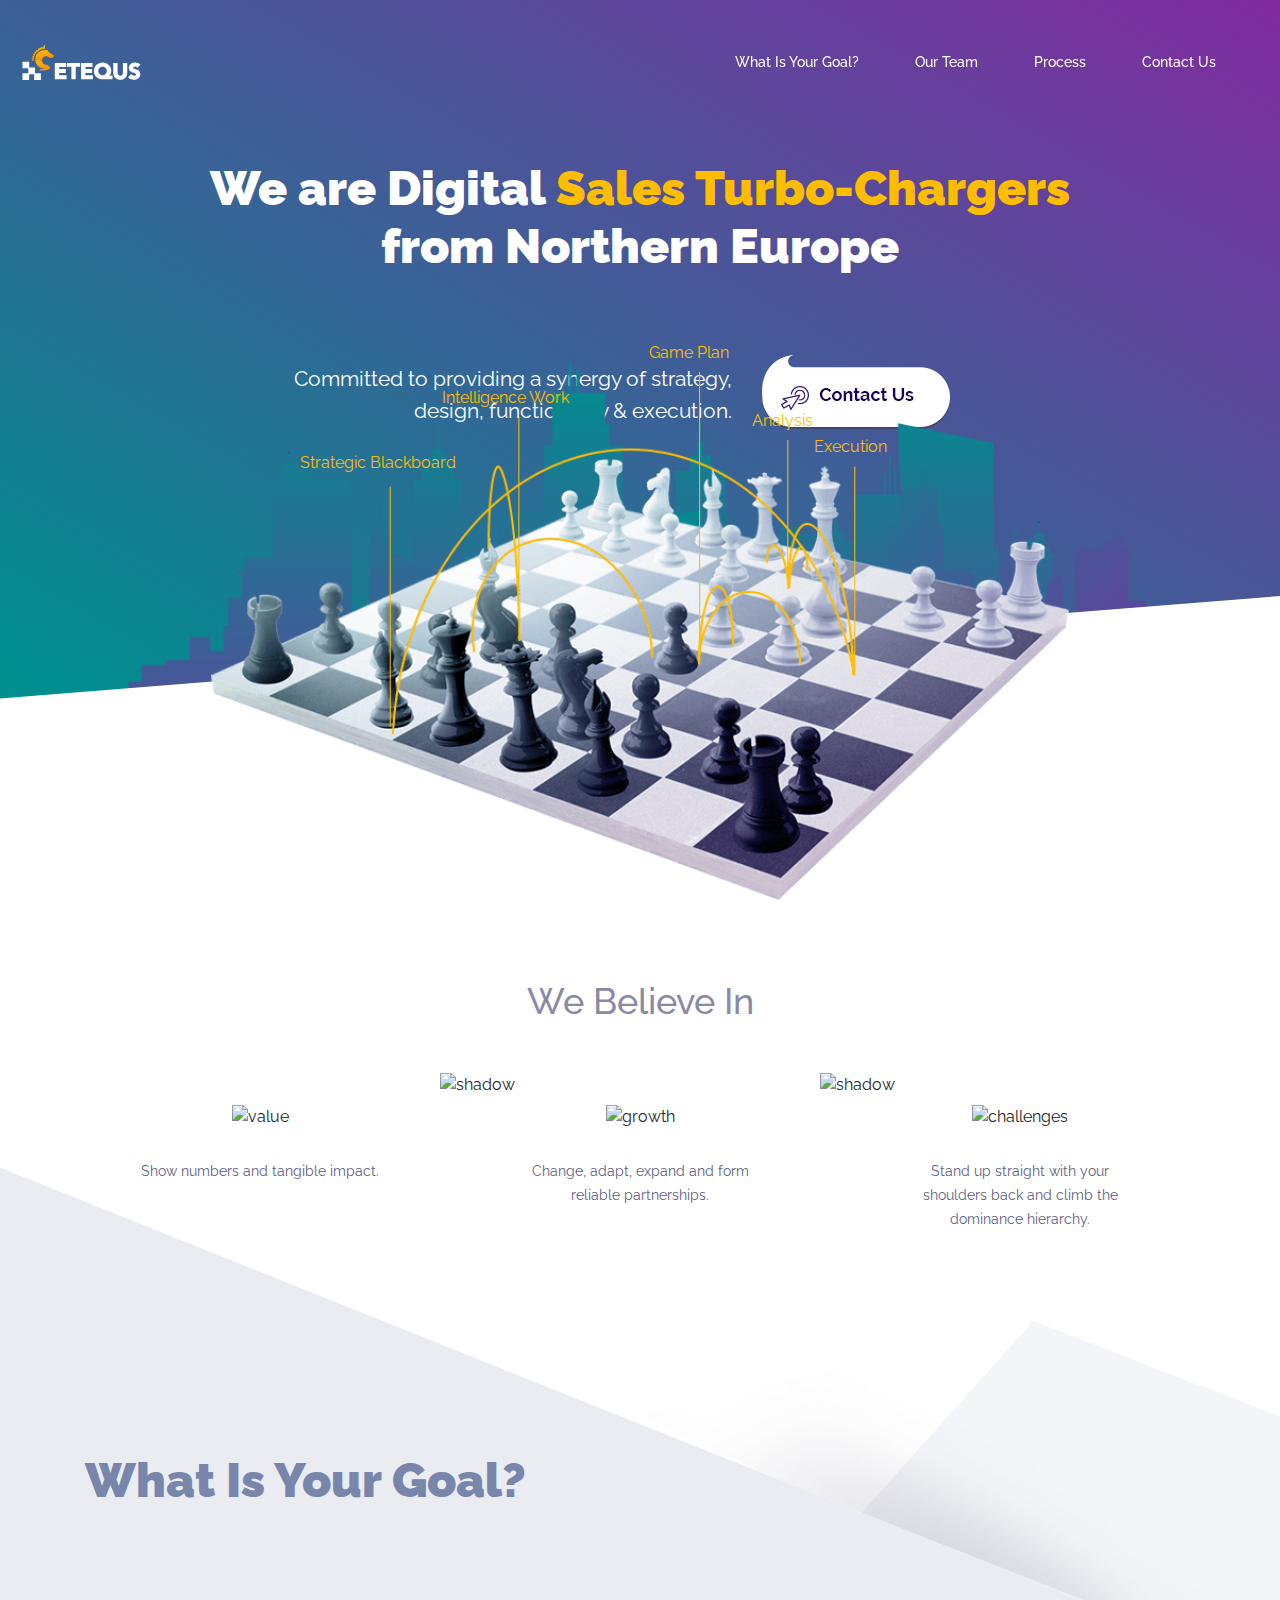
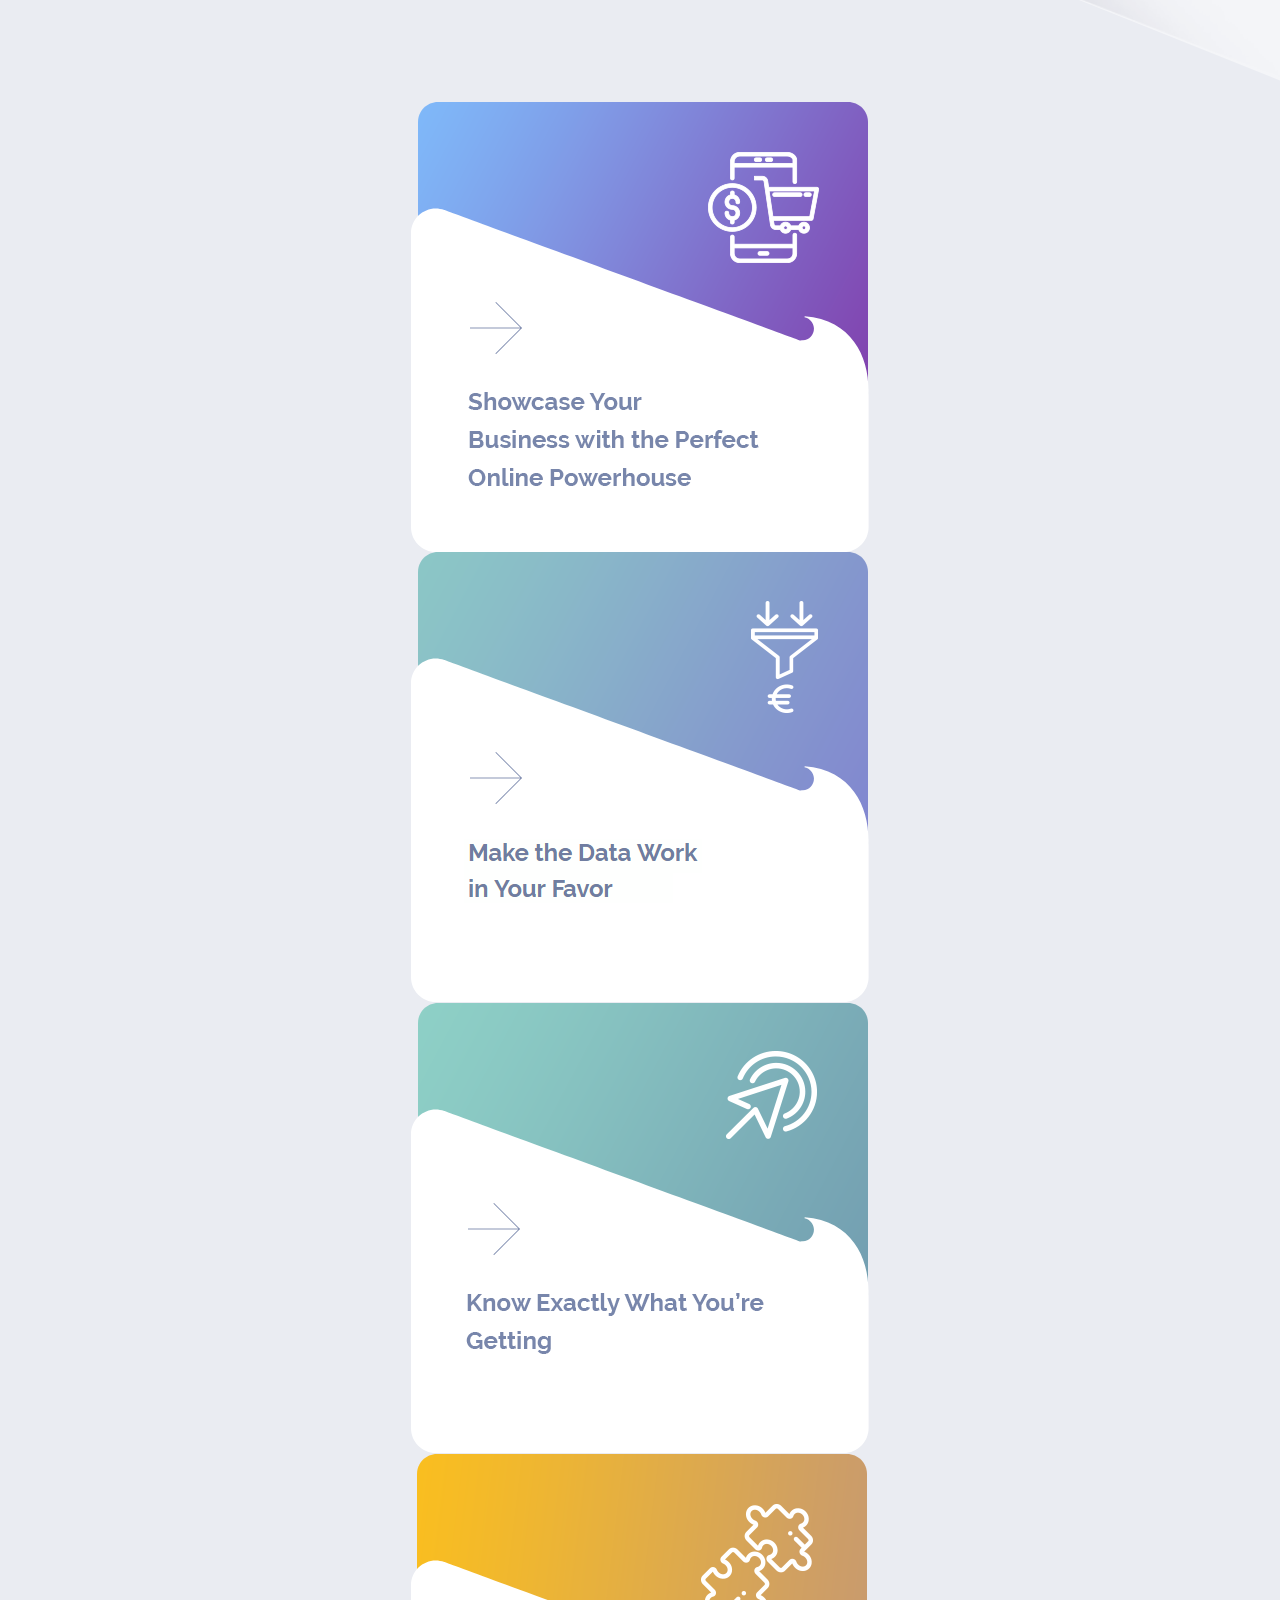
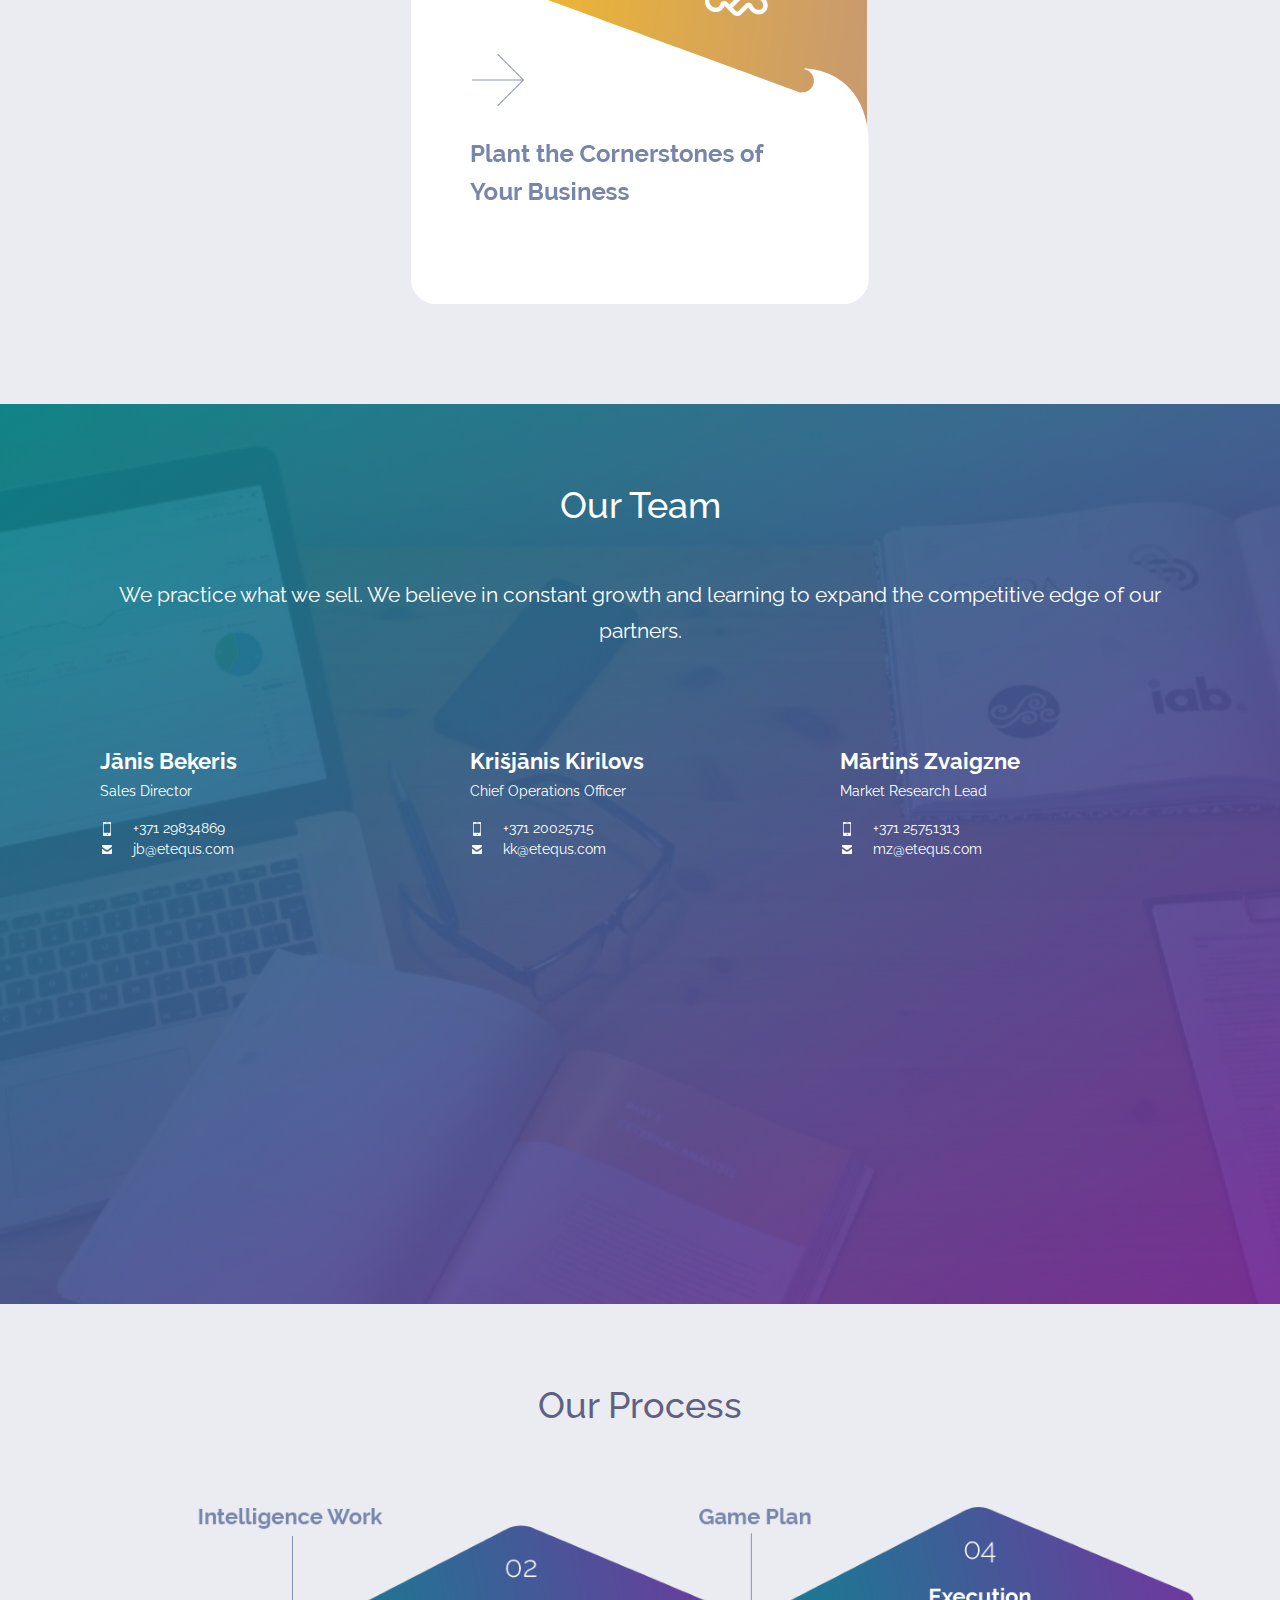
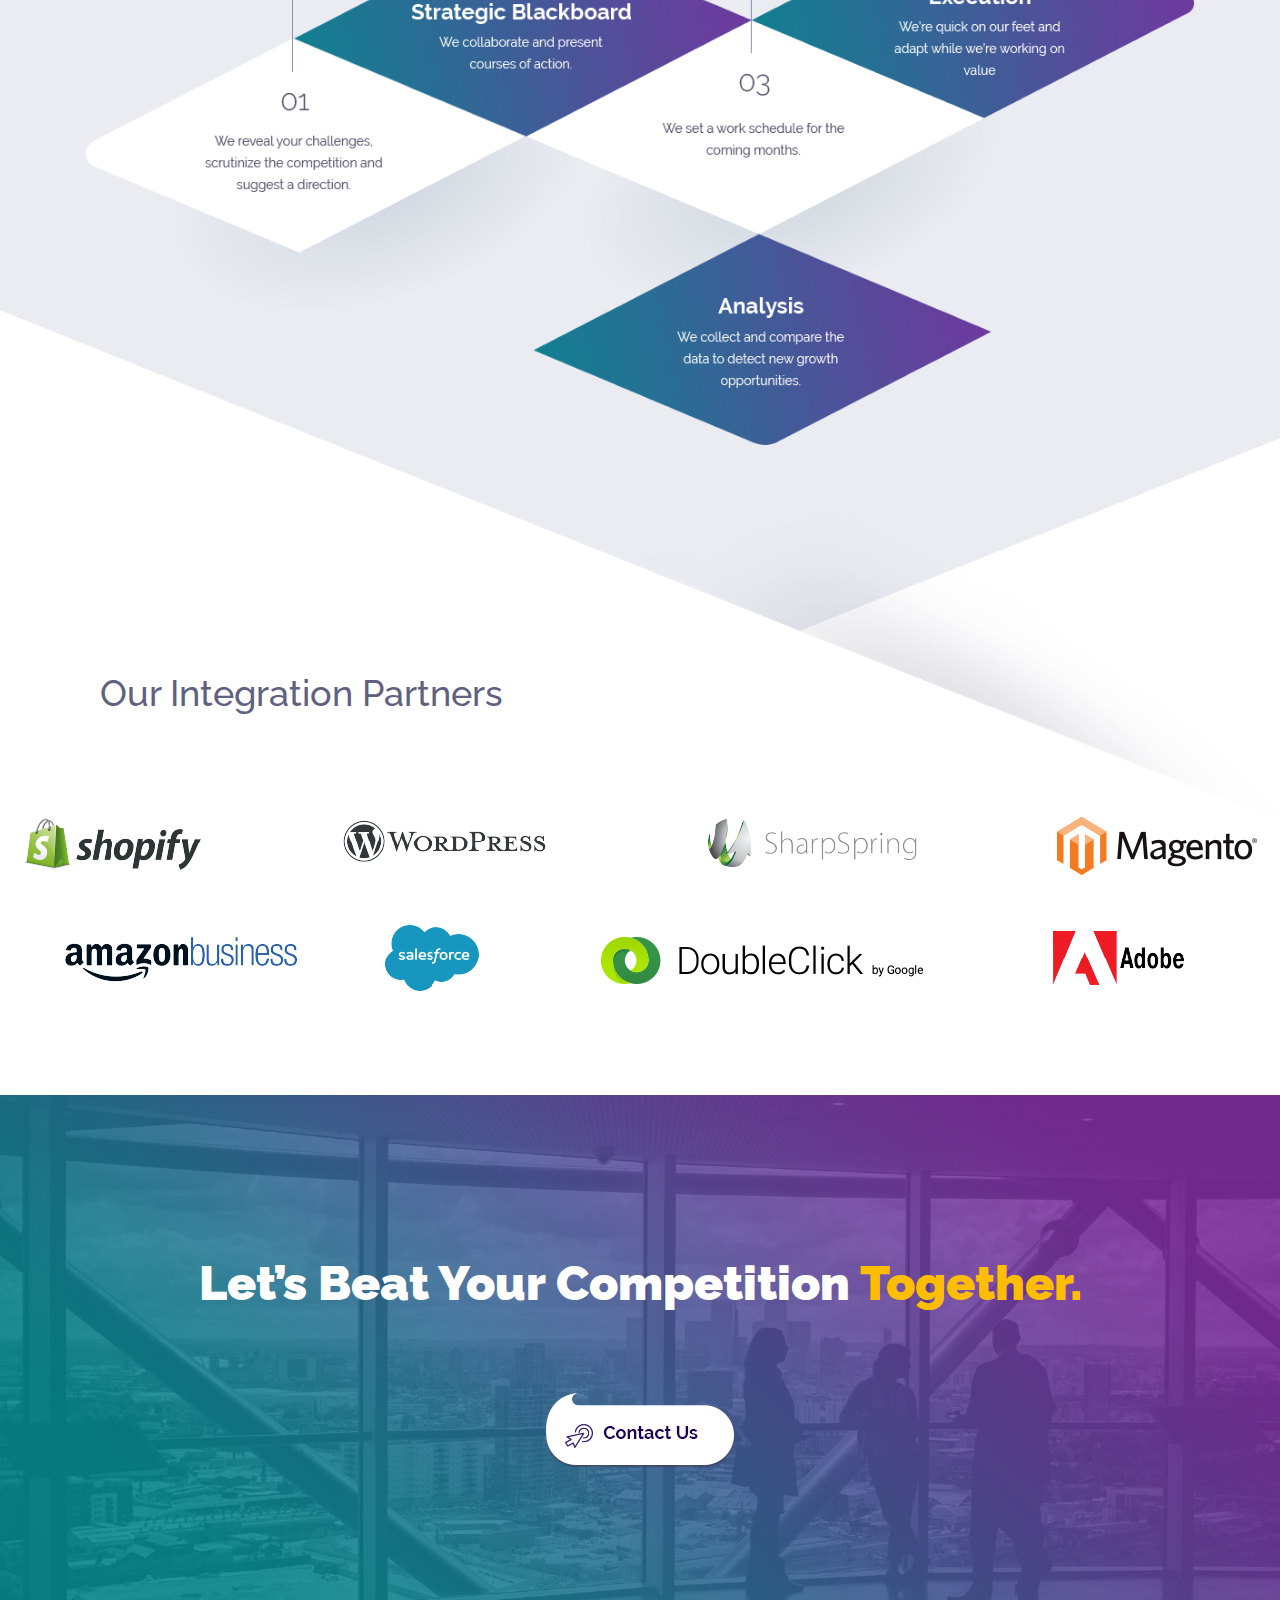
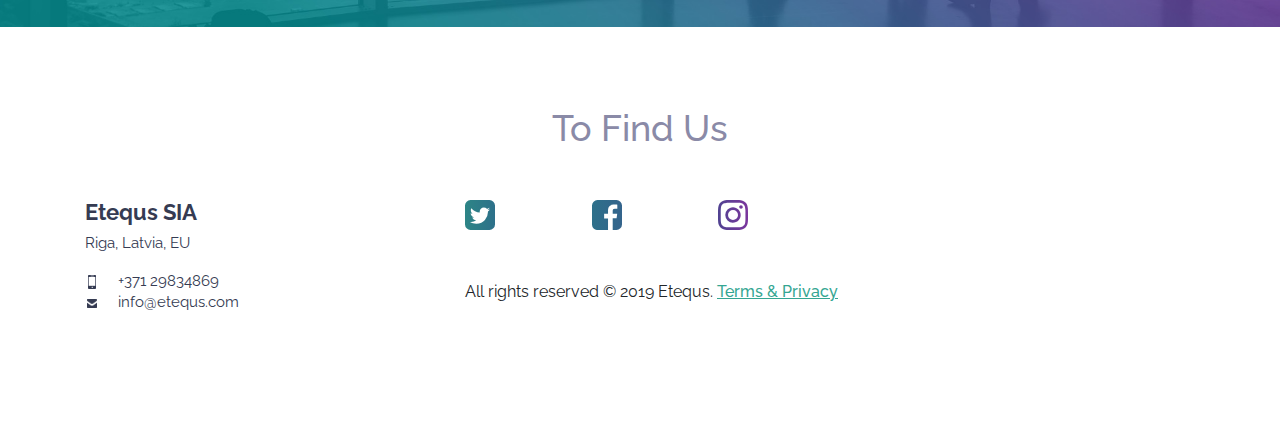
==== index.html @ f389e7fb "Update index.html" ====
<!DOCTYPE html>
<html lang="en">
  <head>
    <meta charset="utf-8" />
    <title>ETEQUS</title>
    <meta
      name="viewport"
      content="width=device-width, initial-scale=1, shrink-to-fit=no"
    />
		<meta name="description" content="We are Digital Sales Turbo-Chargers from Northern Europe. Committed to providing a synergy of strategy, design, functionality & execution.">
    <link
      rel="stylesheet"
      href="https://maxcdn.bootstrapcdn.com/bootstrap/4.0.0/css/bootstrap.min.css"
      integrity="sha384-Gn5384xqQ1aoWXA+058RXPxPg6fy4IWvTNh0E263XmFcJlSAwiGgFAW/dAiS6JXm"
      crossorigin="anonymous"
    />
    <link rel="stylesheet" href="https://cdnjs.cloudflare.com/ajax/libs/Swiper/4.5.0/css/swiper.min.css" />
    <link rel="stylesheet" href="styles/main.css" />
  </head>

  <body>
    <div class="container-fluid">
      <nav class="navbar navbar-expand-lg scrolling-navbar fixed-top navbar-dark navbar-padding">
        <a class="navbar-brand" href="#top"
          ><img
            src="/img/logo.svg"
            width="131"
            height="35"
            alt="Etequs Logo"
        /></a>
        <button
          class="navbar-toggler"
          type="button"
          data-toggle="collapse"
          data-target="#navbarSupportedContent"
          aria-controls="navbarSupportedContent"
          aria-expanded="false"
          aria-label="Toggle navigation"
        >
          <span class="navbar-toggler-icon"></span>
        </button>

        <div class="collapse navbar-collapse" id="navbarSupportedContent">
          <ul class="navbar-nav ml-auto">
            <li class="nav-item">
              <a class="nav-link" href="#goals">What Is Your Goal?</a>
            </li>
            <li class="nav-item">
              <a class="nav-link" href="#team">Our Team</a>
            </li>
            <li class="nav-item">
              <a class="nav-link" href="#process">Process</a>
            </li>
            <li class="nav-item">
              <a class="nav-link btn-open-form" href="#contact">Contact Us</a>
            </li>
          </ul>
        </div>
      </nav>
    </div>

    <section id="top">
      <div class="container-fluid">
				<div class="row">
					<div class="col-12 text-center">
						<h1 class="h1">
							We are Digital <span class="h-accent">Sales Turbo-Chargers</span><br />
							from Northern Europe
						</h1>
					</div>
				</div>
				<div class="row">
					<div class="col-md-7 text-center text-md-right">
						<p class="sub-content">
							Committed to providing a synergy of strategy,<br />
							design, functionality & execution.
						</p>
					</div>
					<div class="col-md-5 text-center text-md-left">
						<a href="#contact2">
							<img src="/img/btns/contact-btn.png" class="btn-contact-us img-fluid" alt="Etequs - Contact Us"/>
						</a>
					</div>
				</div>
			</div>
			<div class="container container-fluid-sm container-cityscape">
				<div class="container-cityscape-img text-center">
					<div class="cityscape-img">
						<img
							src="/img/hero/cityscape.png"
							width="100%"
							height="100%"
							alt="image"
						/>
					</div>
				</div>
			</div>
			<svg id="top-cover" width="100%" height="100%" viewBox="0 0 100 100" preserveAspectRatio="xMidYMin slice">
					<path d="M0,100 L0,8 L100,0 L100,100 Z" vector-effect="non-scaling-stroke" />
			</svg>
			<div class="container container-fluid-sm container-hero">
				<div class="container-hero-img text-center">
					<div class="hero-img">
						<img
							src="/img/hero/hero.png"
							width="100%"
							height="100%"
							alt="image"
						/>
						<span id="step-1" class="step-text" style="top: 15%; left: 10.5%;">Strategic Blackboard</span>
						<span id="step-2" class="step-text" style="top: 2.75%; left: 27%;">Intelligence Work</span>
						<span id="step-3" class="step-text" style="top: -5.75%; left: 51%;">Game Plan</span>
						<span id="step-4" class="step-text" style="top: 7%; left: 63%;">Analysis</span>
						<span id="step-5" class="step-text" style="top: 12%; left: 70.25%;">Execution</span>
					</div>
				</div>
			</div>
    </section>

    <section id="values" class="container container-fluid-md bg-white text-center">
			<h2 class="h3">We Believe In</h2>
			<div class="row row-values">
				<div class="col-md-4 text-center">
					<img src="img/values/value.png" class="img-fluid img-value" alt="value" />
					<p>Show numbers and tangible impact.</p>
					<img src="img/values/shadow.png" class="separator-shadow hidden-sm" alt="shadow" />
				</div>
				<div class="col-md-4 text-center">
					<img src="img/values/growth.png" class="img-fluid img-value" alt="growth" />
					<p>
						Change, adapt, expand and form<br />
						reliable partnerships.
					</p>
					<img src="img/values/shadow.png" class="separator-shadow hidden-sm" alt="shadow" />
				</div>
				<div class="col-md-4 text-center">
					<img src="img/values/challenges.png" class="img-fluid img-value" alt="challenges" />
					<p>
						Stand up straight with your<br />
						shoulders back and climb the<br />
						dominance hierarchy.
					</p>
				</div>
			</div>
    </section>

    <section id="goal">
			<div class="container-goal">
				<div class="container container-fluid-md">
					<h2 id="goals" class="h2 text-center text-md-left">What Is Your Goal?</h2>
				</div>
				<div class="swiper-container container container-cards">
					<div class="swiper-wrapper">
						<div class="swiper-slide container-card">
							<div class="container-card-inner">
								<div class="container-card-default">
									<img
										src="img/goal/card1.png"
										class="img-fluid"
										alt="Showcase Your Business with the Perfect Online Powerhouse"
									/>
								</div>
								<div class="container-card-hover">
									<img
										src="img/goal/card1-hover.png"
										class="img-fluid"
										alt="Web Development and E-Commerce"
									/>
									<a href="#contact2" class="btn btn-warning btn-card">Let’s Start!</a>
								</div>
							</div>
						</div>
						<div class="swiper-slide container-card">
							<div class="container-card-inner">
								<div class="container-card-default">
									<img
										src="img/goal/card2.png"
										class="img-fluid"
										alt="Make the Data Work in Your Favor"
									/>
								</div>
								<div class="container-card-hover">
									<img
										src="img/goal/card2-hover.png"
										class="img-fluid"
										alt="UX and Conversion Rate Optimization"
									/>
									<a href="#contact2" class="btn btn-warning btn-card">Let’s Start!</a>
								</div>
							</div>
						</div>
						<div class="swiper-slide container-card">
							<div class="container-card-inner">
								<div class="container-card-default">
									<img
										src="img/goal/card3.png"
										class="img-fluid"
										alt="Know Exactly What You’re Getting"
									/>
								</div>
								<div class="container-card-hover">
									<img
										src="img/goal/card3-hover.png"
										class="img-fluid"
										alt="Marketing and Outreach Campaigns"
									/>
									<a href="#contact2" class="btn btn-warning btn-card">Let’s Start!</a>
								</div>
							</div>
						</div>
						<div class="swiper-slide container-card">
							<div class="container-card-inner">
								<div class="container-card-default">
									<img
										src="img/goal/card4.png"
										class="img-fluid"
										alt="Plant the Cornerstones of  Your Business"
									/>
								</div>
								<div class="container-card-hover">
									<img
										src="img/goal/card4-hover.png"
										class="img-fluid"
										alt="Sales and Marketing Integration"
									/>
									<a href="#contact2" class="btn btn-warning btn-card">Let’s Start!</a>
								</div>
							</div>
						</div>
					</div>
					<div class="swiper-pagination"></div>
				</div>
			</div>
    </section>

		<section id="team">
			<video autoplay muted loop poster="/img/team/team-poster.jpg">
				<source src="" data-src="/img/team/loop.mp4" type="video/mp4" />
			</video>
			<div class="container text-white">
				<div class="container">
					<div class="row">
						<div class="col-md-12 text-center">
							<h2 class="h3">Our Team</h2>
							<p class="team-subtext">
								We practice what we sell. We believe in constant growth and learning to expand the competitive edge of our partners.
							</p>
						</div>
					</div>
					<div class="row">
						<div class="col-md-4 container-contact">
							<h4>Jānis Beķeris</h4>
							<p class="contact-subtitle">Sales Director</p>
							<div class="contact-details">
								<div class="phone">
										<img src="/img/icons/phone-white.png" class="img-fluid" alt="phone" />
										<a href="tel:+37129834869">+371 29834869</a>											
								</div>
								<div class="email">
										<img src="/img/icons/email-white.png" class="img-fluid" alt="email" />
										<a href="mailto:jb@etequs.com">jb@etequs.com</a>
								</div>
							</div>
						</div>
						<div class="col-md-4 container-contact">
							<h4>Krišjānis Kirilovs</h4>
							<p class="contact-subtitle">Chief Operations Officer</p>
							<div class="contact-details">
								<div class="phone">
										<img src="/img/icons/phone-white.png" class="img-fluid" alt="phone" />
										<a href="tel:+37120025715">+371 20025715</a>											
								</div>
								<div class="email">
										<img src="/img/icons/email-white.png" class="img-fluid" alt="email" />
										<a href="mailto:kk@etequs.com">kk@etequs.com</a>
								</div>
							</div>
						</div>
						<div class="col-md-4 container-contact">
							<h4>Mārtiņš Zvaigzne</h4>
							<p class="contact-subtitle">Market Research Lead</p>
							<div class="contact-details">
								<div class="phone">
										<img src="/img/icons/phone-white.png" class="img-fluid" alt="phone" />
										<a href="tel:+37125751313">+371 25751313</a>											
								</div>
								<div class="email">
										<img src="/img/icons/email-white.png" class="img-fluid" alt="email" />
										<a href="mailto:mz@etequs.com">mz@etequs.com</a>
								</div>
							</div>
						</div>
					</div>
				</div>
			</div>
		</section>
		
    <section id="process">
      <div class="container-fluid text-center">
        <h2 class="h3">Our Process</h2>
      </div>
			<img src="/img/process/process-mobile.png" class="img-fluid visible-sm" width="100%" alt="Our Process" />
      <div class="container text-center hidden-sm container-process">
        <img src="img/process/process.png" class="img-fluid" alt="Our Process" />
				
				<img src="img/process/horse-head-m.png" class="img-fluid process-step-indicator" data-step="1" alt="Etequs" style="left: 4%; top: 28%;" />
				<div class="process-step-trigger" data-step="1" style="left: 8%; top: 23%;"></div>
				<img src="img/process/arrow-up.svg" class="img-fluid process-step-indicator process-arrow" data-step="1" alt="Next" style="left: 7%; top: -2%;" />
				
				<img src="img/process/horse-head-m.png" class="img-fluid process-step-indicator" data-step="2" alt="Etequs" style="left: 24.2%; top: 9.4%;" />
				<div class="process-step-trigger" data-step="2" style="left: 27%; top: 5%;"></div>
				<img src="img/process/arrow-down.svg" class="img-fluid process-step-indicator process-arrow" data-step="2" alt="Next" style="left: 29%; top: -1%;" />
				
				<img src="img/process/horse-head-m.png" class="img-fluid process-step-indicator" data-step="3" alt="Etequs" style="left: 44%; top: 26%;" />
				<div class="process-step-trigger" data-step="3" style="left: 47%; top: 21%;"></div>
				<img src="img/process/arrow-up.svg" class="img-fluid process-step-indicator process-arrow" data-step="3" alt="Next" style="left: 47%; top: -4%;" />
				
				<img src="img/process/horse-head-m.png" class="img-fluid process-step-indicator" data-step="4" alt="Etequs" style="left: 63.2%; top: 8%;" />
				<div class="process-step-trigger" data-step="4" style="left: 67%; top: 2%;"></div>
				
				<img src="img/process/horse-head-b.png" class="img-fluid process-step-indicator" data-step="5" alt="Etequs" style="left: 46.2%; top: 57.1%;" />
				<div class="process-step-trigger" data-step="5" style="left: 48%; top: 56%;"></div>
				
				<!--
				<img src="img/process/card1.png" class="img-fluid process-step-img" alt="1" style="left: 0; top: -3.6%;" />
				<img src="img/process/horse-head-m.png" class="img-fluid process-step-indicator" alt="Etequs" style="left: 0; top: -3.6%; left: 3.6%; top: 28.2%;" />
				<img src="img/process/card2.png" class="img-fluid process-step-img" alt="2" style="left: 20%;" />
				<img src="img/process/horse-head-m.png" class="img-fluid process-step-indicator" alt="Etequs" style="left: 20%;" />
				<img src="img/process/card3.png" class="img-fluid process-step-img" alt="3" style="left: 42.4%; top: -3.6%;" />
				<img src="img/process/horse-head-m.png" class="img-fluid process-step-indicator" alt="Etequs" style="left: 42.4%; top: -3.6%;" />
				<img src="img/process/card4.png" class="img-fluid process-step-img" alt="4" style="left: 64.2%; top: -4%;" />
				<img src="img/process/horse-head-m.png" class="img-fluid process-step-indicator" alt="Etequs" style="left: 64.2%; top: -4%;" />
				<img src="img/process/card5.png" class="img-fluid process-step-img" alt="5" style="left: 43%; top: 67.5%;" />
				<img src="img/process/horse-head-b.png" class="img-fluid process-step-indicator" alt="Etequs" style="left: 43%; top: 67.5%;" />
				-->
      </div>
    </section>

    <section id="partners">
			<div class="container-partners">
				<div class="container">
					<h2 class="h3 text-left">Our Integration Partners</h2>
				</div>
				<div class="container-fluid container-partner-logos text-center">
					<img src="/img/partners/partners.png" class="img-fluid hidden-sm" alt="Integration Partners" />
					<img src="/img/partners/partners-mobile.png" class="img-fluid visible-sm" alt="Integration Partners" />
				</div>
			</div>
    </section>

    <section id="bottom-contact">
      <div id="contact">
        <div class="container-fluid text-center">
					<h2 class="h1">
						Let’s Beat Your Competition <span class="h-accent">Together.</span>
					</h2>
					<a href="#contact2">
						<img src="img/btns/contact-btn.png" class="btn-contact-us img-fluid" alt="Etequs - Contact Us"/>
					</a>
        </div>
      </div>
			<div id="contact2" style="display: none;">
				<p class="form-title text-center">Please tell us your name and email address so we can start a conversation:</p>
				<form id="contact-form" class="container container-fluid-md">
					<div class="row">
						<div class="col-md-5 offset-md-1 col-lg-4">
							<p class="form-control-label text-center text-md-left"><label for="contact-form-name">First Name:</label></p>
							<input type="text" class="form-control text-center text-md-left" id="contact-form-name" />
						</div>
						<div class="col-md-5 col-lg-4">
							<p class="form-control-label text-center text-md-left"><label for="contact-form-email">Email Address:</label></p>
							<input type="email" class="form-control text-center text-md-left" id="contact-form-email"/>
						</div>
						<div class="offset-md-4 col-md-4 col-lg-2 offset-lg-0">
							<button type="submit" class="btn btn-warning btn-block">Contact Us</button>
						</div>
					</div>
				</form>
			</div>
    </section>

    <footer id="footer" class="bg-white">
      <div class="container">
        <h2 class="h3">To Find Us</h2>
        <div class="row">
          <div class="col-sm-5 col-md-4 container-contact">
            <h4>Etequs SIA</h4>
            <p class="contact-subtitle">Riga, Latvia, EU</p>
            <div class="contact-details">
              <div class="phone">
                <img src="/img/icons/phone.png" class="img-fluid" alt="phone" />
								<a href="tel:+37129834869">+371 29834869</a>
              </div>
              <div class="email">
                <img src="/img/icons/email.png" class="img-fluid" alt="emial" />
								<a href="mailto:info@etequs.com">info@etequs.com</a>
              </div>
            </div>
          </div>
          <div class="col-sm-7 col-md-8 container-socials">
            <div class="row row-socials">
              <div class="col-4 col-md-2">
                <a href="https://twitter.com/etequs" target="_blank">
									<img src="img/social/twitter.svg" width="30" alt="Twitter" class="img-fluid" />
								</a>
              </div>
              <div class="col-4 col-md-2 text-center text-sm-left">
                <a href="https://www.facebook.com/Etequs-418609475552635" target="_blank">
									<img src="img/social/facebook.svg" width="30" alt="Facebook" class="img-fluid" />
								</a>
              </div>
              <div class="col-4 col-md-2 text-right text-sm-left">
                <a href="https://www.instagram.com/etequs" target="_blank">
									<img src="img/social/instagram.svg" width="30" alt="Instagram" class="img-fluid" />
								</a>
              </div>
            </div>
            <div class="row">
              <div class="col-md-12 text-center text-sm-left" style="font-size: 16px;">
                <p>
                  All rights reserved<br class="visible-xs" /> © 2019 Etequs.
                  <a href="privacy.html" id="privacy-a"> Terms & Privacy </a>
                </p>
              </div>
            </div>
          </div>
        </div>
      </div>
    </footer>

    <!--<script
      src="https://code.jquery.com/jquery-3.2.1.slim.min.js"
      integrity="sha384-KJ3o2DKtIkvYIK3UENzmM7KCkRr/rE9/Qpg6aAZGJwFDMVNA/GpGFF93hXpG5KkN"
      crossorigin="anonymous"
    ></script>-->
		<script
			src="https://code.jquery.com/jquery-3.3.1.min.js"
			integrity="sha256-FgpCb/KJQlLNfOu91ta32o/NMZxltwRo8QtmkMRdAu8="
			crossorigin="anonymous"
		></script>
    <script
      src="https://cdnjs.cloudflare.com/ajax/libs/popper.js/1.12.9/umd/popper.min.js"
      integrity="sha384-ApNbgh9B+Y1QKtv3Rn7W3mgPxhU9K/ScQsAP7hUibX39j7fakFPskvXusvfa0b4Q"
      crossorigin="anonymous"
    ></script>
    <script
      src="https://maxcdn.bootstrapcdn.com/bootstrap/4.0.0/js/bootstrap.min.js"
      integrity="sha384-JZR6Spejh4U02d8jOt6vLEHfe/JQGiRRSQQxSfFWpi1MquVdAyjUar5+76PVCmYl"
      crossorigin="anonymous"
    ></script>
    <script src="https://cdnjs.cloudflare.com/ajax/libs/Swiper/4.5.0/js/swiper.min.js"></script>
    <script src="js/main.js"></script>
  </body>
</html>
---- styles/main.css ----
@import url("https://fonts.googleapis.com/css?family=Raleway:400,500,700,900");
html {
  scroll-behavior: smooth;
	font-size": 16px;
}
* {
  margin: 0;
  padding: 0;
}
body {
  font-family: "Raleway", sans-serif !important;
  position: relative;
}
.navbar {
	transition: 3s;
}
.navbar-dark .navbar-toggler {
	color: #ffbd00;
	border-color: #ffbd00;
}
.navbar-dark .navbar-toggler-icon {
  background-image: url("data:image/svg+xml;charset=utf8,%3Csvg viewBox='0 0 32 32' xmlns='http://www.w3.org/2000/svg'%3E%3Cpath stroke='rgba(255,189,0,1)' stroke-width='2' stroke-linecap='round' stroke-miterlimit='10' d='M4 8h24M4 16h24M4 24h24'/%3E%3C/svg%3E");
}
.navbar-padding {
	padding-top: 0.5rem;
}
.navbar-bg {
	background: rgba(0,0,0,0.6);
}

/* Hero */
#top {
	min-height: 800px;
	height: 100vh;
	position: relative;
	background: #812ba0;
	background: linear-gradient(210deg, #812ba0 0%, #008e8f 85%);
	padding-top: 3rem;
}
#top-cover {
	z-index: 40;
	position: absolute;
	bottom: 0;
	width: 100%;
	height: calc(100vw * 0.32);
	fill: #ffffff;
}
.container-hero,
.hero-img
{
	z-index: 50;
	position: absolute;
	bottom: 0;
	left: 0;
	right: 0;
}
.container-hero-img {
	margin: 0 -15px;
	position: relative;
}
.container-cityscape {
	z-index: 30;
	position: absolute;
	bottom: calc(100vw * 0.245);
	left: 0;
	right: 0;
}
.container-cityscape-img {
	position: relative;
}
.cityscape-img {
	position: absolute;
	bottom: 0;
	left: 0;
	right: 0;
}
.step-text {
	color: #ffbd00;
	font-size: 1rem;
	position: absolute;
}
.nav-item a {
  color: #ffffff !important;
  font-size: 14px;
  font-weight: 500;
  line-height: 38px;
}
.nav-item {
  padding-right: 40px !important;
}
.h1 {
  font-size: 48px;
	font-size: 3rem;
  color: #ffffff;
  font-weight: 900;
  text-align: center;
	margin: 5rem 15px;
}
.h2 {
  font-size: 48px;
	font-size: 3rem;
	color: #7886ab;
  font-weight: 900;
  text-align: left;
	margin: 80px 15px 50px;
	margin: 5rem 15px 3.125rem;
}
.h3 {
  font-size: 36px;
  font-size: 2.25rem;
  color: #8a8aa7;
  font-weight: 500;
  text-align: center;
	margin: 80px 15px 50px;
	margin: 5rem 15px 3.125rem;
}
.h-accent {
  color: #ffbd00;
}
.sub-content {
  overflow: hidden;
  color: #ffffff;
  font-size: 1.3125rem;
	margin-top: 0.5rem;
}
.btn-contact-us {
	cursor: pointer;
  transition: 900ms;
}
.btn-contact-us:hover {
  opacity: 0.6;
	filter: alpha(opacity=60);
}

/* Values */
.row-values .img-value {
	margin-top: 2rem;
}
.row-values p {
	margin-top: 30px;
  font-size: 14px;
  line-height: 24px;
  color: #606080;
  font-family: "Raleway";
  font-weight: 400;
}

/* Goal */
#goal {
	position: relative;
	margin-top: -5rem;
	background-image: url("/img/slant-left.svg");
	background-repeat: no-repeat;
	background-position: left top;
	background-size: cover;
}
#goal h2 {
	padding-top: 5rem;
	margin: 0 0 12rem;
}
.container-goal {	
	padding: 16vw 0 6.25rem;
	background: transparent;
}
.container-partners {	
	padding: 22% 0 6.25rem;
	background: transparent;
}
.container-partner-logos {
	padding-top: 3.125rem;
}
.container-card-inner {
	position: relative;
	text-align: center;
}
.container-card-default {
	transition: 1s;
	cursor: pointer;
}
.container-card-hover {
	position: absolute;
	top: 0;
	right: 0;
	bottom: 0;
	left: 0;
	opacity: 0;
	filter: alpha(opacity=0);	
	visibility: hidden;
	transition: 1s;
}
.container-card-inner:hover .container-card-hover {
	opacity: 1;
	filter: alpha(opacity=100);
	visibility: visible;
}
.container-card-inner:hover .container-card-default {
	opacity: 0;
	filter: alpha(opacity=0);
	visibility: hidden;
}
.btn-card {
	position: absolute;
	bottom: 11%;
	left: 20%;
	padding: 15px 20px !important;
}

/* Team */
#team {
  overflow: hidden !important;
  max-width: 100%;
	height: 100vh;
	min-height: 720px;
  position: relative;
  background-image: linear-gradient(
    150deg,
    #008e8f 0%,
    #008e8f 0%,
    #812ba0 100%
  );
	font-size: 14px;
}
#team h2 {
  color: #ffffff;
}
#team video {
  overflow: hidden;
  position: absolute;
  top: 0;
  z-index: 1;
	min-width: 100%;
	min-height: 100%;
  /*  object-fit is not supported on IE  */
  object-fit: cover;
  background-size: cover;
  background-position: center; /* Center the image */
  background-repeat: no-repeat;
  opacity: 0.3;
	filter: alpha(opacity=30);
}
#team .container {
  z-index: 2;
  position: relative;
}
.team-title {
  margin: 5rem 15px 3.125rem;
  font-size: 36px;
  color: #ffffff;
  font-family: "Raleway";
  font-weight: 500 !important;
}
.team-subtext {
  font-size: 1.3125rem;
  line-height: 36px;
  color: #ffffff;
  font-family: "Raleway";
  font-weight: 400 !important;
	margin-bottom: 100px;
}

/* Process */
#process {
	min-height: 100vh;
  padding: 5rem 0 60vh;
  background-color: #eaecf2;
}
#process h2 {
	margin: 0 15px 1rem;
}
#process h2,
#partners h2
{
  color: #606080;
}
#process img {
  margin-top: 5vw;
}
/* Partners */
#partners {
	position: relative;
	margin-top: -65vh;
	background-image: url("/img/slant-left-white.svg");
	background-repeat: no-repeat;
	background-position: left top;
	background-size: cover;
}
.container-process {
	position: relative;
}
.process-step-indicator {
	opacity: 0;
	filter: alpha(opacity=0);
	position: absolute;
	z-index: 70;
	transition: 1.5s;
}
.process-step-trigger {
	position: absolute;
	z-index: 80;
	transform: scaleY(0.5) rotate(45deg);
	width: 25%;
	height: 55%;
	/*background: red;*/
}
.process-arrow {
	width: 21.5%;
}

/* Contact */
#contact {
  background-image: url("/img/cta2/background.jpg");
  background-repeat: no-repeat;
  background-position: center;
  background-size: cover;
	padding: 5rem 0 10rem;
}
#contact2 {
	padding: 5rem 15px 4.0625rem;
	background: #eaecf2;
}
#contact-form .btn,
#contact-form .form-control {
	border-radius: 30px;
	font-size: 17px;
	line-height: 17px;
	padding: 27px 25px 12px;
	margin-bottom: 15px;
}
#contact-form .form-control-label {
	position: absolute;
	top: 5px;
	right: 25px;
	left: 25px;
	padding: 0 15px;
	font-size: 0.85em;
  opacity: 0.6;
	filter: alpha(opacity=60);
	text-transform: uppercase;
	-webkit-touch-callout: none;
	-webkit-user-select: none;
	-moz-user-select: none;
	-ms-user-select: none;
	-o-user-select: none;
	user-select: none;
}
#contact-form .btn {
	padding: 20px;
}
.form-title {
  color: #353b52;
  font-family: "Raleway";
  font-size: 20px;
  line-height: 20px;
  text-align: center;
	margin-bottom: 50px;
}

/* Contact Block */
.container-contact {
	margin-bottom: 30px;
  color: #ffffff;
}
.container-contact h4 {
  font-size: 22px;
  line-height: 24px;
  font-family: "Raleway";
  font-weight: 700;
}
.contact-details img {
	margin-right: 15px;
}
.contact-details a {
	text-decoration: none;
	color: inherit;
}

/* Footer */
footer {
  margin: 0 0 7.5rem;
	font-size: 14.5px;
}
footer h2 {
  color: #353b52;
}
footer .container-contact {
	margin-bottom: 0;
  color: #353b52;
}
#privacy-a {
  text-decoration: underline;
  color: #35a692;
  font-weight: 500;
}
.row-socials {
	margin-bottom: 50px;
}

.separator-shadow {
	height: 100%;
	width: auto;
	position: absolute;
	z-index: 50;
	top: 0;
	right: -17%;
}
.btn {
  font-family: "Raleway" !important;
	font-size: 17px !important;
	line-height: 17px !important;
	font-weight: 700 !important;
	border-radius: 30px !important;
}
.btn-warning {
  color: #00037b !important;
}

.swiper-pagination {
	position: static;
	margin: 2rem 15px 0;
	width: auto !important;
}
.swiper-container-horizontal > .swiper-pagination-bullets .swiper-pagination-bullet {
	margin: 0 8px;
}
.swiper-pagination-bullet {
	border-radius: 0;
	background: #673F9D;
	opacity: 1;
}
.swiper-pagination-bullet-active {
	background: #008E8F;
}

@media (max-width: 575.98px) {
	html {
		font-size: 12px;
	}
	.team-title {
		margin: 5rem 15px 1.5625rem;
		font-size: 24px;
	}
	.team-subtext {
		font-size: 16px;
		line-height: 24px;
    margin-bottom: 50px;
	}
	footer .container-contact,
	.container-socials
	{
		margin-left: 30px;
		margin-right: 30px;
	}
	.row-socials {
		margin-top: 50px;
	}
}

@media (min-width: 576px) {
	.visible-xs	{
		display: none;
	}
  .sviper-container {
    display: inline !important;
  }
}

@media (max-width: 767.98px) {
	#contact {
		padding: 80px 15px;
	}
	#contact h4 {
			margin-bottom: 40px;
	}
	#contact2 {
		padding: 50px 15px 35px;
	}
	footer {
		margin: 40px 0 60px;
	}
	.hidden-sm	{
		display: none;
	}
	.container-fluid-sm {
    max-width: 100% !important;
  }
	.container-cityscape {
		padding: 0 !important;
	}
	#goal h2 {
		margin: 0 0 3rem;
	}
	.container-goal,
	.container-partners
	{	
		padding-top: 25vw;
	}
	.container-cards {
		padding-left: 0 !important;
		padding-right: 0 !important;
	}
}

@media (min-width: 768px) {
	.visible-sm	{
		display: none;
	}
	#top-cover {
		height: calc(1vw * 1.864 + 168.909px);
	}
	.container-hero-img {
		margin: 0 11.25%;
	}
	.container-cityscape {
		bottom: calc(1vw * 0.536 + 105.909px);
	}
	.container-cityscape-img {
		margin: 30px;
	}
	.swiper-pagination {
		display: none;
	}
	#goal {
		position: relative;
		background-image:
			url("/img/slant-left.svg"),
			url("/img/slant-left-shadown.png"),
			url("/img/slant-left-accessory.svg")
		;
		background-repeat: no-repeat;
		background-position:
			left top,
			right 15.5vw,
			right 12vw
		;
		background-size:
			cover,
			50vw,
			45vw
		;
	}
	#process {
		padding-bottom: 50vh;
	}
	#partners {
		position: relative;
		background-image:
			url("/img/slant-left-white.svg"),
			url("/img/slant-left-shadown.png"),
			url("/img/slant-right-white.svg")
		;
		background-repeat: no-repeat;
		background-position:
			left top,
			right 15.5vw,
			right 10vw
		;
		background-size:
			cover,
			50vw,
			cover
		;
	}
}

@media (max-width: 991.98px) {
	.container-cards {
		padding-left: 15px !important;
		padding-right: 15px !important;
	}
	.container-fluid-md,
	.container-cards
	{
    max-width: 100% !important;
  }
	.container-process {
		width: 110vw;
    max-width: 110vw !important;
		margin-left: -5vw;
		margin-right: -5vw;
  }
}

@media (min-width: 992px) {
	.visible-md	{
		display: none;
	}
	.navbar-padding {
		padding-top: 35px;
	}
	#top {
		padding-top: 5rem;
	}
	#top-cover {
		height: calc(1vw * 1.864 + 233.259px);
	}
	.container-cityscape {
		bottom: calc(1vw * 0.536 + 143.239px);
	}
}

@media (min-width: 1200px) {
	#top-cover {
		height: calc(1vw * 1.864 + 280.017px);
	}
	.container-cityscape {
		bottom: calc(1vw * 0.536 + 175.57px);
	}
}
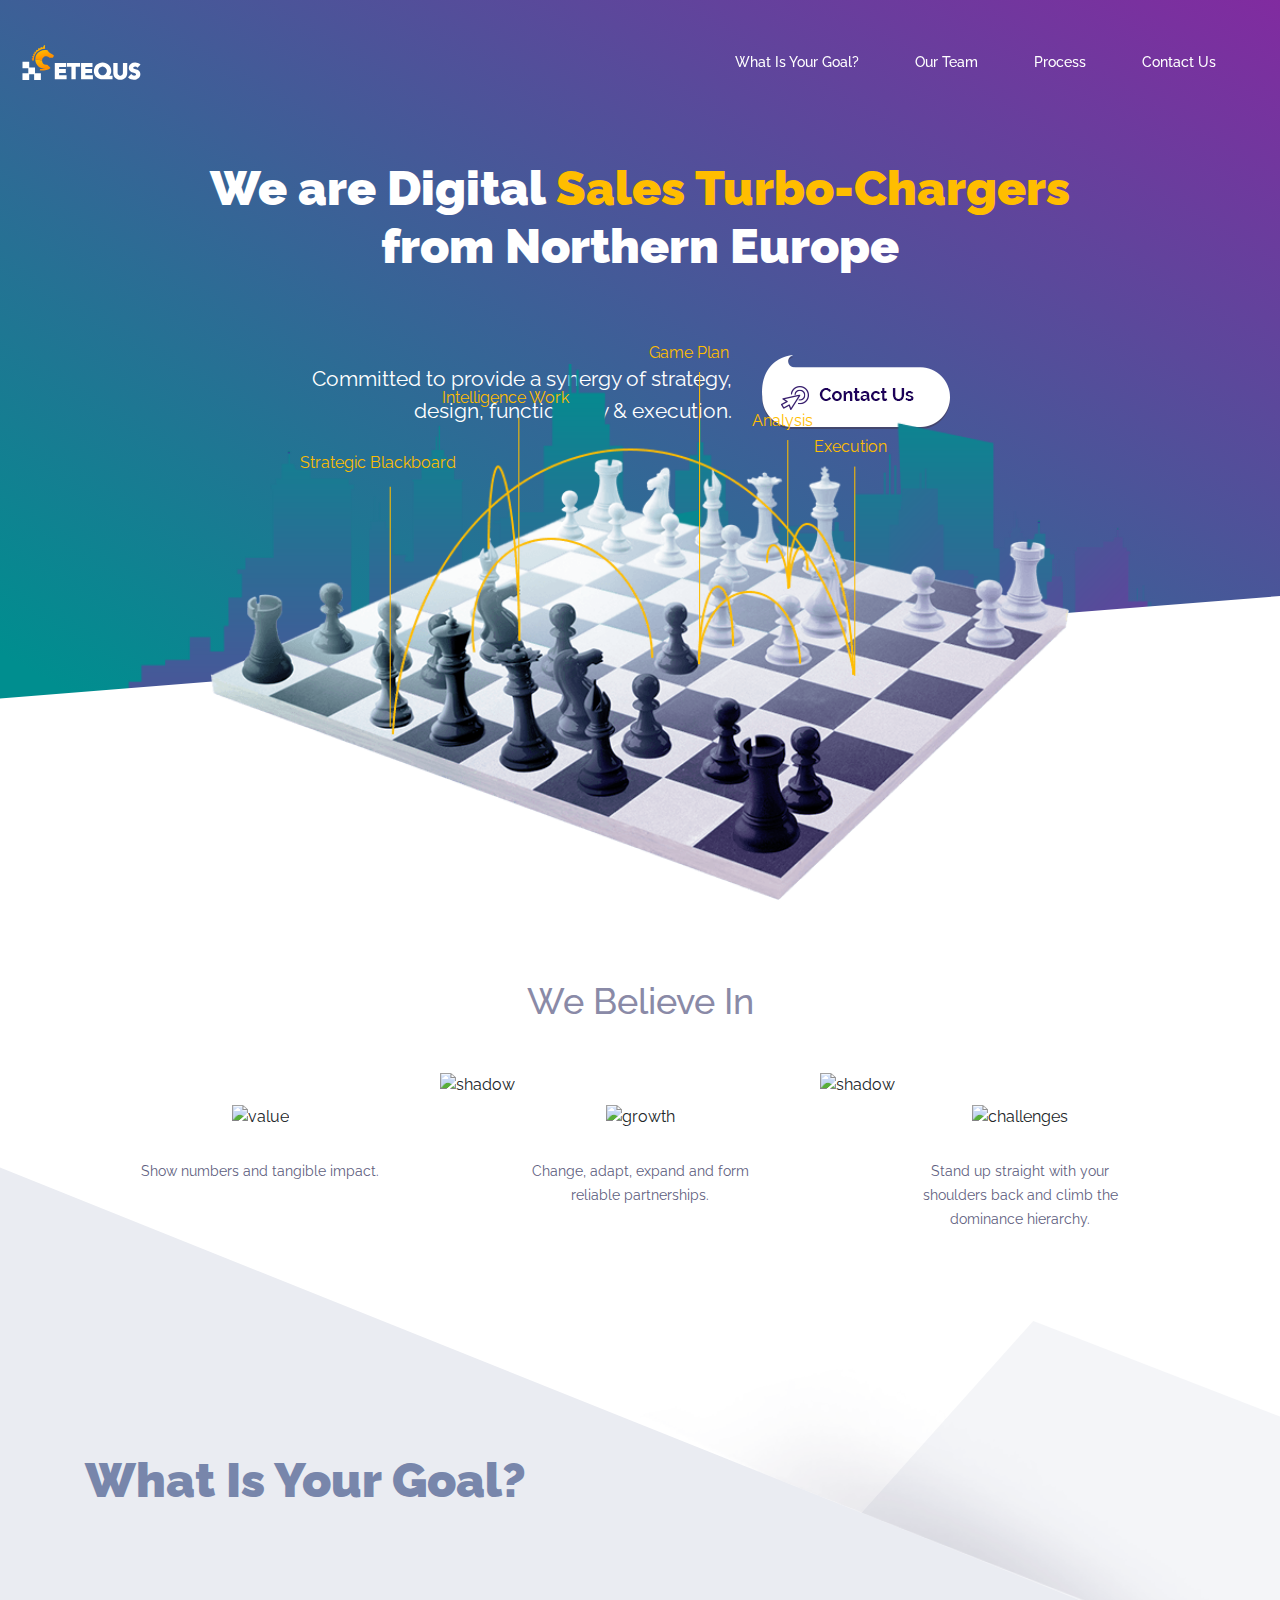
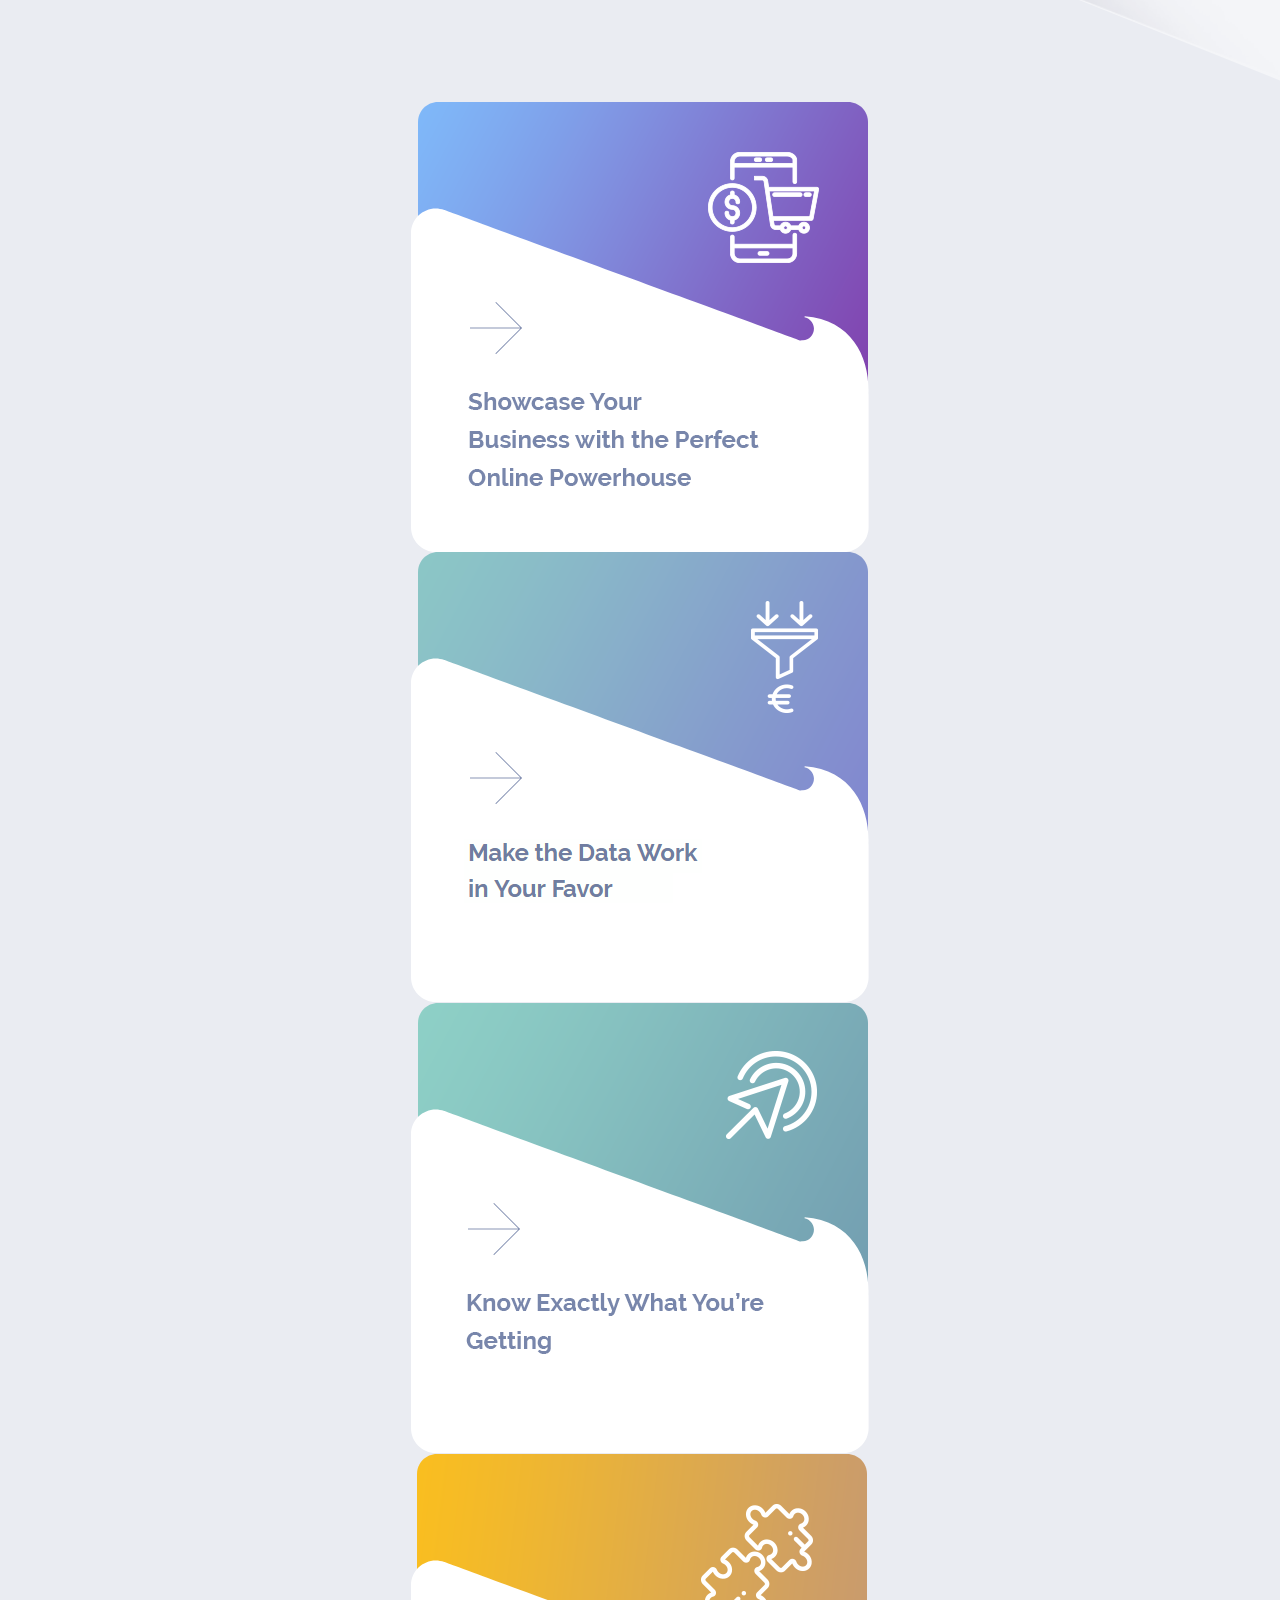
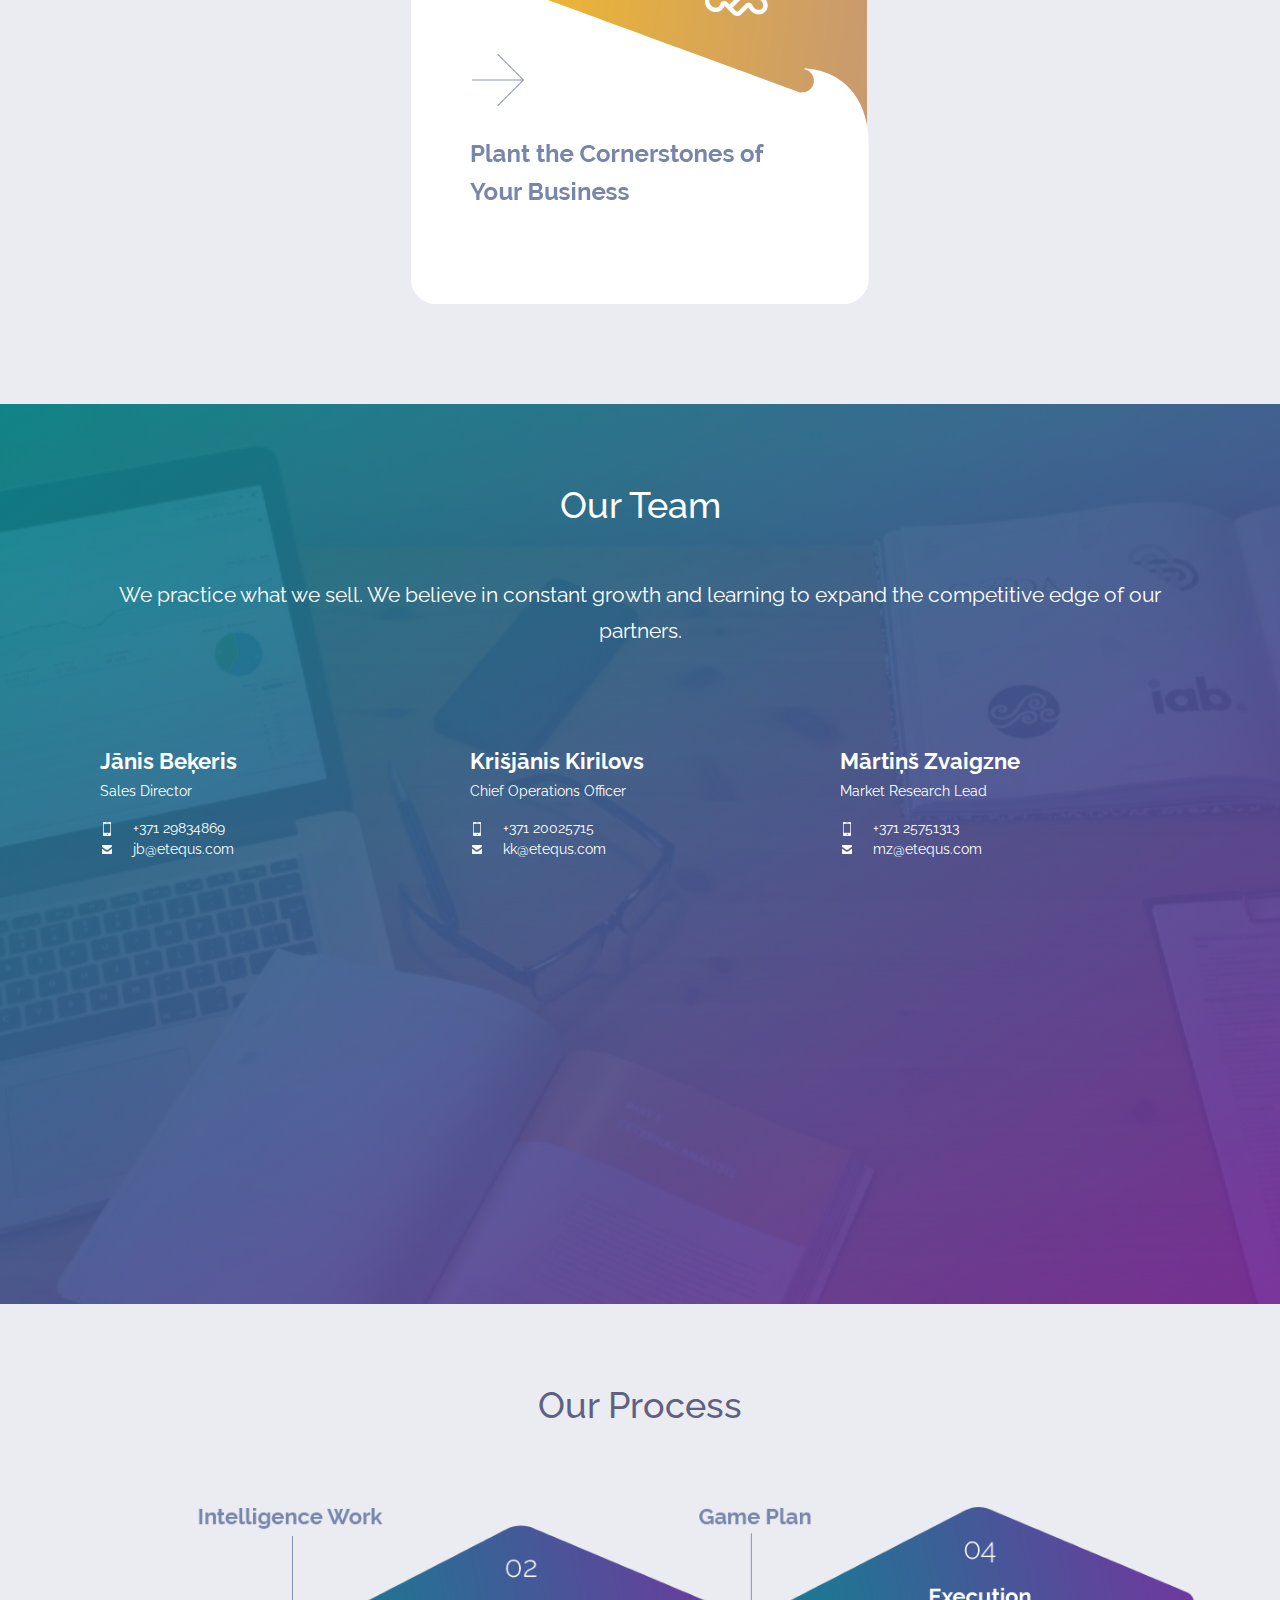
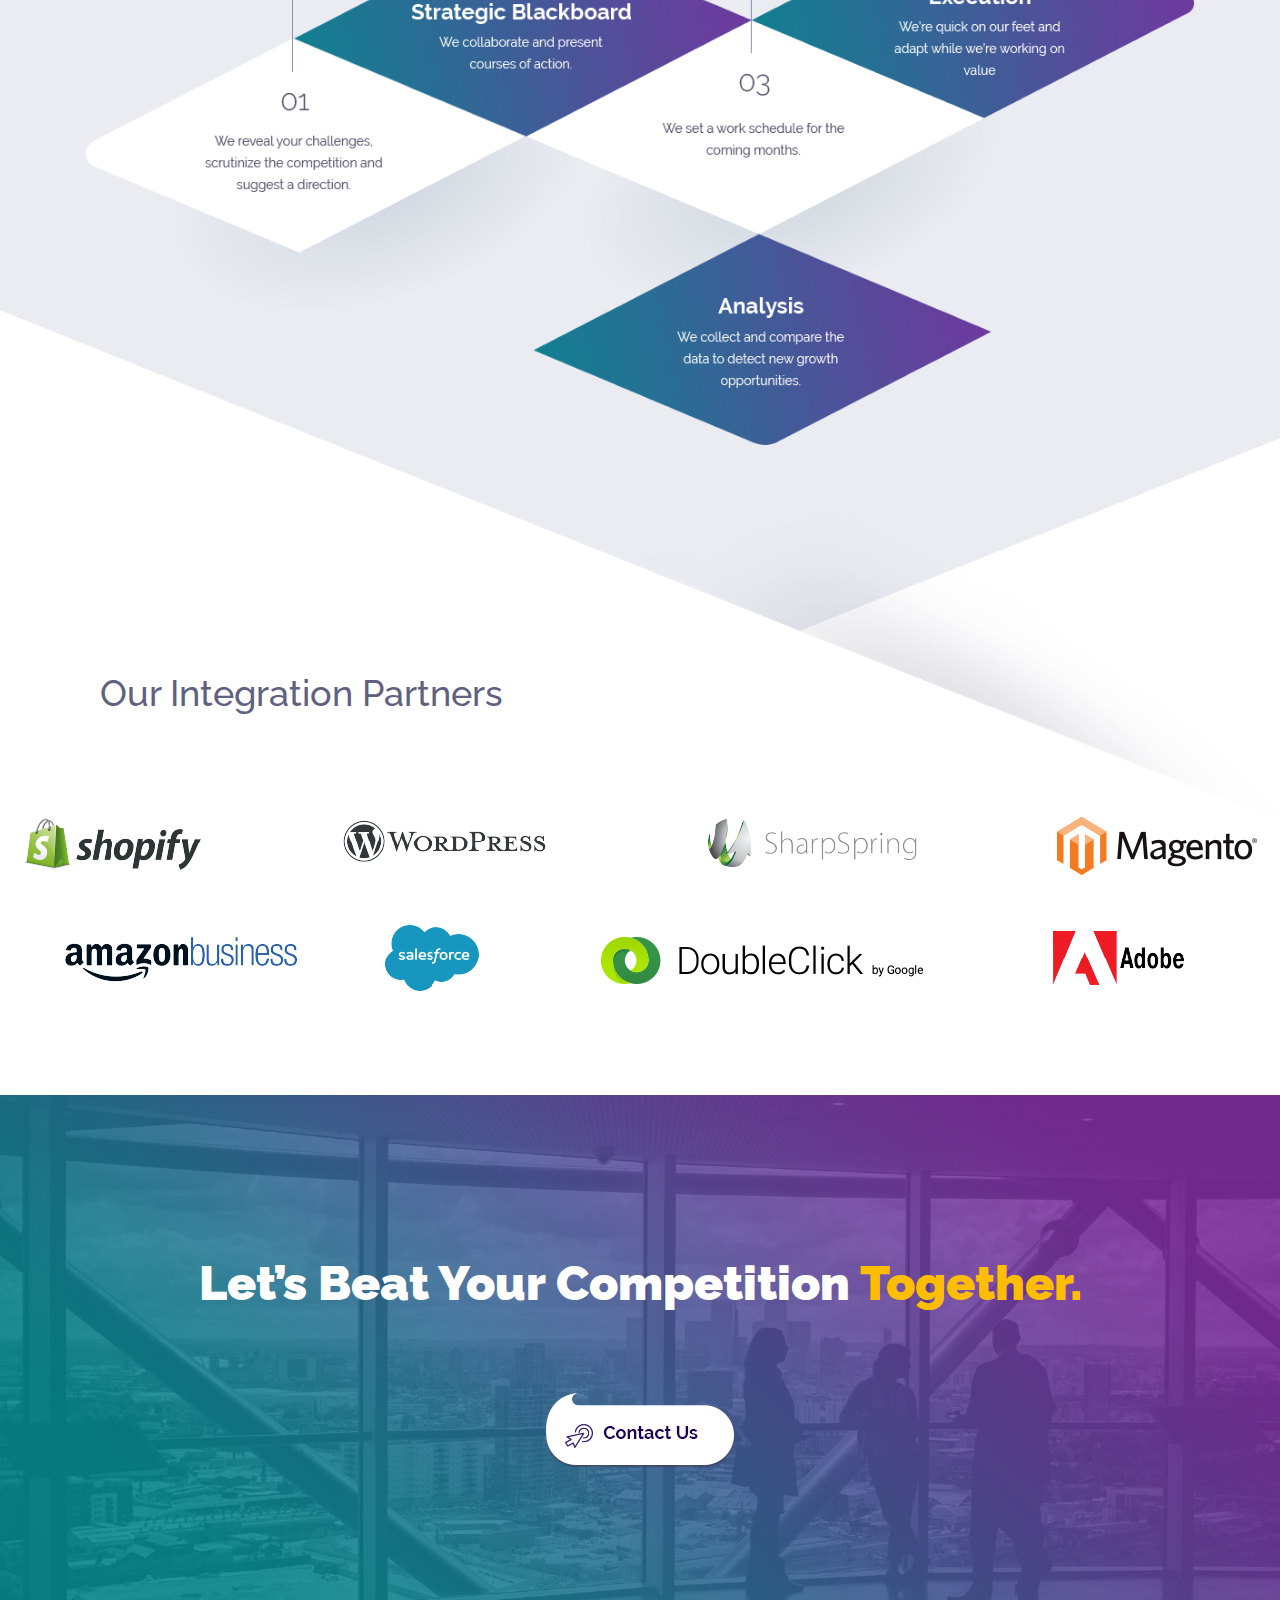
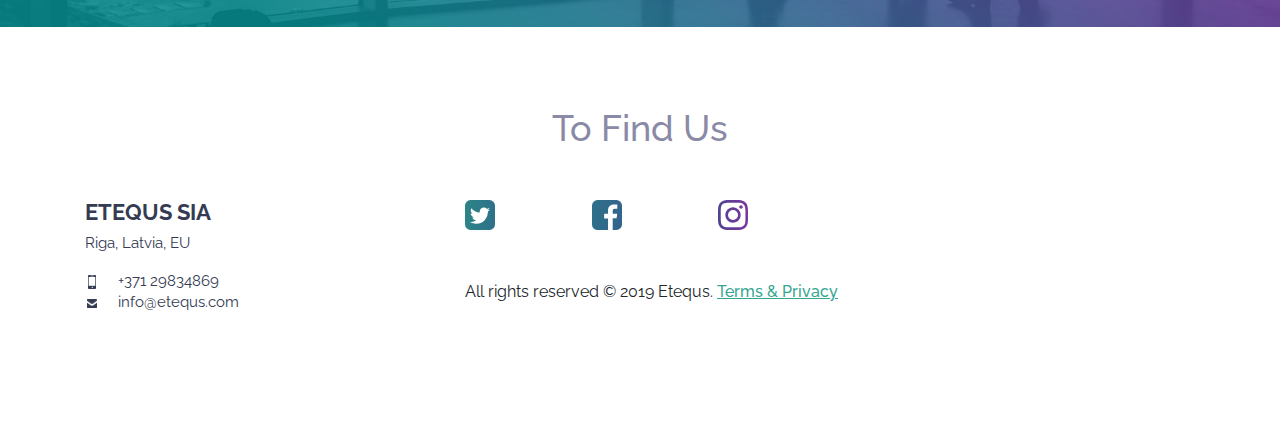
==== commit 8088337a: "Update index.html" ====
--- a/index.html
+++ b/index.html
@@ -7,7 +7,7 @@
       name="viewport"
       content="width=device-width, initial-scale=1, shrink-to-fit=no"
     />
-		<meta name="description" content="We are Digital Sales Turbo-Chargers from Northern Europe. Committed to providing a synergy of strategy, design, functionality & execution.">
+		<meta name="description" content="We are Digital Sales Turbo-Chargers from Northern Europe. Committed to provide a synergy of strategy, design, functionality & execution.">
     <link
       rel="stylesheet"
       href="https://maxcdn.bootstrapcdn.com/bootstrap/4.0.0/css/bootstrap.min.css"
@@ -72,7 +72,7 @@
 				<div class="row">
 					<div class="col-md-7 text-center text-md-right">
 						<p class="sub-content">
-							Committed to providing a synergy of strategy,<br />
+							Committed to provide a synergy of strategy,<br />
 							design, functionality & execution.
 						</p>
 					</div>
@@ -384,7 +384,7 @@
         <h2 class="h3">To Find Us</h2>
         <div class="row">
           <div class="col-sm-5 col-md-4 container-contact">
-            <h4>Etequs SIA</h4>
+            <h4>ETEQUS SIA</h4>
             <p class="contact-subtitle">Riga, Latvia, EU</p>
             <div class="contact-details">
               <div class="phone">
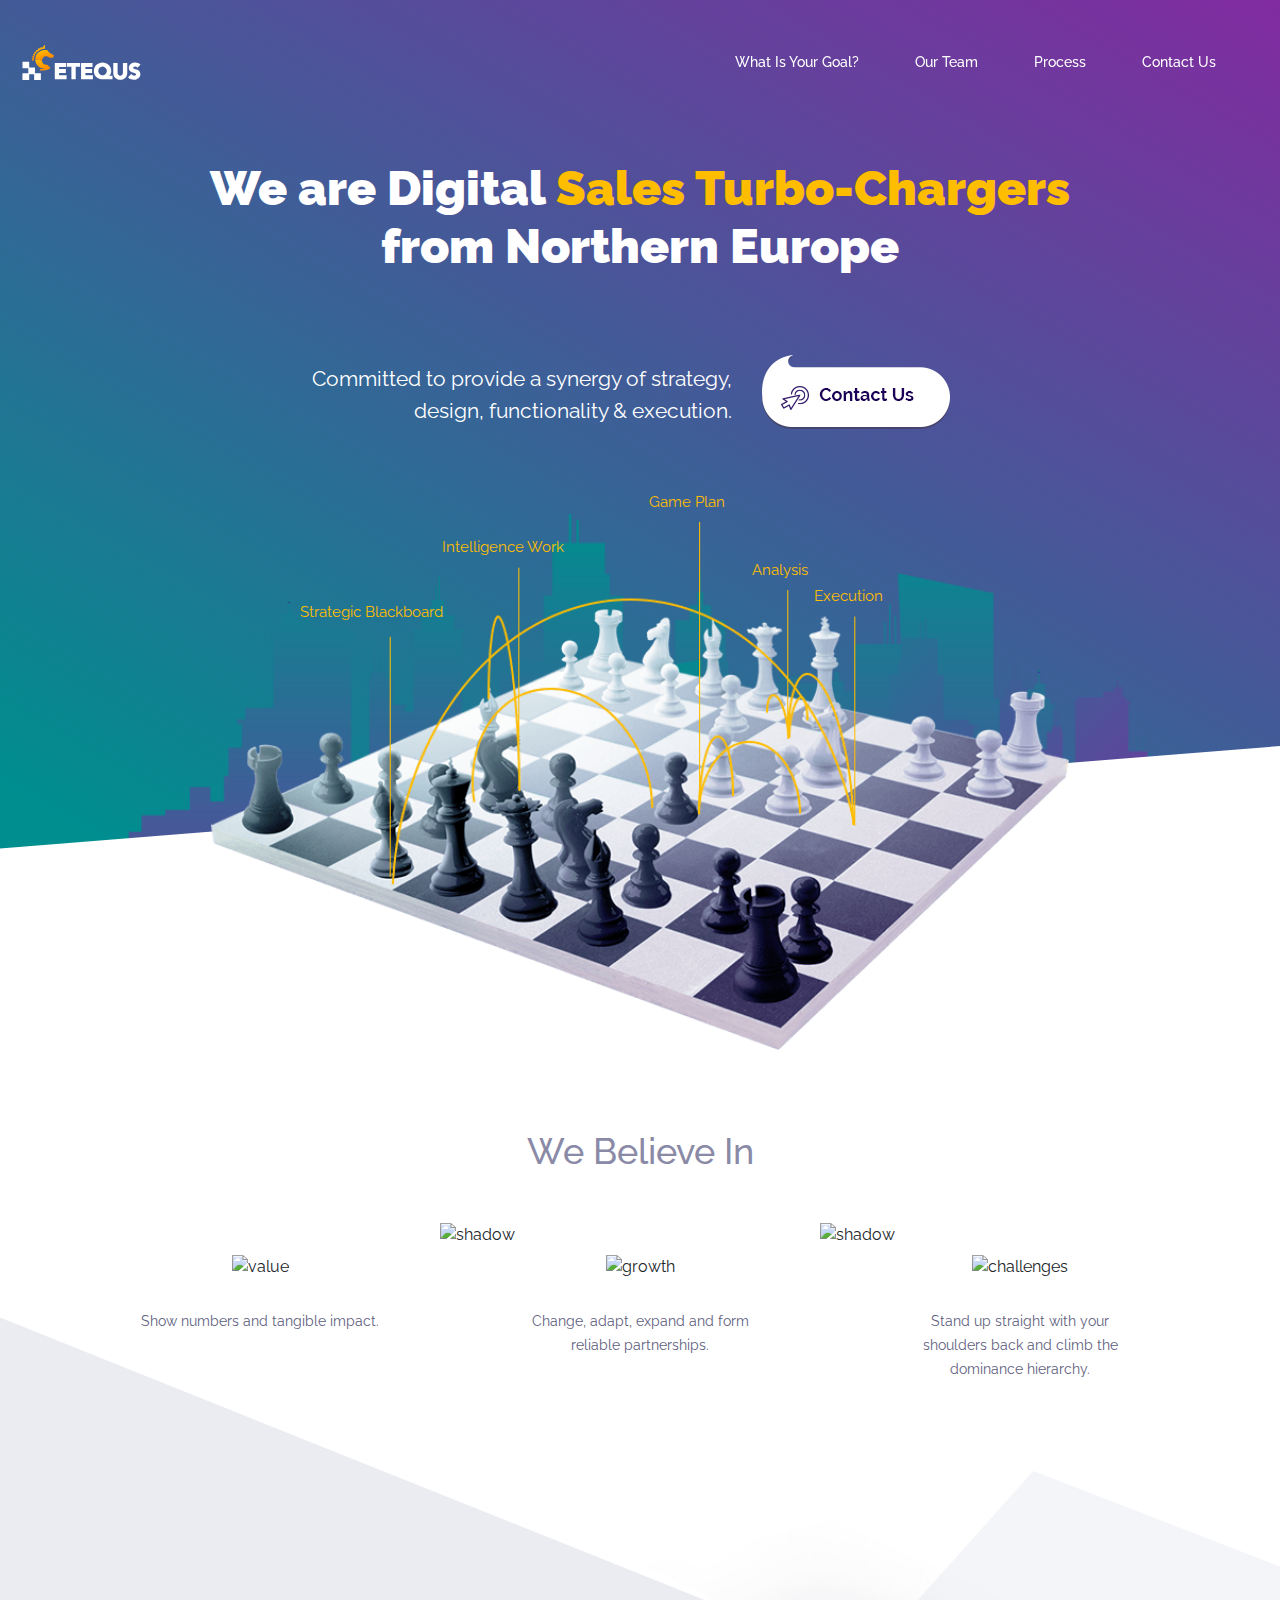
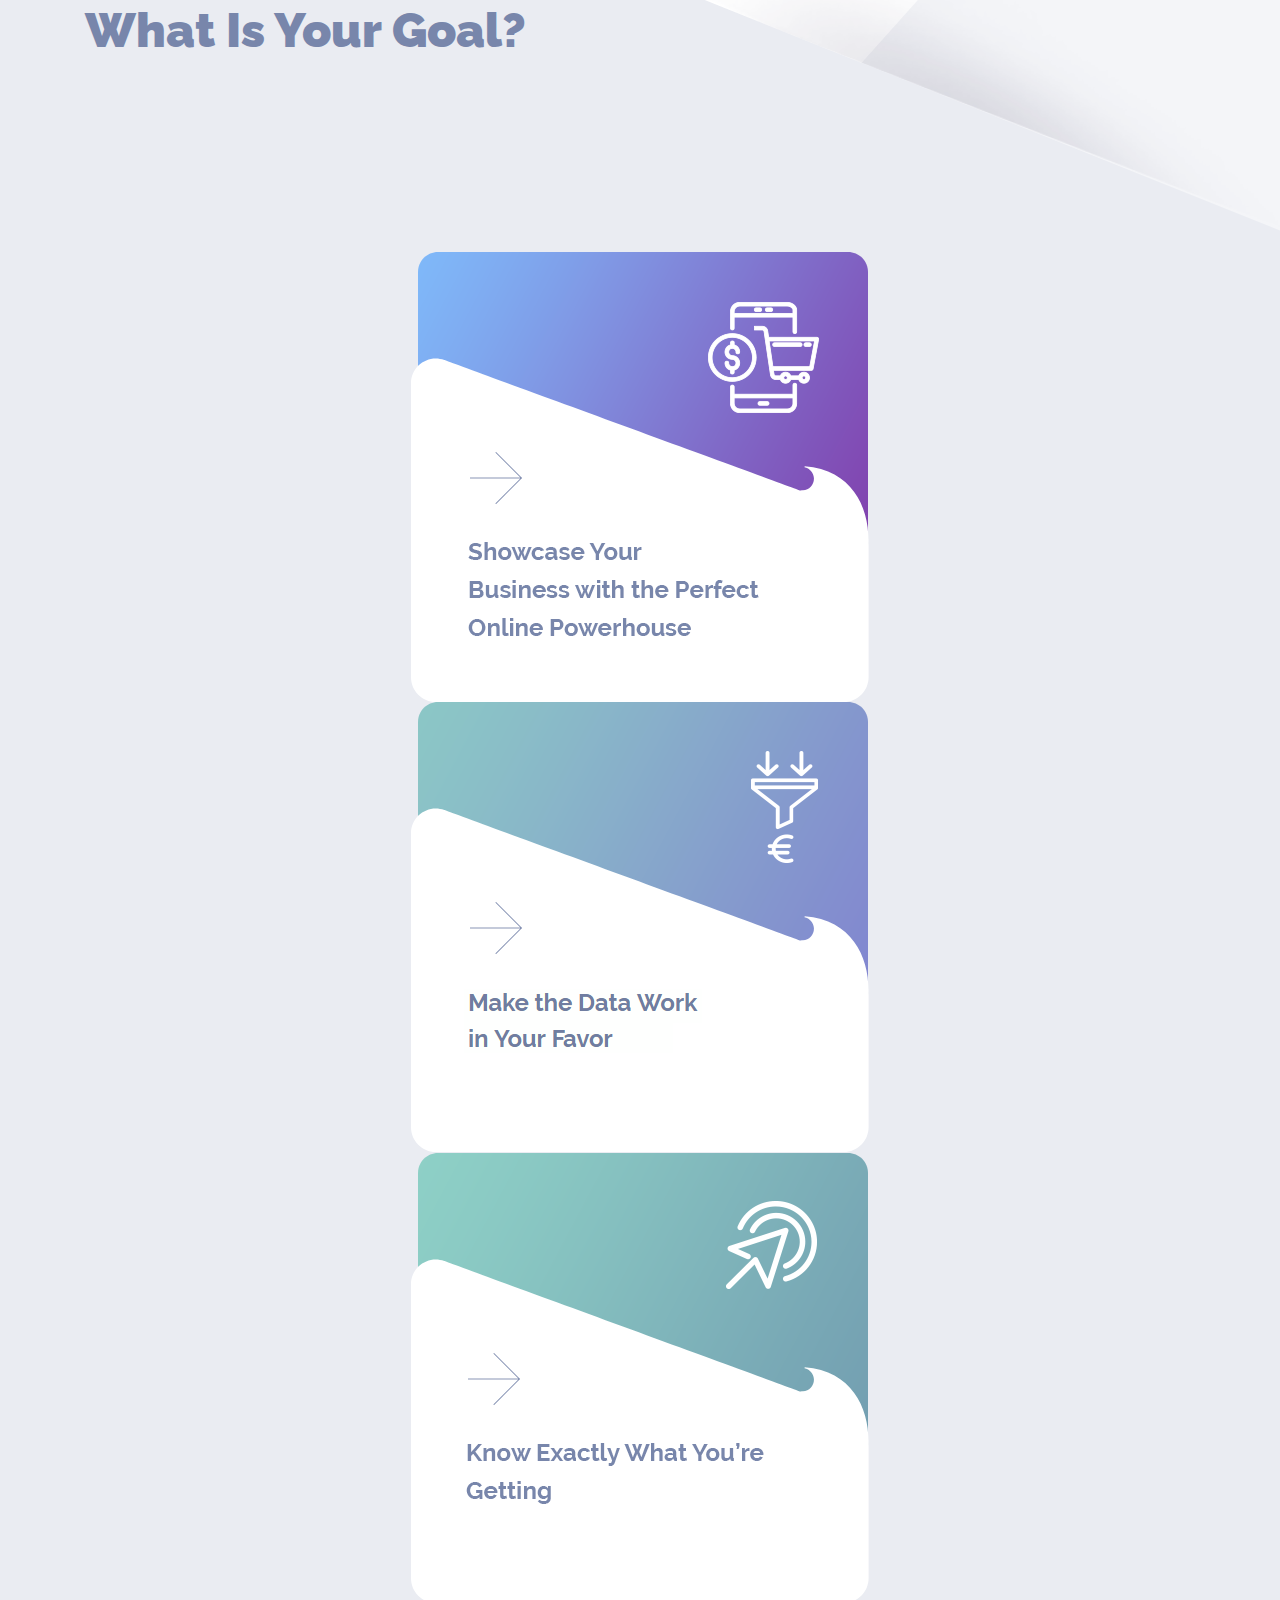
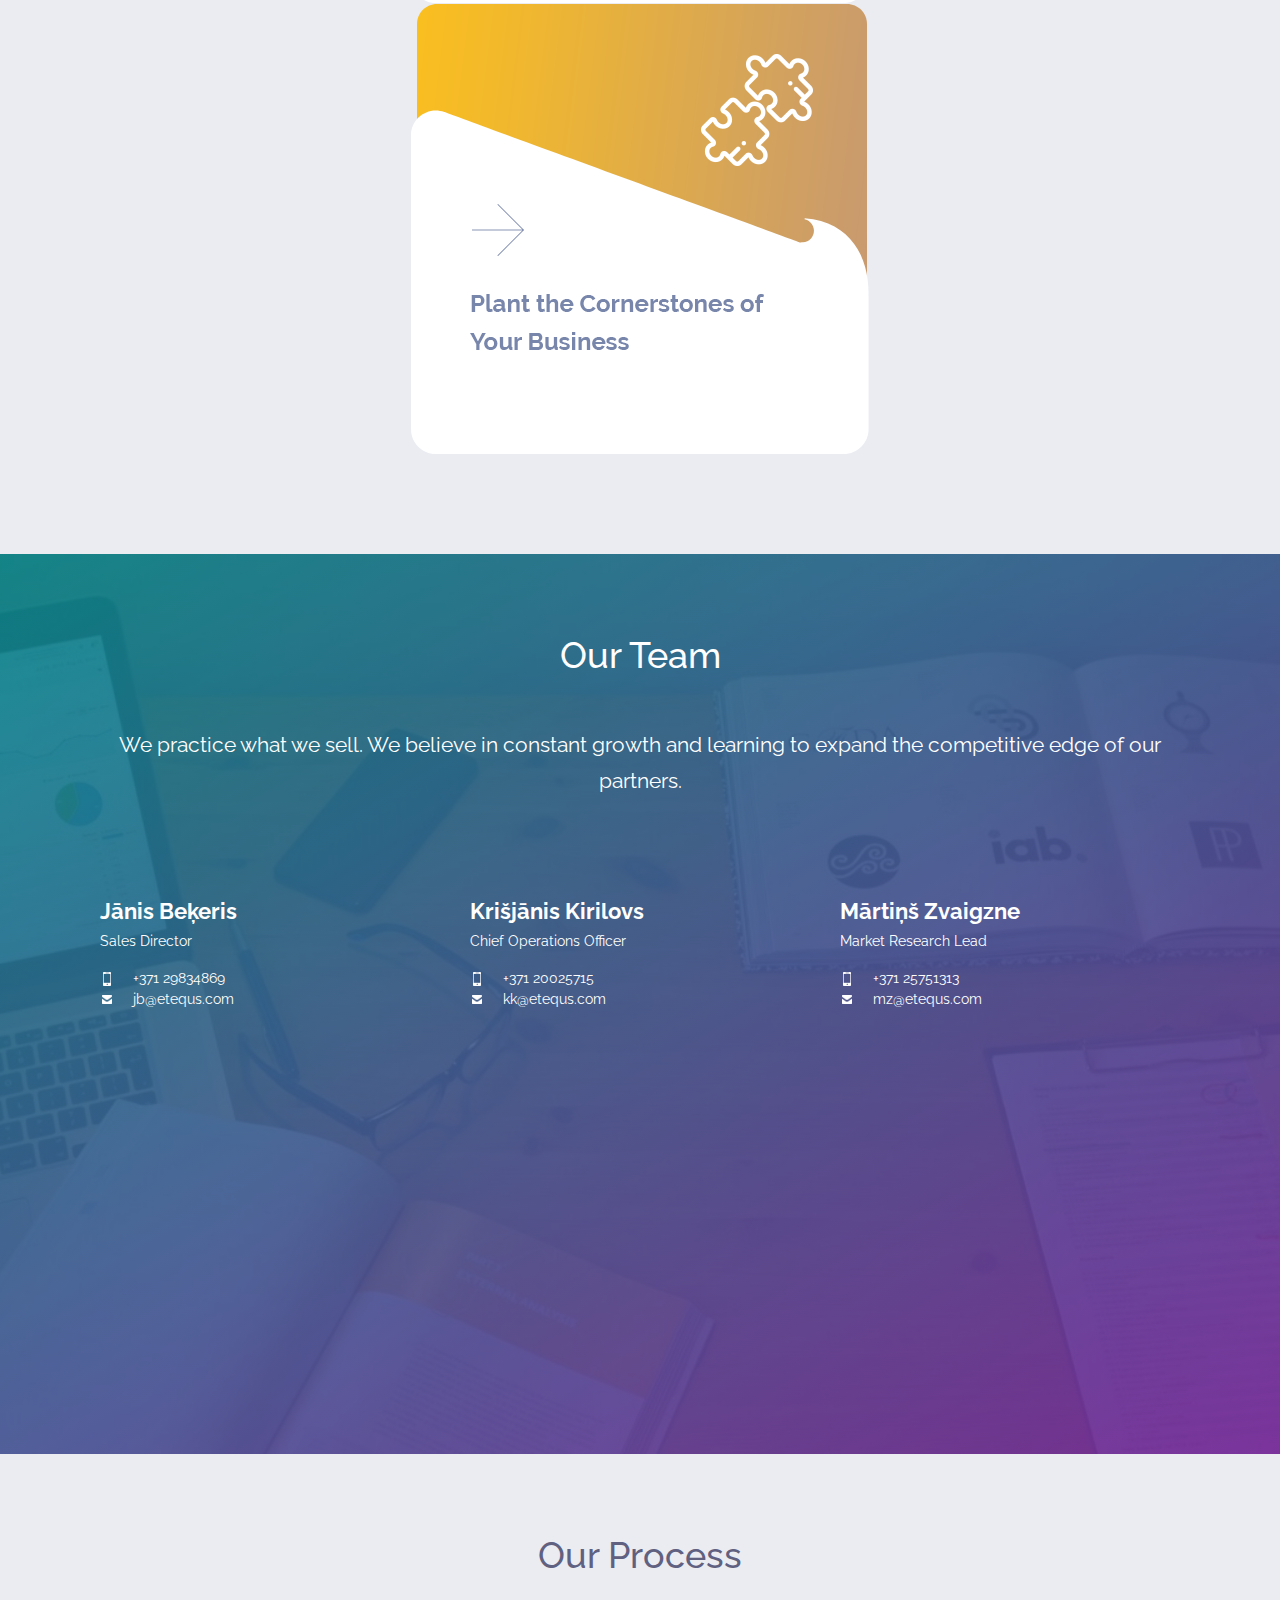
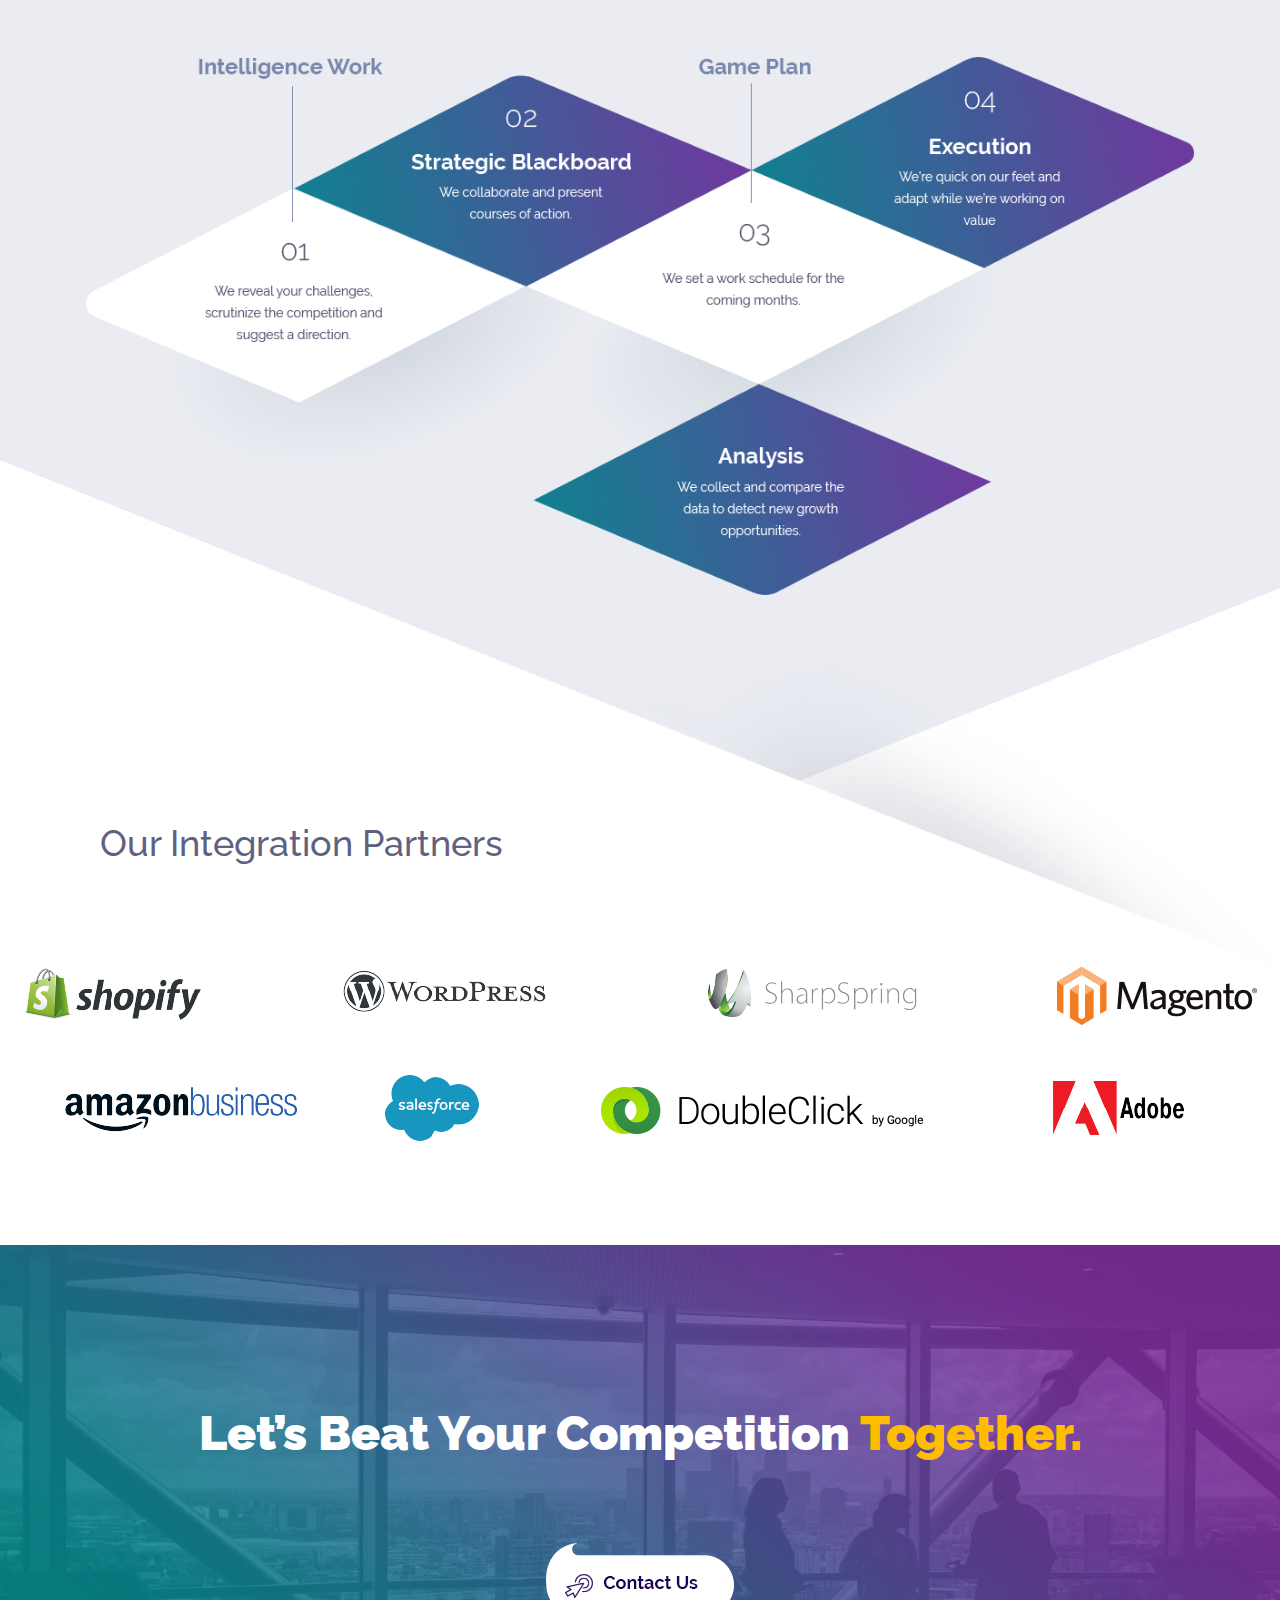
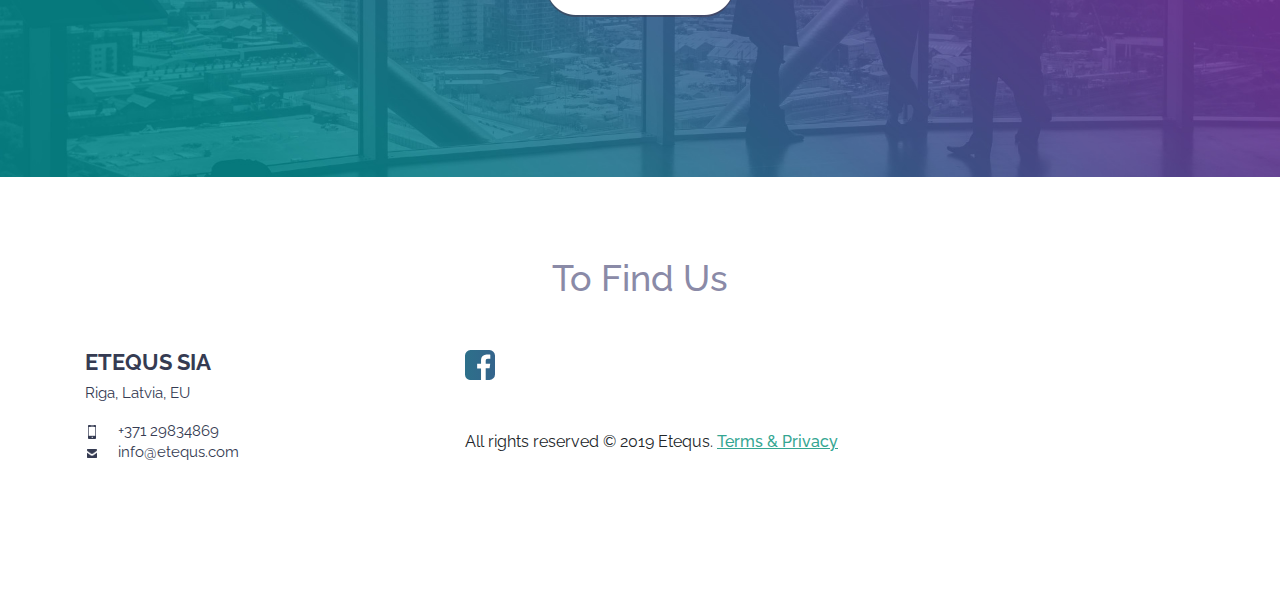
==== commit 28cd79db: "Bug fixes AND Merge remote-tracking branch 'origin/master' into design_update" ====
--- a/index.html
+++ b/index.html
@@ -107,11 +107,11 @@
 							height="100%"
 							alt="image"
 						/>
-						<span id="step-1" class="step-text" style="top: 15%; left: 10.5%;">Strategic Blackboard</span>
-						<span id="step-2" class="step-text" style="top: 2.75%; left: 27%;">Intelligence Work</span>
-						<span id="step-3" class="step-text" style="top: -5.75%; left: 51%;">Game Plan</span>
-						<span id="step-4" class="step-text" style="top: 7%; left: 63%;">Analysis</span>
-						<span id="step-5" class="step-text" style="top: 12%; left: 70.25%;">Execution</span>
+						<span id="step-1" class="step-text">Strategic<br class="visible-sm" /> Blackboard</span>
+						<span id="step-2" class="step-text">Intelligence<br class="visible-sm" /> Work</span>
+						<span id="step-3" class="step-text">Game Plan</span>
+						<span id="step-4" class="step-text">Analysis</span>
+						<span id="step-5" class="step-text">Execution</span>
 					</div>
 				</div>
 			</div>
@@ -268,7 +268,7 @@
 							<div class="contact-details">
 								<div class="phone">
 										<img src="/img/icons/phone-white.png" class="img-fluid" alt="phone" />
-										<a href="tel:+37120025715">+371 20025715</a>											
+										<a href="tel:+37120025715">+371 20025715</a>
 								</div>
 								<div class="email">
 										<img src="/img/icons/email-white.png" class="img-fluid" alt="email" />
@@ -399,21 +399,25 @@
           </div>
           <div class="col-sm-7 col-md-8 container-socials">
             <div class="row row-socials">
+							<!--
               <div class="col-4 col-md-2">
                 <a href="https://twitter.com/etequs" target="_blank">
 									<img src="img/social/twitter.svg" width="30" alt="Twitter" class="img-fluid" />
 								</a>
               </div>
+							-->
               <div class="col-4 col-md-2 text-center text-sm-left">
                 <a href="https://www.facebook.com/Etequs-418609475552635" target="_blank">
 									<img src="img/social/facebook.svg" width="30" alt="Facebook" class="img-fluid" />
 								</a>
               </div>
+							<!--
               <div class="col-4 col-md-2 text-right text-sm-left">
                 <a href="https://www.instagram.com/etequs" target="_blank">
 									<img src="img/social/instagram.svg" width="30" alt="Instagram" class="img-fluid" />
 								</a>
               </div>
+							-->
             </div>
             <div class="row">
               <div class="col-md-12 text-center text-sm-left" style="font-size: 16px;">
--- a/styles/main.css
+++ b/styles/main.css
@@ -26,6 +26,24 @@
 }
 .navbar-bg {
 	background: rgba(0,0,0,0.6);
+}
+.separator-shadow {
+	height: 100%;
+	width: auto;
+	position: absolute;
+	z-index: 50;
+	top: 0;
+	right: -17%;
+}
+.btn {
+  font-family: "Raleway" !important;
+	font-size: 17px;
+	line-height: 17px;
+	font-weight: 700;
+	border-radius: 30px;
+}
+.btn-warning {
+  color: #00037b;
 }
 
 /* Hero */
@@ -76,9 +94,14 @@
 }
 .step-text {
 	color: #ffbd00;
-	font-size: 1rem;
-	position: absolute;
-}
+	font-size: 13px;
+	position: absolute;
+}
+.hero-img #step-1 { top: 2%; left: 11%; }
+.hero-img #step-2 { top: -11%; left: 25.5%; }
+.hero-img #step-3 { top: -10.5%; left: 53.5%; }
+.hero-img #step-4 { top: 2%; left: 60.5%; }
+.hero-img #step-5 { top: 8%; left: 74%; }
 .nav-item a {
   color: #ffffff !important;
   font-size: 14px;
@@ -137,7 +160,7 @@
 	margin-top: 2rem;
 }
 .row-values p {
-	margin-top: 30px;
+	margin-top: 1.875rem;
   font-size: 14px;
   line-height: 24px;
   color: #606080;
@@ -202,7 +225,11 @@
 	position: absolute;
 	bottom: 11%;
 	left: 20%;
-	padding: 15px 20px !important;
+	padding: 0.9375rem 1.25rem;
+	font-size: 1.0625rem;
+	line-height: 1.0625rem;
+	font-weight: 700;
+	border-radius: 1.875rem;
 }
 
 /* Team */
@@ -226,7 +253,9 @@
 #team video {
   overflow: hidden;
   position: absolute;
-  top: 0;
+  top: 50%;
+	left: 50%;
+	transform: translateX(-50%) translateY(-50%);
   z-index: 1;
 	min-width: 100%;
 	min-height: 100%;
@@ -304,6 +333,7 @@
 }
 .process-arrow {
 	width: 21.5%;
+	transform: rotate(10deg);
 }
 
 /* Contact */
@@ -395,25 +425,6 @@
 	margin-bottom: 50px;
 }
 
-.separator-shadow {
-	height: 100%;
-	width: auto;
-	position: absolute;
-	z-index: 50;
-	top: 0;
-	right: -17%;
-}
-.btn {
-  font-family: "Raleway" !important;
-	font-size: 17px !important;
-	line-height: 17px !important;
-	font-weight: 700 !important;
-	border-radius: 30px !important;
-}
-.btn-warning {
-  color: #00037b !important;
-}
-
 .swiper-pagination {
 	position: static;
 	margin: 2rem 15px 0;
@@ -432,8 +443,11 @@
 }
 
 @media (max-width: 575.98px) {
-	html {
-		font-size: 12px;
+	#goal {
+		margin-top: -2rem;
+	}
+	.btn-card {
+    bottom: 6%;
 	}
 	.team-title {
 		margin: 5rem 15px 1.5625rem;
@@ -455,7 +469,25 @@
 	}
 }
 
+@media (min-width: 450px) {
+	.step-text {
+		font-size: 15px;
+	}
+	.hero-img #step-1 { top: 6%; left: 13%; }
+	.hero-img #step-2 { top: -7%; left: 27.5%; }
+	.hero-img #step-3 { top: -8.5%; left: 53.5%; }
+	.hero-img #step-4 { top: 4%; left: 60.5%; }
+	.hero-img #step-5 { top: 10%; left: 74%; }
+}
 @media (min-width: 576px) {
+	#top {
+		min-height: 900px;
+	}
+	.hero-img #step-1 { top: 7%; left: 15%; }
+	.hero-img #step-2 { top: -6%; left: 29.5%; }
+	.hero-img #step-3 { top: -7.5%; left: 55.5%; }
+	.hero-img #step-4 { top: 5%; left: 62.5%; }
+	.hero-img #step-5 { top: 11%; left: 74%; }
 	.visible-xs	{
 		display: none;
 	}
@@ -465,6 +497,9 @@
 }
 
 @media (max-width: 767.98px) {
+	html {
+		font-size: 12px;
+	}
 	#contact {
 		padding: 80px 15px;
 	}
@@ -501,8 +536,16 @@
 }
 
 @media (min-width: 768px) {
+	.hero-img #step-1 { top: 13%; left: 10.5%; }
+	.hero-img #step-2 { top: 0.75%; left: 27%; }
+	.hero-img #step-3 { top: -5.75%; left: 51%; }
+	.hero-img #step-4 { top: 5%; left: 63%; }
+	.hero-img #step-5 { top: 10%; left: 70.25%; }
 	.visible-sm	{
 		display: none;
+	}
+	#top {
+		min-height: 850px;
 	}
 	#top-cover {
 		height: calc(1vw * 1.864 + 168.909px);
@@ -581,6 +624,11 @@
 }
 
 @media (min-width: 992px) {
+	.hero-img #step-1 { top: 15%; left: 10.5%; }
+	.hero-img #step-2 { top: 2.75%; left: 27%; }
+	.hero-img #step-3 { top: -5.75%; left: 51%; }
+	.hero-img #step-4 { top: 7%; left: 63%; }
+	.hero-img #step-5 { top: 12%; left: 70.25%; }
 	.visible-md	{
 		display: none;
 	}
@@ -588,6 +636,7 @@
 		padding-top: 35px;
 	}
 	#top {
+		min-height: 950px;
 		padding-top: 5rem;
 	}
 	#top-cover {
@@ -599,6 +648,9 @@
 }
 
 @media (min-width: 1200px) {
+	#top {
+		min-height: 1050px;
+	}
 	#top-cover {
 		height: calc(1vw * 1.864 + 280.017px);
 	}
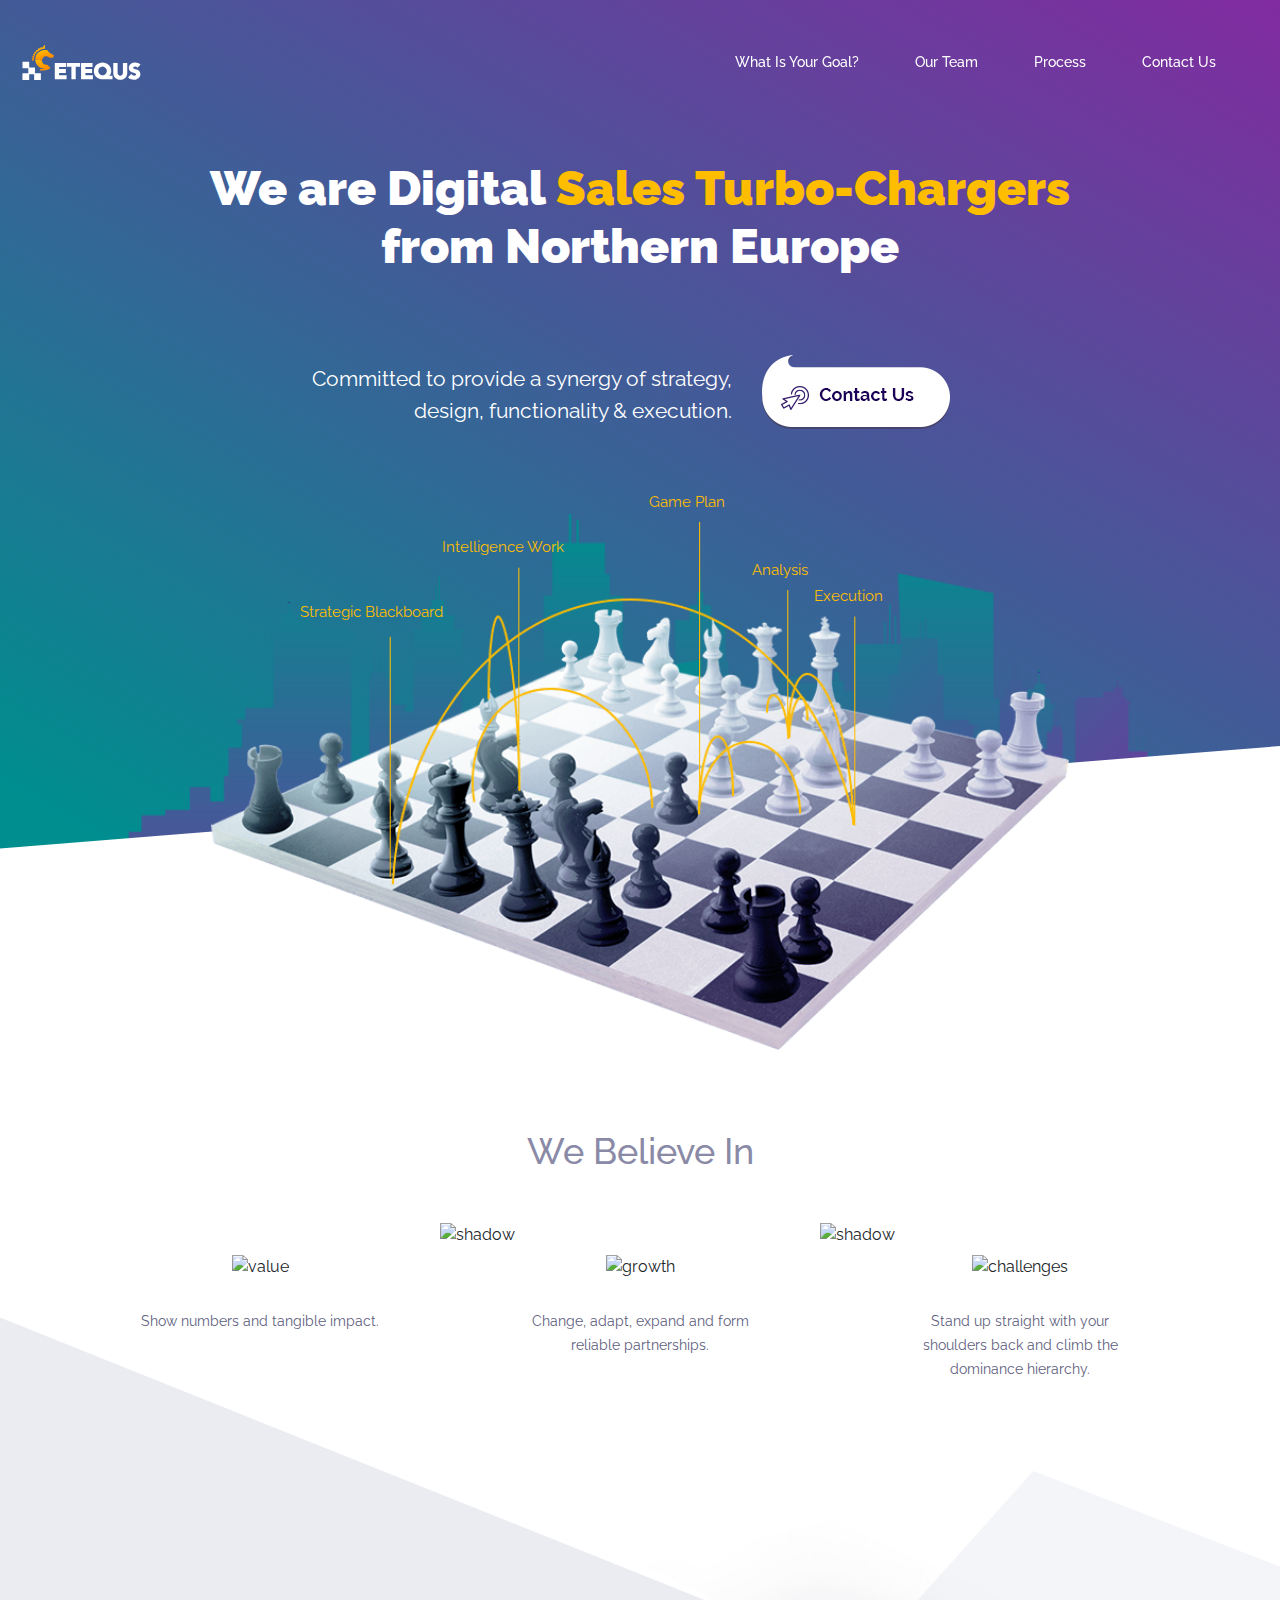
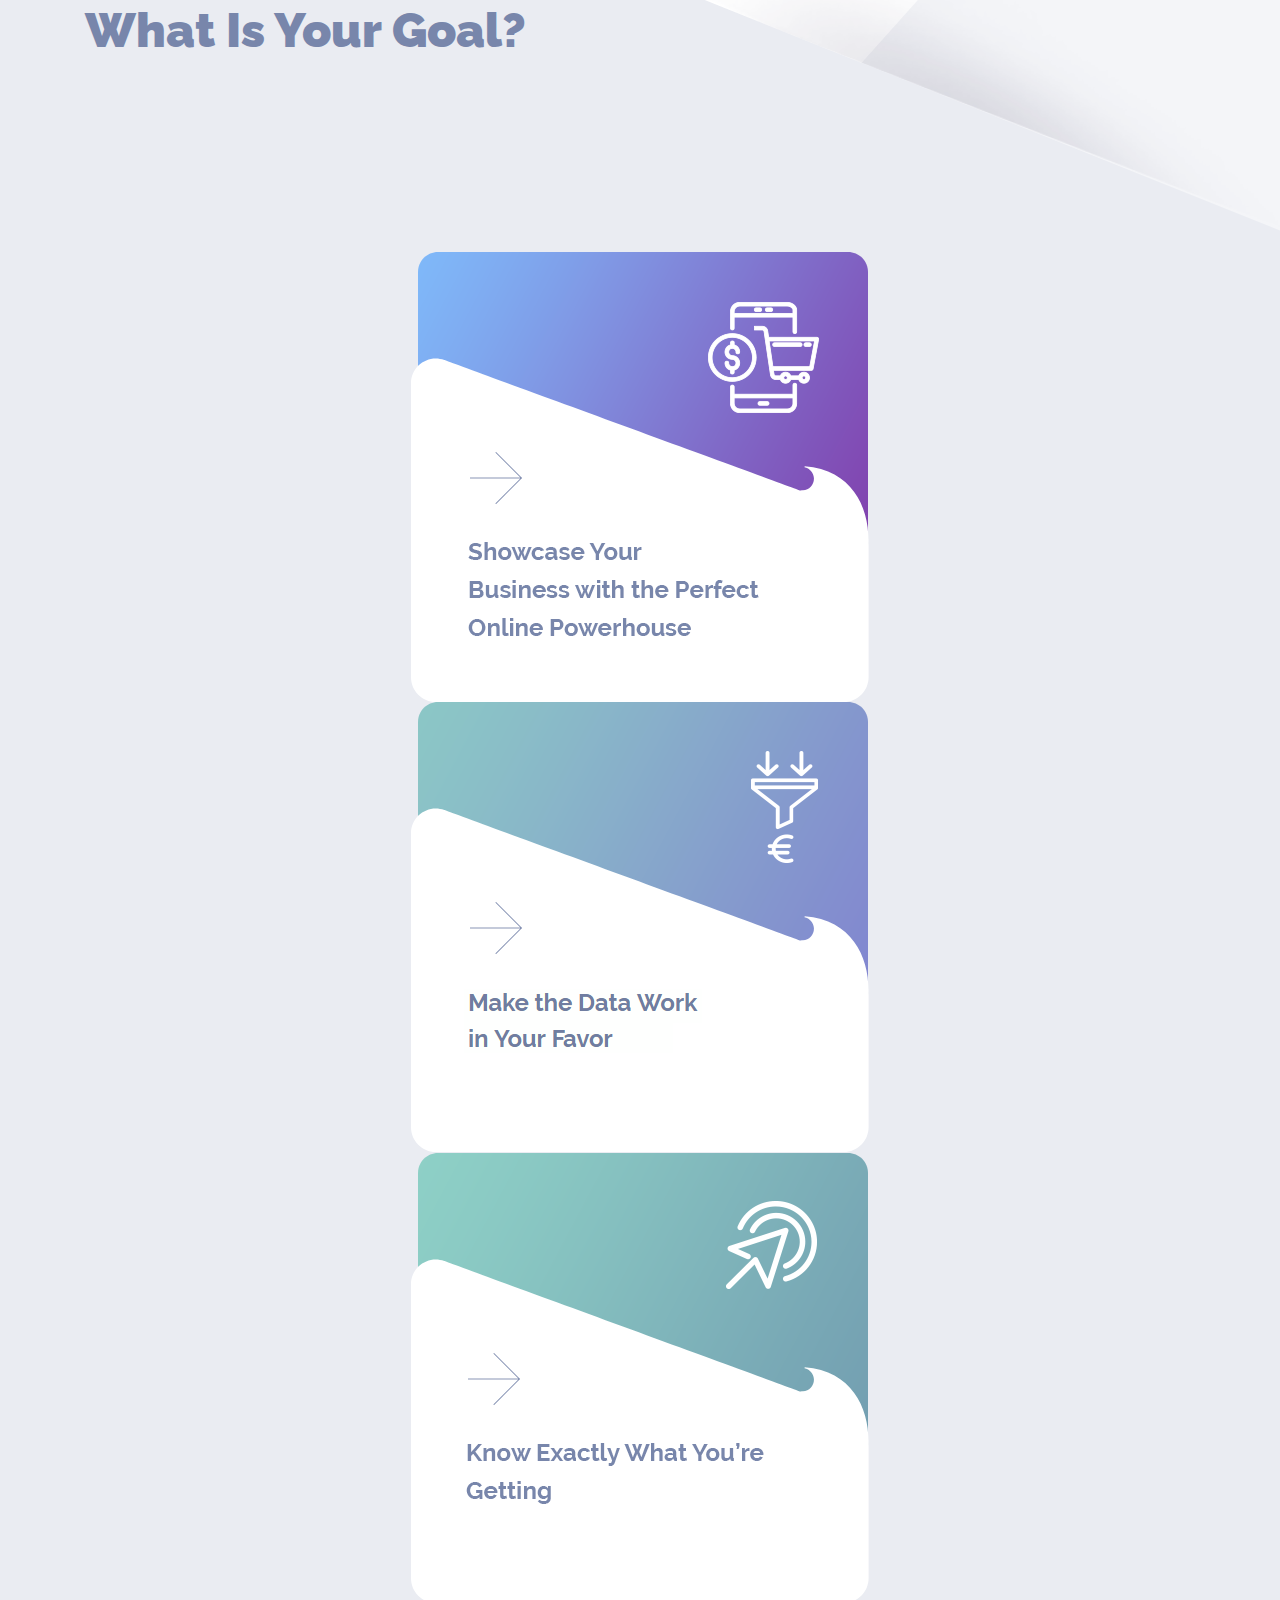
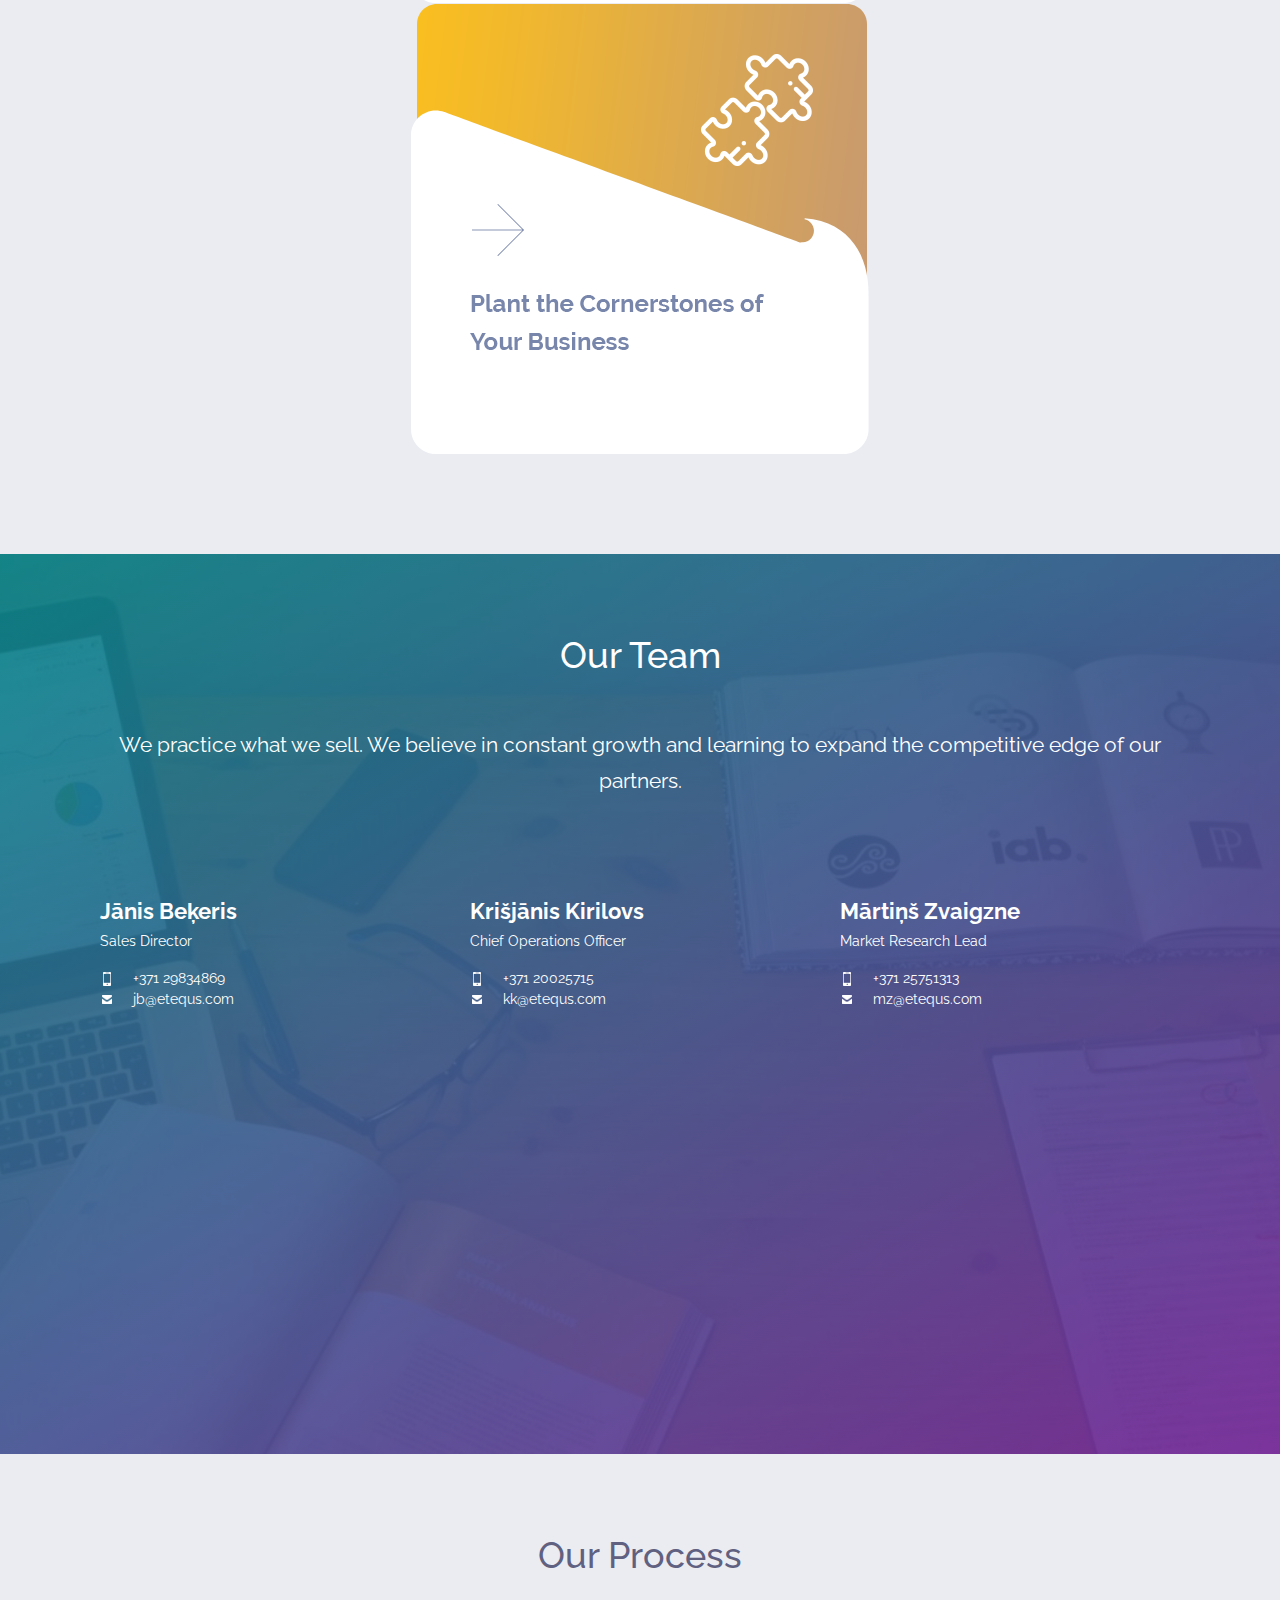
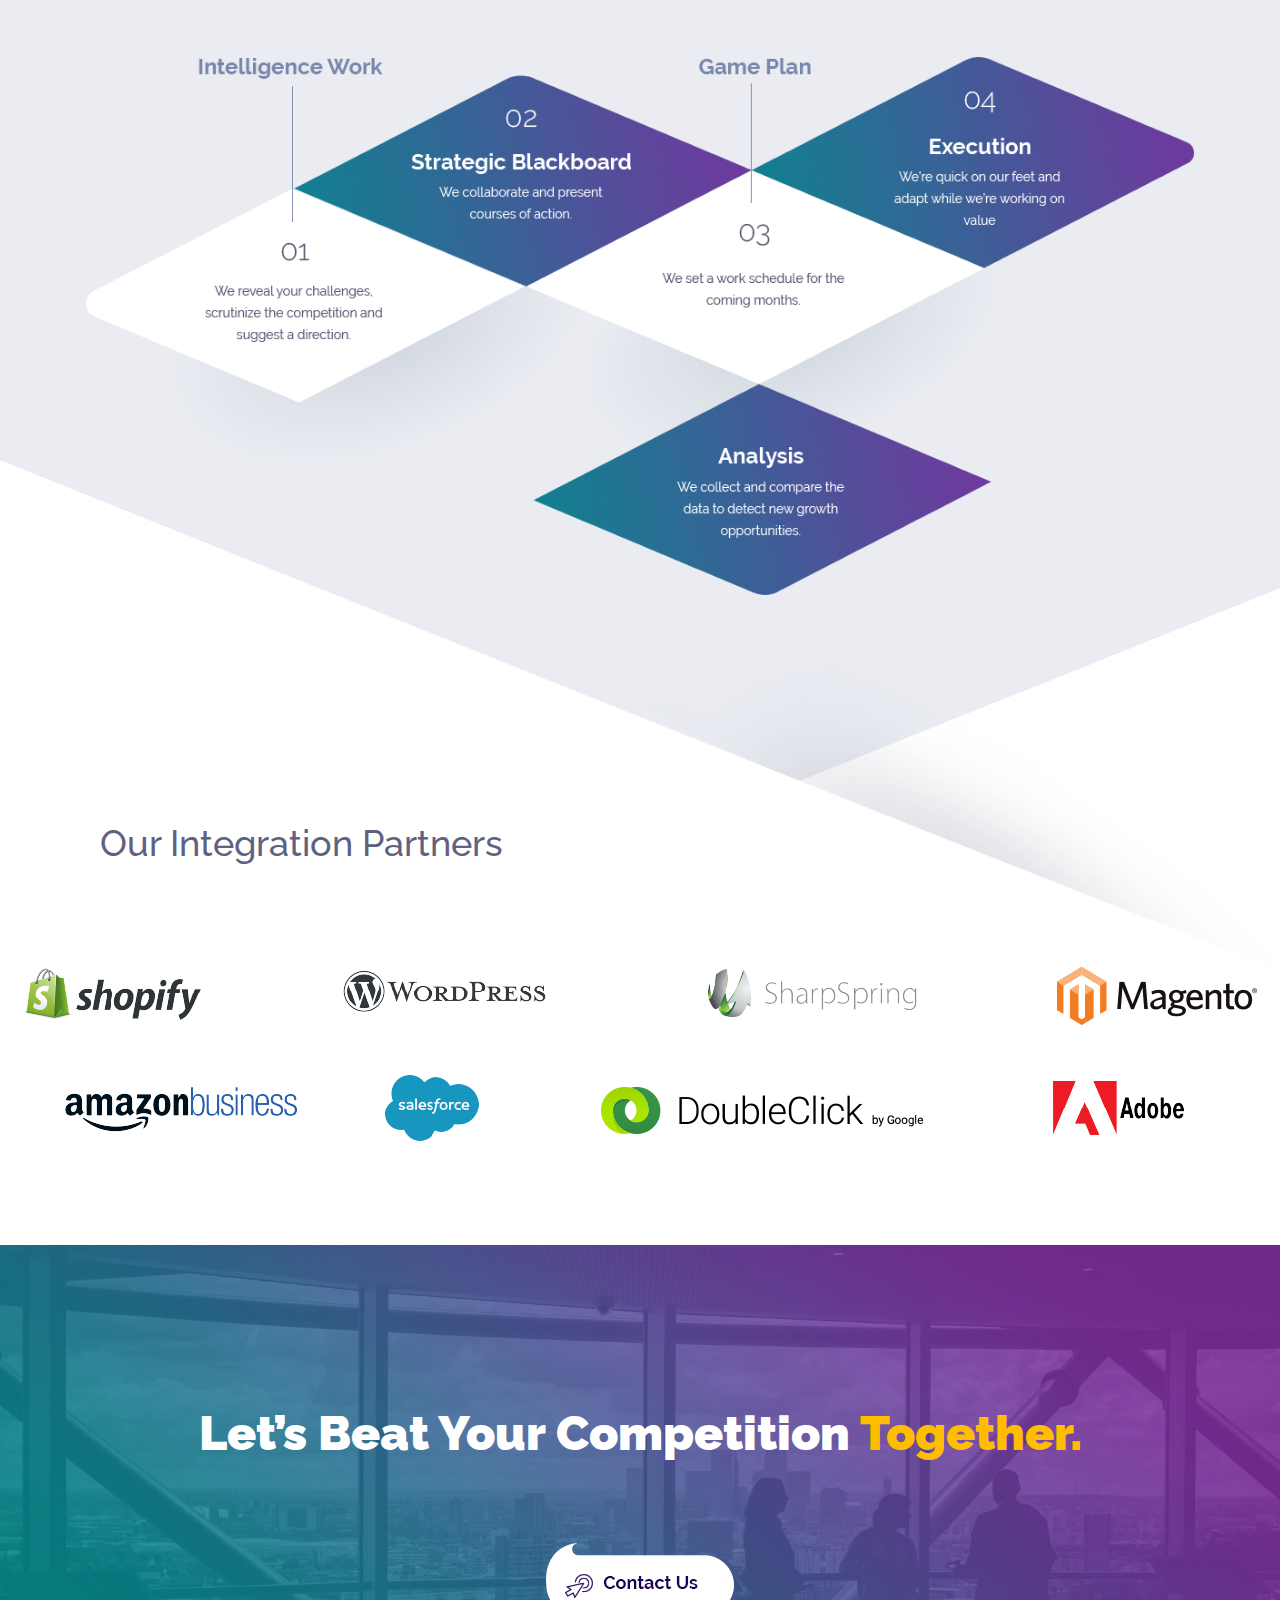
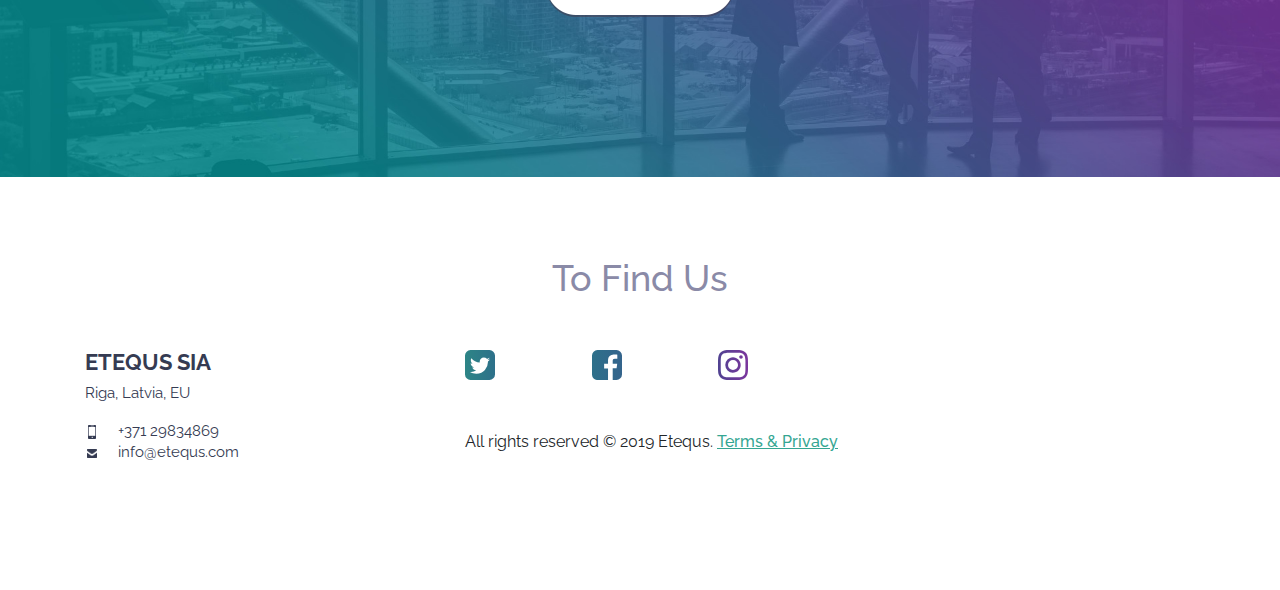
==== commit ce469925: "test" ====
--- a/index.html
+++ b/index.html
@@ -7,26 +7,31 @@
       name="viewport"
       content="width=device-width, initial-scale=1, shrink-to-fit=no"
     />
-		<meta name="description" content="We are Digital Sales Turbo-Chargers from Northern Europe. Committed to provide a synergy of strategy, design, functionality & execution.">
+    <meta
+      name="description"
+      content="We are Digital Sales Turbo-Chargers from Northern Europe. Committed to provide a synergy of strategy, design, functionality & execution."
+    />
     <link
       rel="stylesheet"
       href="https://maxcdn.bootstrapcdn.com/bootstrap/4.0.0/css/bootstrap.min.css"
       integrity="sha384-Gn5384xqQ1aoWXA+058RXPxPg6fy4IWvTNh0E263XmFcJlSAwiGgFAW/dAiS6JXm"
       crossorigin="anonymous"
     />
-    <link rel="stylesheet" href="https://cdnjs.cloudflare.com/ajax/libs/Swiper/4.5.0/css/swiper.min.css" />
+    <link
+      rel="stylesheet"
+      href="https://cdnjs.cloudflare.com/ajax/libs/Swiper/4.5.0/css/swiper.min.css"
+    />
     <link rel="stylesheet" href="styles/main.css" />
   </head>
 
   <body>
+    <!-- TEST 25/ 22:47 -->
     <div class="container-fluid">
-      <nav class="navbar navbar-expand-lg scrolling-navbar fixed-top navbar-dark navbar-padding">
+      <nav
+        class="navbar navbar-expand-lg scrolling-navbar fixed-top navbar-dark navbar-padding"
+      >
         <a class="navbar-brand" href="#top"
-          ><img
-            src="/img/logo.svg"
-            width="131"
-            height="35"
-            alt="Etequs Logo"
+          ><img src="/img/logo.svg" width="131" height="35" alt="Etequs Logo"
         /></a>
         <button
           class="navbar-toggler"
@@ -61,267 +66,426 @@
 
     <section id="top">
       <div class="container-fluid">
-				<div class="row">
-					<div class="col-12 text-center">
-						<h1 class="h1">
-							We are Digital <span class="h-accent">Sales Turbo-Chargers</span><br />
-							from Northern Europe
-						</h1>
-					</div>
-				</div>
-				<div class="row">
-					<div class="col-md-7 text-center text-md-right">
-						<p class="sub-content">
-							Committed to provide a synergy of strategy,<br />
-							design, functionality & execution.
-						</p>
-					</div>
-					<div class="col-md-5 text-center text-md-left">
-						<a href="#contact2">
-							<img src="/img/btns/contact-btn.png" class="btn-contact-us img-fluid" alt="Etequs - Contact Us"/>
-						</a>
-					</div>
-				</div>
-			</div>
-			<div class="container container-fluid-sm container-cityscape">
-				<div class="container-cityscape-img text-center">
-					<div class="cityscape-img">
-						<img
-							src="/img/hero/cityscape.png"
-							width="100%"
-							height="100%"
-							alt="image"
-						/>
-					</div>
-				</div>
-			</div>
-			<svg id="top-cover" width="100%" height="100%" viewBox="0 0 100 100" preserveAspectRatio="xMidYMin slice">
-					<path d="M0,100 L0,8 L100,0 L100,100 Z" vector-effect="non-scaling-stroke" />
-			</svg>
-			<div class="container container-fluid-sm container-hero">
-				<div class="container-hero-img text-center">
-					<div class="hero-img">
-						<img
-							src="/img/hero/hero.png"
-							width="100%"
-							height="100%"
-							alt="image"
-						/>
-						<span id="step-1" class="step-text">Strategic<br class="visible-sm" /> Blackboard</span>
-						<span id="step-2" class="step-text">Intelligence<br class="visible-sm" /> Work</span>
-						<span id="step-3" class="step-text">Game Plan</span>
-						<span id="step-4" class="step-text">Analysis</span>
-						<span id="step-5" class="step-text">Execution</span>
-					</div>
-				</div>
-			</div>
+        <div class="row">
+          <div class="col-12 text-center">
+            <h1 class="h1">
+              We are Digital <span class="h-accent">Sales Turbo-Chargers</span
+              ><br />
+              from Northern Europe
+            </h1>
+          </div>
+        </div>
+        <div class="row">
+          <div class="col-md-7 text-center text-md-right">
+            <p class="sub-content">
+              Committed to provide a synergy of strategy,<br />
+              design, functionality & execution.
+            </p>
+          </div>
+          <div class="col-md-5 text-center text-md-left">
+            <a href="#contact2">
+              <img
+                src="/img/btns/contact-btn.png"
+                class="btn-contact-us img-fluid"
+                alt="Etequs - Contact Us"
+              />
+            </a>
+          </div>
+        </div>
+      </div>
+      <div class="container container-fluid-sm container-cityscape">
+        <div class="container-cityscape-img text-center">
+          <div class="cityscape-img">
+            <img
+              src="/img/hero/cityscape.png"
+              width="100%"
+              height="100%"
+              alt="image"
+            />
+          </div>
+        </div>
+      </div>
+      <svg
+        id="top-cover"
+        width="100%"
+        height="100%"
+        viewBox="0 0 100 100"
+        preserveAspectRatio="xMidYMin slice"
+      >
+        <path
+          d="M0,100 L0,8 L100,0 L100,100 Z"
+          vector-effect="non-scaling-stroke"
+        />
+      </svg>
+      <div class="container container-fluid-sm container-hero">
+        <div class="container-hero-img text-center">
+          <div class="hero-img">
+            <img
+              src="/img/hero/hero.png"
+              width="100%"
+              height="100%"
+              alt="image"
+            />
+            <span id="step-1" class="step-text" style="top: 15%; left: 10.5%;"
+              >Strategic Blackboard</span
+            >
+            <span id="step-2" class="step-text" style="top: 2.75%; left: 27%;"
+              >Intelligence Work</span
+            >
+            <span id="step-3" class="step-text" style="top: -5.75%; left: 51%;"
+              >Game Plan</span
+            >
+            <span id="step-4" class="step-text" style="top: 7%; left: 63%;"
+              >Analysis</span
+            >
+            <span id="step-5" class="step-text" style="top: 12%; left: 70.25%;"
+              >Execution</span
+            >
+          </div>
+        </div>
+      </div>
     </section>
 
-    <section id="values" class="container container-fluid-md bg-white text-center">
-			<h2 class="h3">We Believe In</h2>
-			<div class="row row-values">
-				<div class="col-md-4 text-center">
-					<img src="img/values/value.png" class="img-fluid img-value" alt="value" />
-					<p>Show numbers and tangible impact.</p>
-					<img src="img/values/shadow.png" class="separator-shadow hidden-sm" alt="shadow" />
-				</div>
-				<div class="col-md-4 text-center">
-					<img src="img/values/growth.png" class="img-fluid img-value" alt="growth" />
-					<p>
-						Change, adapt, expand and form<br />
-						reliable partnerships.
-					</p>
-					<img src="img/values/shadow.png" class="separator-shadow hidden-sm" alt="shadow" />
-				</div>
-				<div class="col-md-4 text-center">
-					<img src="img/values/challenges.png" class="img-fluid img-value" alt="challenges" />
-					<p>
-						Stand up straight with your<br />
-						shoulders back and climb the<br />
-						dominance hierarchy.
-					</p>
-				</div>
-			</div>
+    <section
+      id="values"
+      class="container container-fluid-md bg-white text-center"
+    >
+      <h2 class="h3">We Believe In</h2>
+      <div class="row row-values">
+        <div class="col-md-4 text-center">
+          <img
+            src="img/values/value.png"
+            class="img-fluid img-value"
+            alt="value"
+          />
+          <p>Show numbers and tangible impact.</p>
+          <img
+            src="img/values/shadow.png"
+            class="separator-shadow hidden-sm"
+            alt="shadow"
+          />
+        </div>
+        <div class="col-md-4 text-center">
+          <img
+            src="img/values/growth.png"
+            class="img-fluid img-value"
+            alt="growth"
+          />
+          <p>
+            Change, adapt, expand and form<br />
+            reliable partnerships.
+          </p>
+          <img
+            src="img/values/shadow.png"
+            class="separator-shadow hidden-sm"
+            alt="shadow"
+          />
+        </div>
+        <div class="col-md-4 text-center">
+          <img
+            src="img/values/challenges.png"
+            class="img-fluid img-value"
+            alt="challenges"
+          />
+          <p>
+            Stand up straight with your<br />
+            shoulders back and climb the<br />
+            dominance hierarchy.
+          </p>
+        </div>
+      </div>
     </section>
 
     <section id="goal">
-			<div class="container-goal">
-				<div class="container container-fluid-md">
-					<h2 id="goals" class="h2 text-center text-md-left">What Is Your Goal?</h2>
-				</div>
-				<div class="swiper-container container container-cards">
-					<div class="swiper-wrapper">
-						<div class="swiper-slide container-card">
-							<div class="container-card-inner">
-								<div class="container-card-default">
-									<img
-										src="img/goal/card1.png"
-										class="img-fluid"
-										alt="Showcase Your Business with the Perfect Online Powerhouse"
-									/>
-								</div>
-								<div class="container-card-hover">
-									<img
-										src="img/goal/card1-hover.png"
-										class="img-fluid"
-										alt="Web Development and E-Commerce"
-									/>
-									<a href="#contact2" class="btn btn-warning btn-card">Let’s Start!</a>
-								</div>
-							</div>
-						</div>
-						<div class="swiper-slide container-card">
-							<div class="container-card-inner">
-								<div class="container-card-default">
-									<img
-										src="img/goal/card2.png"
-										class="img-fluid"
-										alt="Make the Data Work in Your Favor"
-									/>
-								</div>
-								<div class="container-card-hover">
-									<img
-										src="img/goal/card2-hover.png"
-										class="img-fluid"
-										alt="UX and Conversion Rate Optimization"
-									/>
-									<a href="#contact2" class="btn btn-warning btn-card">Let’s Start!</a>
-								</div>
-							</div>
-						</div>
-						<div class="swiper-slide container-card">
-							<div class="container-card-inner">
-								<div class="container-card-default">
-									<img
-										src="img/goal/card3.png"
-										class="img-fluid"
-										alt="Know Exactly What You’re Getting"
-									/>
-								</div>
-								<div class="container-card-hover">
-									<img
-										src="img/goal/card3-hover.png"
-										class="img-fluid"
-										alt="Marketing and Outreach Campaigns"
-									/>
-									<a href="#contact2" class="btn btn-warning btn-card">Let’s Start!</a>
-								</div>
-							</div>
-						</div>
-						<div class="swiper-slide container-card">
-							<div class="container-card-inner">
-								<div class="container-card-default">
-									<img
-										src="img/goal/card4.png"
-										class="img-fluid"
-										alt="Plant the Cornerstones of  Your Business"
-									/>
-								</div>
-								<div class="container-card-hover">
-									<img
-										src="img/goal/card4-hover.png"
-										class="img-fluid"
-										alt="Sales and Marketing Integration"
-									/>
-									<a href="#contact2" class="btn btn-warning btn-card">Let’s Start!</a>
-								</div>
-							</div>
-						</div>
-					</div>
-					<div class="swiper-pagination"></div>
-				</div>
-			</div>
+      <div class="container-goal">
+        <div class="container container-fluid-md">
+          <h2 id="goals" class="h2 text-center text-md-left">
+            What Is Your Goal?
+          </h2>
+        </div>
+        <div class="swiper-container container container-cards">
+          <div class="swiper-wrapper">
+            <div class="swiper-slide container-card">
+              <div class="container-card-inner">
+                <div class="container-card-default">
+                  <img
+                    src="img/goal/card1.png"
+                    class="img-fluid"
+                    alt="Showcase Your Business with the Perfect Online Powerhouse"
+                  />
+                </div>
+                <div class="container-card-hover">
+                  <img
+                    src="img/goal/card1-hover.png"
+                    class="img-fluid"
+                    alt="Web Development and E-Commerce"
+                  />
+                  <a href="#contact2" class="btn btn-warning btn-card"
+                    >Let’s Start!</a
+                  >
+                </div>
+              </div>
+            </div>
+            <div class="swiper-slide container-card">
+              <div class="container-card-inner">
+                <div class="container-card-default">
+                  <img
+                    src="img/goal/card2.png"
+                    class="img-fluid"
+                    alt="Make the Data Work in Your Favor"
+                  />
+                </div>
+                <div class="container-card-hover">
+                  <img
+                    src="img/goal/card2-hover.png"
+                    class="img-fluid"
+                    alt="UX and Conversion Rate Optimization"
+                  />
+                  <a href="#contact2" class="btn btn-warning btn-card"
+                    >Let’s Start!</a
+                  >
+                </div>
+              </div>
+            </div>
+            <div class="swiper-slide container-card">
+              <div class="container-card-inner">
+                <div class="container-card-default">
+                  <img
+                    src="img/goal/card3.png"
+                    class="img-fluid"
+                    alt="Know Exactly What You’re Getting"
+                  />
+                </div>
+                <div class="container-card-hover">
+                  <img
+                    src="img/goal/card3-hover.png"
+                    class="img-fluid"
+                    alt="Marketing and Outreach Campaigns"
+                  />
+                  <a href="#contact2" class="btn btn-warning btn-card"
+                    >Let’s Start!</a
+                  >
+                </div>
+              </div>
+            </div>
+            <div class="swiper-slide container-card">
+              <div class="container-card-inner">
+                <div class="container-card-default">
+                  <img
+                    src="img/goal/card4.png"
+                    class="img-fluid"
+                    alt="Plant the Cornerstones of  Your Business"
+                  />
+                </div>
+                <div class="container-card-hover">
+                  <img
+                    src="img/goal/card4-hover.png"
+                    class="img-fluid"
+                    alt="Sales and Marketing Integration"
+                  />
+                  <a href="#contact2" class="btn btn-warning btn-card"
+                    >Let’s Start!</a
+                  >
+                </div>
+              </div>
+            </div>
+          </div>
+          <div class="swiper-pagination"></div>
+        </div>
+      </div>
     </section>
 
-		<section id="team">
-			<video autoplay muted loop poster="/img/team/team-poster.jpg">
-				<source src="" data-src="/img/team/loop.mp4" type="video/mp4" />
-			</video>
-			<div class="container text-white">
-				<div class="container">
-					<div class="row">
-						<div class="col-md-12 text-center">
-							<h2 class="h3">Our Team</h2>
-							<p class="team-subtext">
-								We practice what we sell. We believe in constant growth and learning to expand the competitive edge of our partners.
-							</p>
-						</div>
-					</div>
-					<div class="row">
-						<div class="col-md-4 container-contact">
-							<h4>Jānis Beķeris</h4>
-							<p class="contact-subtitle">Sales Director</p>
-							<div class="contact-details">
-								<div class="phone">
-										<img src="/img/icons/phone-white.png" class="img-fluid" alt="phone" />
-										<a href="tel:+37129834869">+371 29834869</a>											
-								</div>
-								<div class="email">
-										<img src="/img/icons/email-white.png" class="img-fluid" alt="email" />
-										<a href="mailto:jb@etequs.com">jb@etequs.com</a>
-								</div>
-							</div>
-						</div>
-						<div class="col-md-4 container-contact">
-							<h4>Krišjānis Kirilovs</h4>
-							<p class="contact-subtitle">Chief Operations Officer</p>
-							<div class="contact-details">
-								<div class="phone">
-										<img src="/img/icons/phone-white.png" class="img-fluid" alt="phone" />
-										<a href="tel:+37120025715">+371 20025715</a>
-								</div>
-								<div class="email">
-										<img src="/img/icons/email-white.png" class="img-fluid" alt="email" />
-										<a href="mailto:kk@etequs.com">kk@etequs.com</a>
-								</div>
-							</div>
-						</div>
-						<div class="col-md-4 container-contact">
-							<h4>Mārtiņš Zvaigzne</h4>
-							<p class="contact-subtitle">Market Research Lead</p>
-							<div class="contact-details">
-								<div class="phone">
-										<img src="/img/icons/phone-white.png" class="img-fluid" alt="phone" />
-										<a href="tel:+37125751313">+371 25751313</a>											
-								</div>
-								<div class="email">
-										<img src="/img/icons/email-white.png" class="img-fluid" alt="email" />
-										<a href="mailto:mz@etequs.com">mz@etequs.com</a>
-								</div>
-							</div>
-						</div>
-					</div>
-				</div>
-			</div>
-		</section>
-		
+    <section id="team">
+      <video autoplay muted loop poster="/img/team/team-poster.jpg">
+        <source src="" data-src="/img/team/loop.mp4" type="video/mp4" />
+      </video>
+      <div class="container text-white">
+        <div class="container">
+          <div class="row">
+            <div class="col-md-12 text-center">
+              <h2 class="h3">Our Team</h2>
+              <p class="team-subtext">
+                We practice what we sell. We believe in constant growth and
+                learning to expand the competitive edge of our partners.
+              </p>
+            </div>
+          </div>
+          <div class="row">
+            <div class="col-md-4 container-contact">
+              <h4>Jānis Beķeris</h4>
+              <p class="contact-subtitle">Sales Director</p>
+              <div class="contact-details">
+                <div class="phone">
+                  <img
+                    src="/img/icons/phone-white.png"
+                    class="img-fluid"
+                    alt="phone"
+                  />
+                  <a href="tel:+37129834869">+371 29834869</a>
+                </div>
+                <div class="email">
+                  <img
+                    src="/img/icons/email-white.png"
+                    class="img-fluid"
+                    alt="email"
+                  />
+                  <a href="mailto:jb@etequs.com">jb@etequs.com</a>
+                </div>
+              </div>
+            </div>
+            <div class="col-md-4 container-contact">
+              <h4>Krišjānis Kirilovs</h4>
+              <p class="contact-subtitle">Chief Operations Officer</p>
+              <div class="contact-details">
+                <div class="phone">
+                  <img
+                    src="/img/icons/phone-white.png"
+                    class="img-fluid"
+                    alt="phone"
+                  />
+                  <a href="tel:+37120025715">+371 20025715</a>
+                </div>
+                <div class="email">
+                  <img
+                    src="/img/icons/email-white.png"
+                    class="img-fluid"
+                    alt="email"
+                  />
+                  <a href="mailto:kk@etequs.com">kk@etequs.com</a>
+                </div>
+              </div>
+            </div>
+            <div class="col-md-4 container-contact">
+              <h4>Mārtiņš Zvaigzne</h4>
+              <p class="contact-subtitle">Market Research Lead</p>
+              <div class="contact-details">
+                <div class="phone">
+                  <img
+                    src="/img/icons/phone-white.png"
+                    class="img-fluid"
+                    alt="phone"
+                  />
+                  <a href="tel:+37125751313">+371 25751313</a>
+                </div>
+                <div class="email">
+                  <img
+                    src="/img/icons/email-white.png"
+                    class="img-fluid"
+                    alt="email"
+                  />
+                  <a href="mailto:mz@etequs.com">mz@etequs.com</a>
+                </div>
+              </div>
+            </div>
+          </div>
+        </div>
+      </div>
+    </section>
+
     <section id="process">
       <div class="container-fluid text-center">
         <h2 class="h3">Our Process</h2>
       </div>
-			<img src="/img/process/process-mobile.png" class="img-fluid visible-sm" width="100%" alt="Our Process" />
+      <img
+        src="/img/process/process-mobile.png"
+        class="img-fluid visible-sm"
+        width="100%"
+        alt="Our Process"
+      />
       <div class="container text-center hidden-sm container-process">
-        <img src="img/process/process.png" class="img-fluid" alt="Our Process" />
-				
-				<img src="img/process/horse-head-m.png" class="img-fluid process-step-indicator" data-step="1" alt="Etequs" style="left: 4%; top: 28%;" />
-				<div class="process-step-trigger" data-step="1" style="left: 8%; top: 23%;"></div>
-				<img src="img/process/arrow-up.svg" class="img-fluid process-step-indicator process-arrow" data-step="1" alt="Next" style="left: 7%; top: -2%;" />
-				
-				<img src="img/process/horse-head-m.png" class="img-fluid process-step-indicator" data-step="2" alt="Etequs" style="left: 24.2%; top: 9.4%;" />
-				<div class="process-step-trigger" data-step="2" style="left: 27%; top: 5%;"></div>
-				<img src="img/process/arrow-down.svg" class="img-fluid process-step-indicator process-arrow" data-step="2" alt="Next" style="left: 29%; top: -1%;" />
-				
-				<img src="img/process/horse-head-m.png" class="img-fluid process-step-indicator" data-step="3" alt="Etequs" style="left: 44%; top: 26%;" />
-				<div class="process-step-trigger" data-step="3" style="left: 47%; top: 21%;"></div>
-				<img src="img/process/arrow-up.svg" class="img-fluid process-step-indicator process-arrow" data-step="3" alt="Next" style="left: 47%; top: -4%;" />
-				
-				<img src="img/process/horse-head-m.png" class="img-fluid process-step-indicator" data-step="4" alt="Etequs" style="left: 63.2%; top: 8%;" />
-				<div class="process-step-trigger" data-step="4" style="left: 67%; top: 2%;"></div>
-				
-				<img src="img/process/horse-head-b.png" class="img-fluid process-step-indicator" data-step="5" alt="Etequs" style="left: 46.2%; top: 57.1%;" />
-				<div class="process-step-trigger" data-step="5" style="left: 48%; top: 56%;"></div>
-				
-				<!--
+        <img
+          src="img/process/process.png"
+          class="img-fluid"
+          alt="Our Process"
+        />
+
+        <img
+          src="img/process/horse-head-m.png"
+          class="img-fluid process-step-indicator"
+          data-step="1"
+          alt="Etequs"
+          style="left: 4%; top: 28%;"
+        />
+        <div
+          class="process-step-trigger"
+          data-step="1"
+          style="left: 8%; top: 23%;"
+        ></div>
+        <img
+          src="img/process/arrow-up.svg"
+          class="img-fluid process-step-indicator process-arrow"
+          data-step="1"
+          alt="Next"
+          style="left: 7%; top: -2%;"
+        />
+
+        <img
+          src="img/process/horse-head-m.png"
+          class="img-fluid process-step-indicator"
+          data-step="2"
+          alt="Etequs"
+          style="left: 24.2%; top: 9.4%;"
+        />
+        <div
+          class="process-step-trigger"
+          data-step="2"
+          style="left: 27%; top: 5%;"
+        ></div>
+        <img
+          src="img/process/arrow-down.svg"
+          class="img-fluid process-step-indicator process-arrow"
+          data-step="2"
+          alt="Next"
+          style="left: 29%; top: -1%;"
+        />
+
+        <img
+          src="img/process/horse-head-m.png"
+          class="img-fluid process-step-indicator"
+          data-step="3"
+          alt="Etequs"
+          style="left: 44%; top: 26%;"
+        />
+        <div
+          class="process-step-trigger"
+          data-step="3"
+          style="left: 47%; top: 21%;"
+        ></div>
+        <img
+          src="img/process/arrow-up.svg"
+          class="img-fluid process-step-indicator process-arrow"
+          data-step="3"
+          alt="Next"
+          style="left: 47%; top: -4%;"
+        />
+
+        <img
+          src="img/process/horse-head-m.png"
+          class="img-fluid process-step-indicator"
+          data-step="4"
+          alt="Etequs"
+          style="left: 63.2%; top: 8%;"
+        />
+        <div
+          class="process-step-trigger"
+          data-step="4"
+          style="left: 67%; top: 2%;"
+        ></div>
+
+        <img
+          src="img/process/horse-head-b.png"
+          class="img-fluid process-step-indicator"
+          data-step="5"
+          alt="Etequs"
+          style="left: 46.2%; top: 57.1%;"
+        />
+        <div
+          class="process-step-trigger"
+          data-step="5"
+          style="left: 48%; top: 56%;"
+        ></div>
+
+        <!--
 				<img src="img/process/card1.png" class="img-fluid process-step-img" alt="1" style="left: 0; top: -3.6%;" />
 				<img src="img/process/horse-head-m.png" class="img-fluid process-step-indicator" alt="Etequs" style="left: 0; top: -3.6%; left: 3.6%; top: 28.2%;" />
 				<img src="img/process/card2.png" class="img-fluid process-step-img" alt="2" style="left: 20%;" />
@@ -337,46 +501,75 @@
     </section>
 
     <section id="partners">
-			<div class="container-partners">
-				<div class="container">
-					<h2 class="h3 text-left">Our Integration Partners</h2>
-				</div>
-				<div class="container-fluid container-partner-logos text-center">
-					<img src="/img/partners/partners.png" class="img-fluid hidden-sm" alt="Integration Partners" />
-					<img src="/img/partners/partners-mobile.png" class="img-fluid visible-sm" alt="Integration Partners" />
-				</div>
-			</div>
+      <div class="container-partners">
+        <div class="container">
+          <h2 class="h3 text-left">Our Integration Partners</h2>
+        </div>
+        <div class="container-fluid container-partner-logos text-center">
+          <img
+            src="/img/partners/partners.png"
+            class="img-fluid hidden-sm"
+            alt="Integration Partners"
+          />
+          <img
+            src="/img/partners/partners-mobile.png"
+            class="img-fluid visible-sm"
+            alt="Integration Partners"
+          />
+        </div>
+      </div>
     </section>
 
     <section id="bottom-contact">
       <div id="contact">
         <div class="container-fluid text-center">
-					<h2 class="h1">
-						Let’s Beat Your Competition <span class="h-accent">Together.</span>
-					</h2>
-					<a href="#contact2">
-						<img src="img/btns/contact-btn.png" class="btn-contact-us img-fluid" alt="Etequs - Contact Us"/>
-					</a>
-        </div>
-      </div>
-			<div id="contact2" style="display: none;">
-				<p class="form-title text-center">Please tell us your name and email address so we can start a conversation:</p>
-				<form id="contact-form" class="container container-fluid-md">
-					<div class="row">
-						<div class="col-md-5 offset-md-1 col-lg-4">
-							<p class="form-control-label text-center text-md-left"><label for="contact-form-name">First Name:</label></p>
-							<input type="text" class="form-control text-center text-md-left" id="contact-form-name" />
-						</div>
-						<div class="col-md-5 col-lg-4">
-							<p class="form-control-label text-center text-md-left"><label for="contact-form-email">Email Address:</label></p>
-							<input type="email" class="form-control text-center text-md-left" id="contact-form-email"/>
-						</div>
-						<div class="offset-md-4 col-md-4 col-lg-2 offset-lg-0">
-							<button type="submit" class="btn btn-warning btn-block">Contact Us</button>
-						</div>
-					</div>
-				</form>
-			</div>
+          <h2 class="h1">
+            Let’s Beat Your Competition <span class="h-accent">Together.</span>
+          </h2>
+          <a href="#contact2">
+            <img
+              src="img/btns/contact-btn.png"
+              class="btn-contact-us img-fluid"
+              alt="Etequs - Contact Us"
+            />
+          </a>
+        </div>
+      </div>
+      <div id="contact2" style="display: none;">
+        <p class="form-title text-center">
+          Please tell us your name and email address so we can start a
+          conversation:
+        </p>
+        <form id="contact-form" class="container container-fluid-md">
+          <div class="row">
+            <div class="col-md-5 offset-md-1 col-lg-4">
+              <p class="form-control-label text-center text-md-left">
+                <label for="contact-form-name">First Name:</label>
+              </p>
+              <input
+                type="text"
+                class="form-control text-center text-md-left"
+                id="contact-form-name"
+              />
+            </div>
+            <div class="col-md-5 col-lg-4">
+              <p class="form-control-label text-center text-md-left">
+                <label for="contact-form-email">Email Address:</label>
+              </p>
+              <input
+                type="email"
+                class="form-control text-center text-md-left"
+                id="contact-form-email"
+              />
+            </div>
+            <div class="offset-md-4 col-md-4 col-lg-2 offset-lg-0">
+              <button type="submit" class="btn btn-warning btn-block">
+                Contact Us
+              </button>
+            </div>
+          </div>
+        </form>
+      </div>
     </section>
 
     <footer id="footer" class="bg-white">
@@ -389,40 +582,58 @@
             <div class="contact-details">
               <div class="phone">
                 <img src="/img/icons/phone.png" class="img-fluid" alt="phone" />
-								<a href="tel:+37129834869">+371 29834869</a>
+                <a href="tel:+37129834869">+371 29834869</a>
               </div>
               <div class="email">
                 <img src="/img/icons/email.png" class="img-fluid" alt="emial" />
-								<a href="mailto:info@etequs.com">info@etequs.com</a>
+                <a href="mailto:info@etequs.com">info@etequs.com</a>
               </div>
             </div>
           </div>
           <div class="col-sm-7 col-md-8 container-socials">
             <div class="row row-socials">
-							<!--
               <div class="col-4 col-md-2">
                 <a href="https://twitter.com/etequs" target="_blank">
-									<img src="img/social/twitter.svg" width="30" alt="Twitter" class="img-fluid" />
-								</a>
-              </div>
-							-->
+                  <img
+                    src="img/social/twitter.svg"
+                    width="30"
+                    alt="Twitter"
+                    class="img-fluid"
+                  />
+                </a>
+              </div>
               <div class="col-4 col-md-2 text-center text-sm-left">
-                <a href="https://www.facebook.com/Etequs-418609475552635" target="_blank">
-									<img src="img/social/facebook.svg" width="30" alt="Facebook" class="img-fluid" />
-								</a>
-              </div>
-							<!--
+                <a
+                  href="https://www.facebook.com/Etequs-418609475552635"
+                  target="_blank"
+                >
+                  <img
+                    src="img/social/facebook.svg"
+                    width="30"
+                    alt="Facebook"
+                    class="img-fluid"
+                  />
+                </a>
+              </div>
               <div class="col-4 col-md-2 text-right text-sm-left">
                 <a href="https://www.instagram.com/etequs" target="_blank">
-									<img src="img/social/instagram.svg" width="30" alt="Instagram" class="img-fluid" />
-								</a>
-              </div>
-							-->
+                  <img
+                    src="img/social/instagram.svg"
+                    width="30"
+                    alt="Instagram"
+                    class="img-fluid"
+                  />
+                </a>
+              </div>
             </div>
             <div class="row">
-              <div class="col-md-12 text-center text-sm-left" style="font-size: 16px;">
+              <div
+                class="col-md-12 text-center text-sm-left"
+                style="font-size: 16px;"
+              >
                 <p>
-                  All rights reserved<br class="visible-xs" /> © 2019 Etequs.
+                  All rights reserved<br class="visible-xs" />
+                  © 2019 Etequs.
                   <a href="privacy.html" id="privacy-a"> Terms & Privacy </a>
                 </p>
               </div>
@@ -437,11 +648,11 @@
       integrity="sha384-KJ3o2DKtIkvYIK3UENzmM7KCkRr/rE9/Qpg6aAZGJwFDMVNA/GpGFF93hXpG5KkN"
       crossorigin="anonymous"
     ></script>-->
-		<script
-			src="https://code.jquery.com/jquery-3.3.1.min.js"
-			integrity="sha256-FgpCb/KJQlLNfOu91ta32o/NMZxltwRo8QtmkMRdAu8="
-			crossorigin="anonymous"
-		></script>
+    <script
+      src="https://code.jquery.com/jquery-3.3.1.min.js"
+      integrity="sha256-FgpCb/KJQlLNfOu91ta32o/NMZxltwRo8QtmkMRdAu8="
+      crossorigin="anonymous"
+    ></script>
     <script
       src="https://cdnjs.cloudflare.com/ajax/libs/popper.js/1.12.9/umd/popper.min.js"
       integrity="sha384-ApNbgh9B+Y1QKtv3Rn7W3mgPxhU9K/ScQsAP7hUibX39j7fakFPskvXusvfa0b4Q"
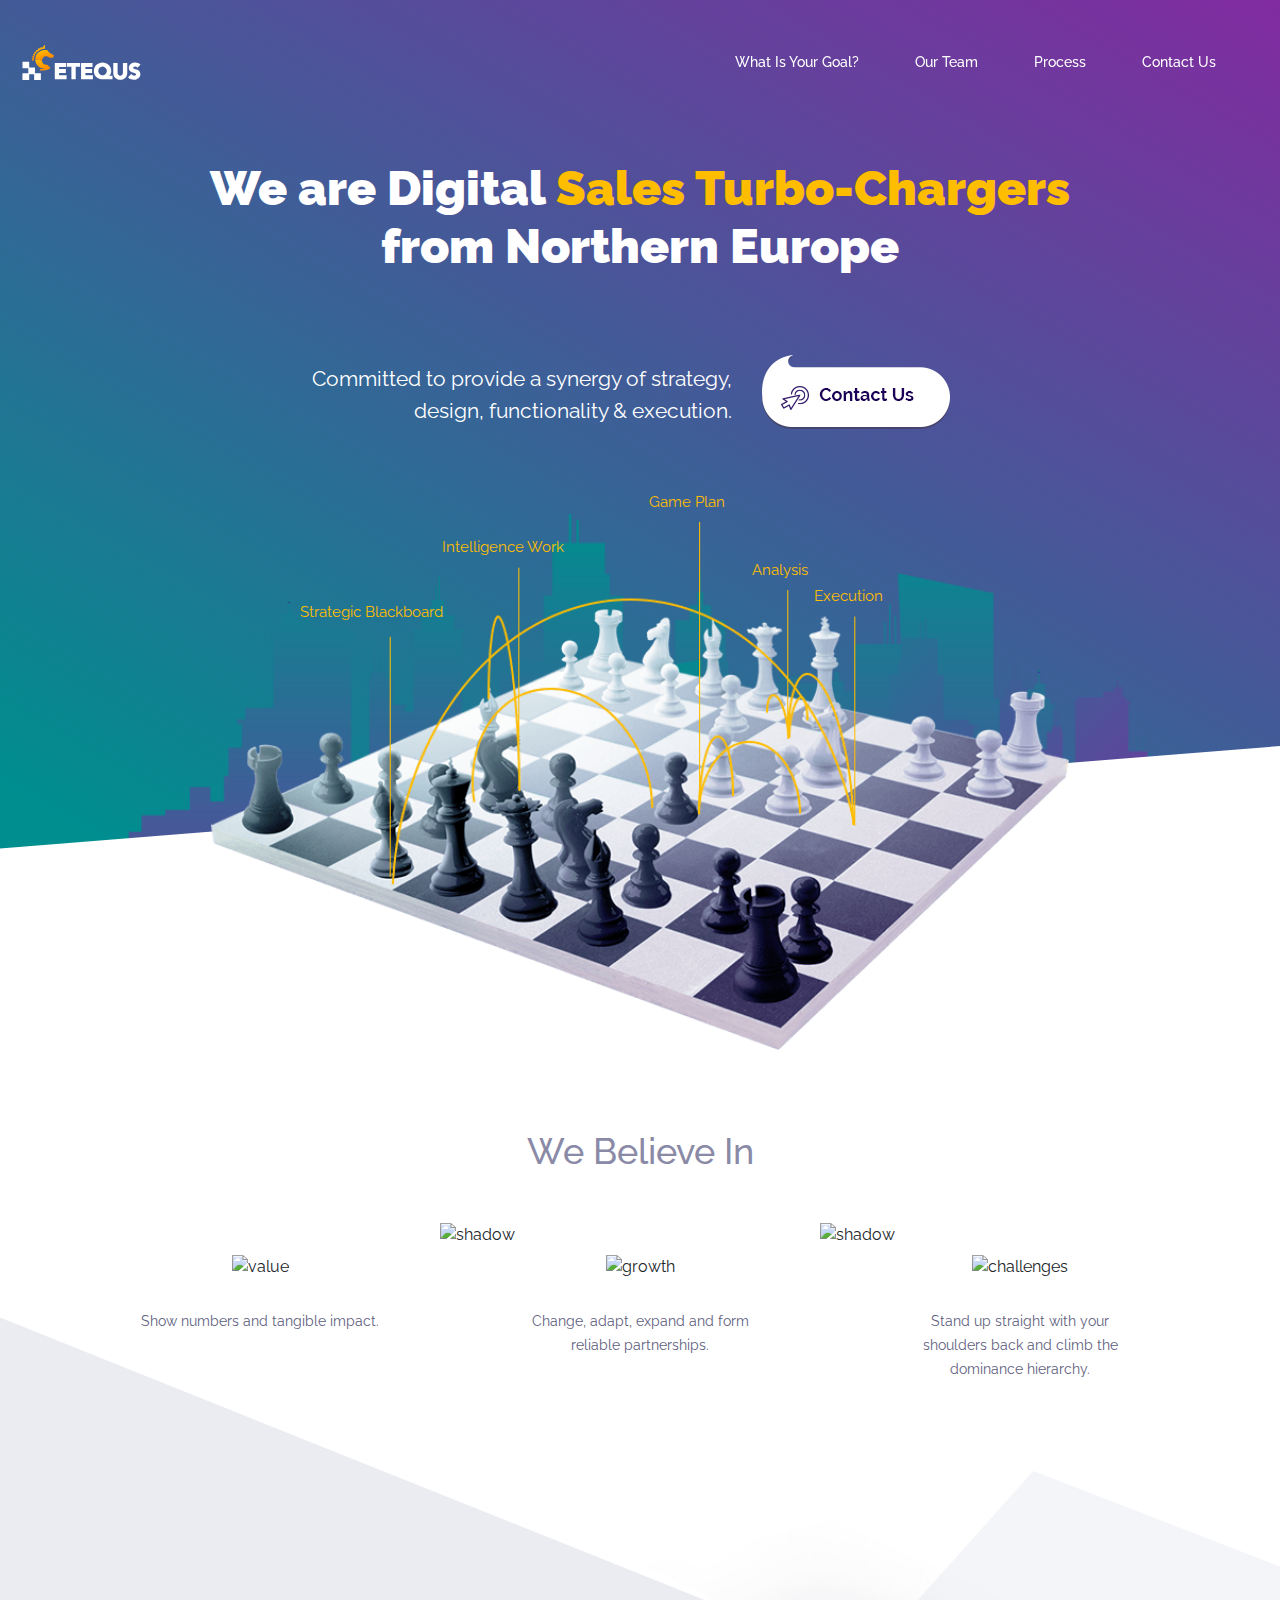
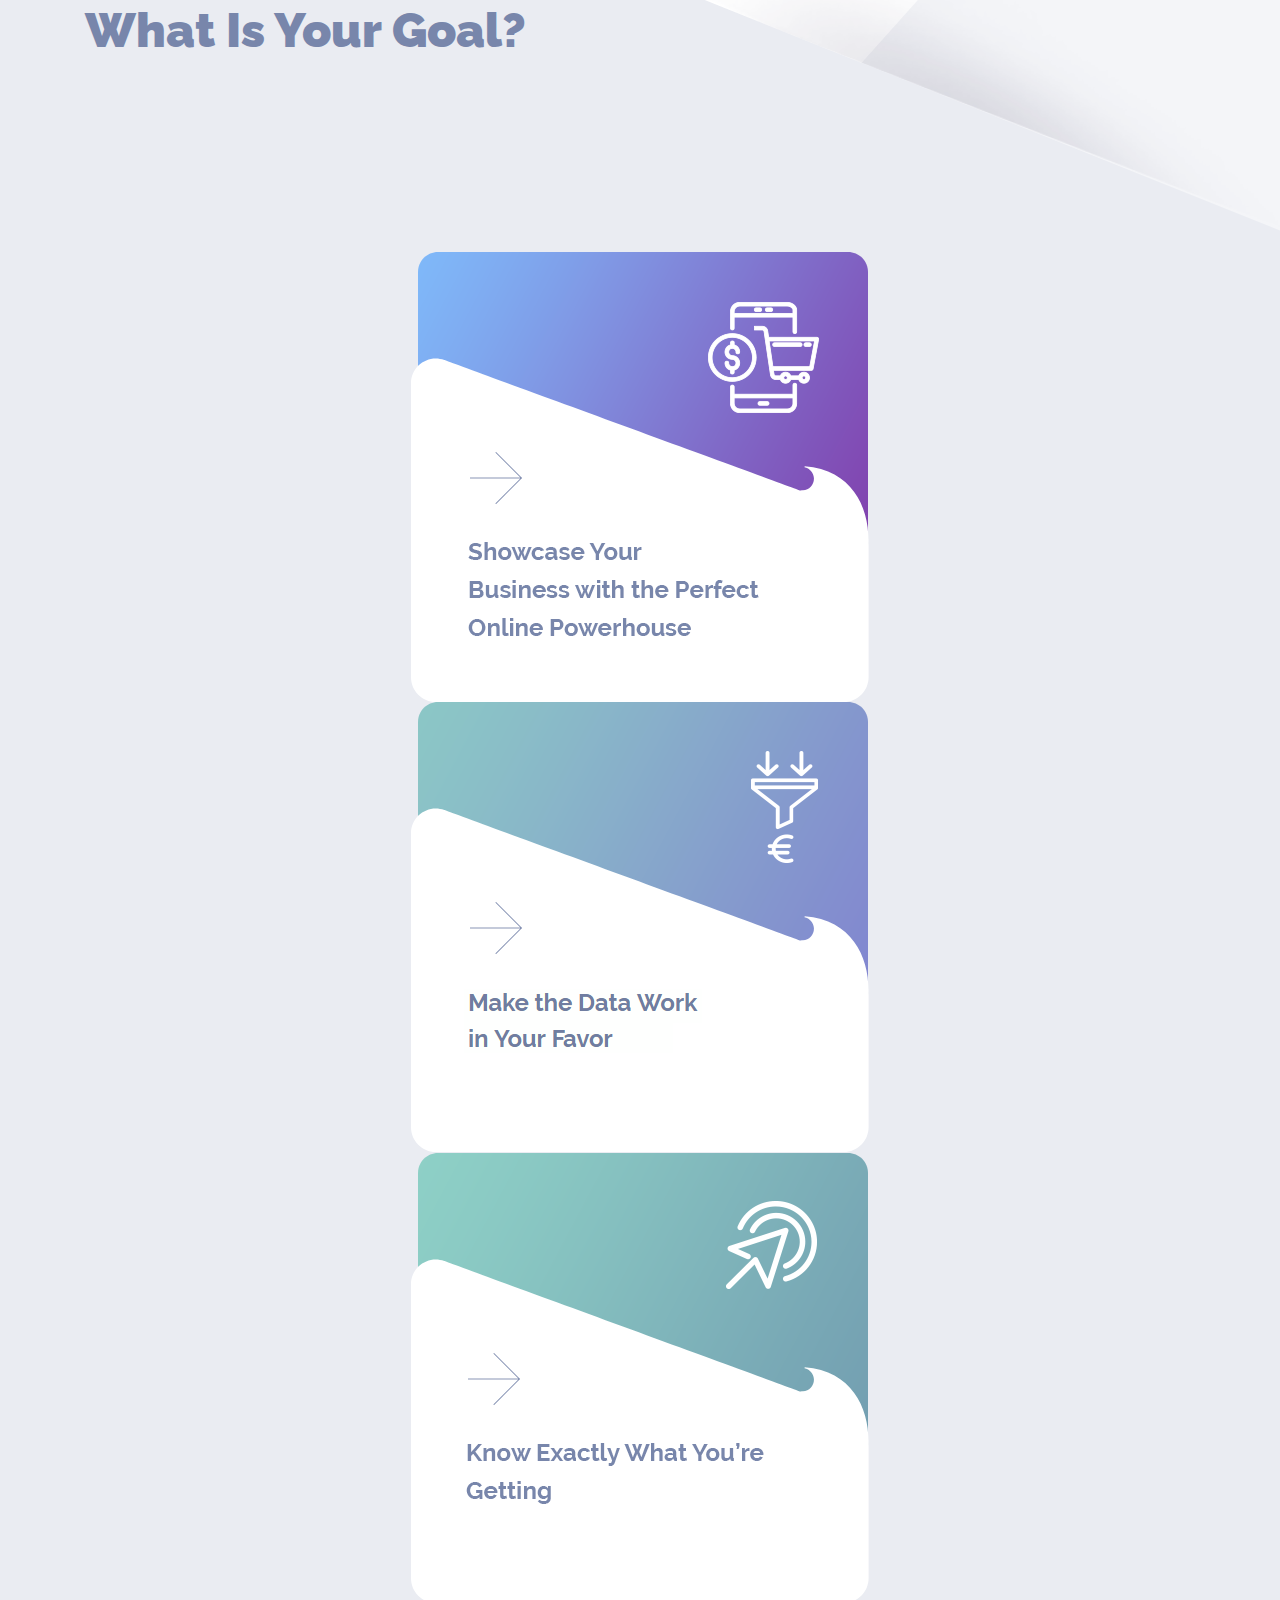
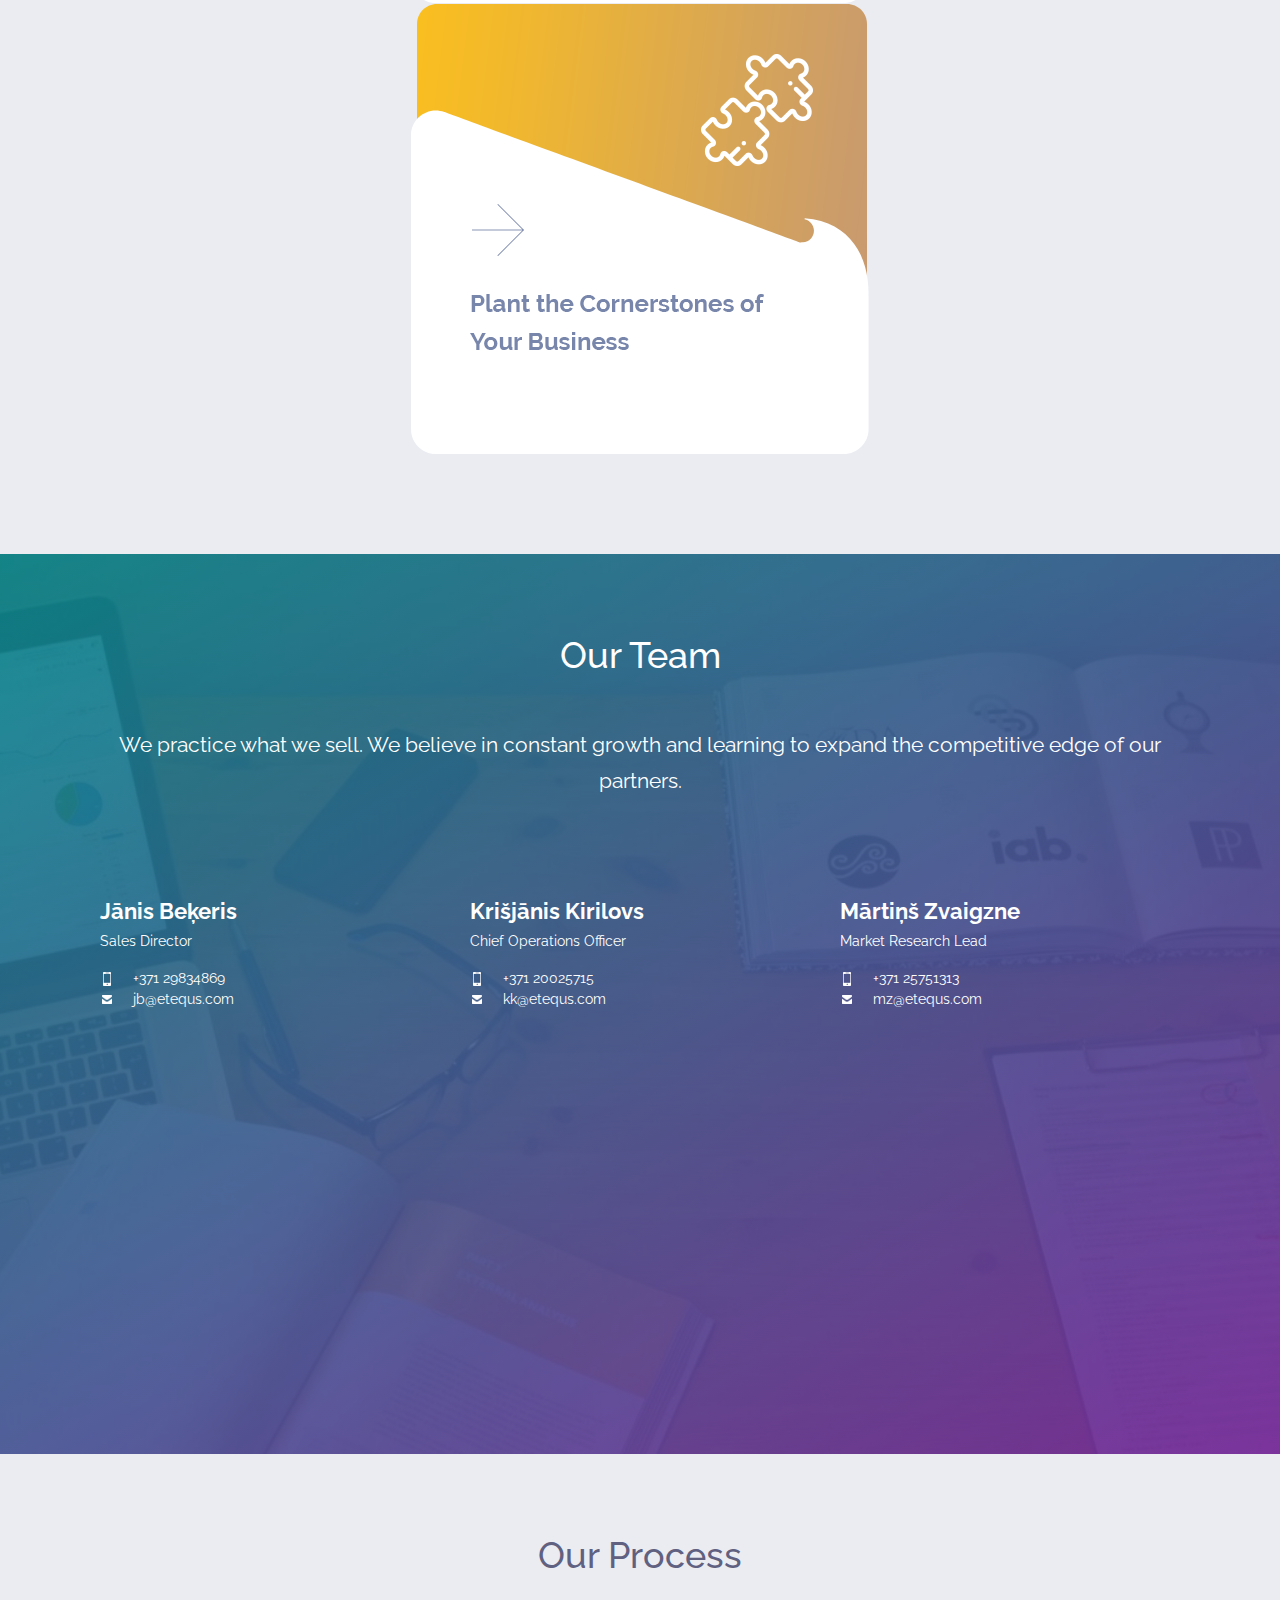
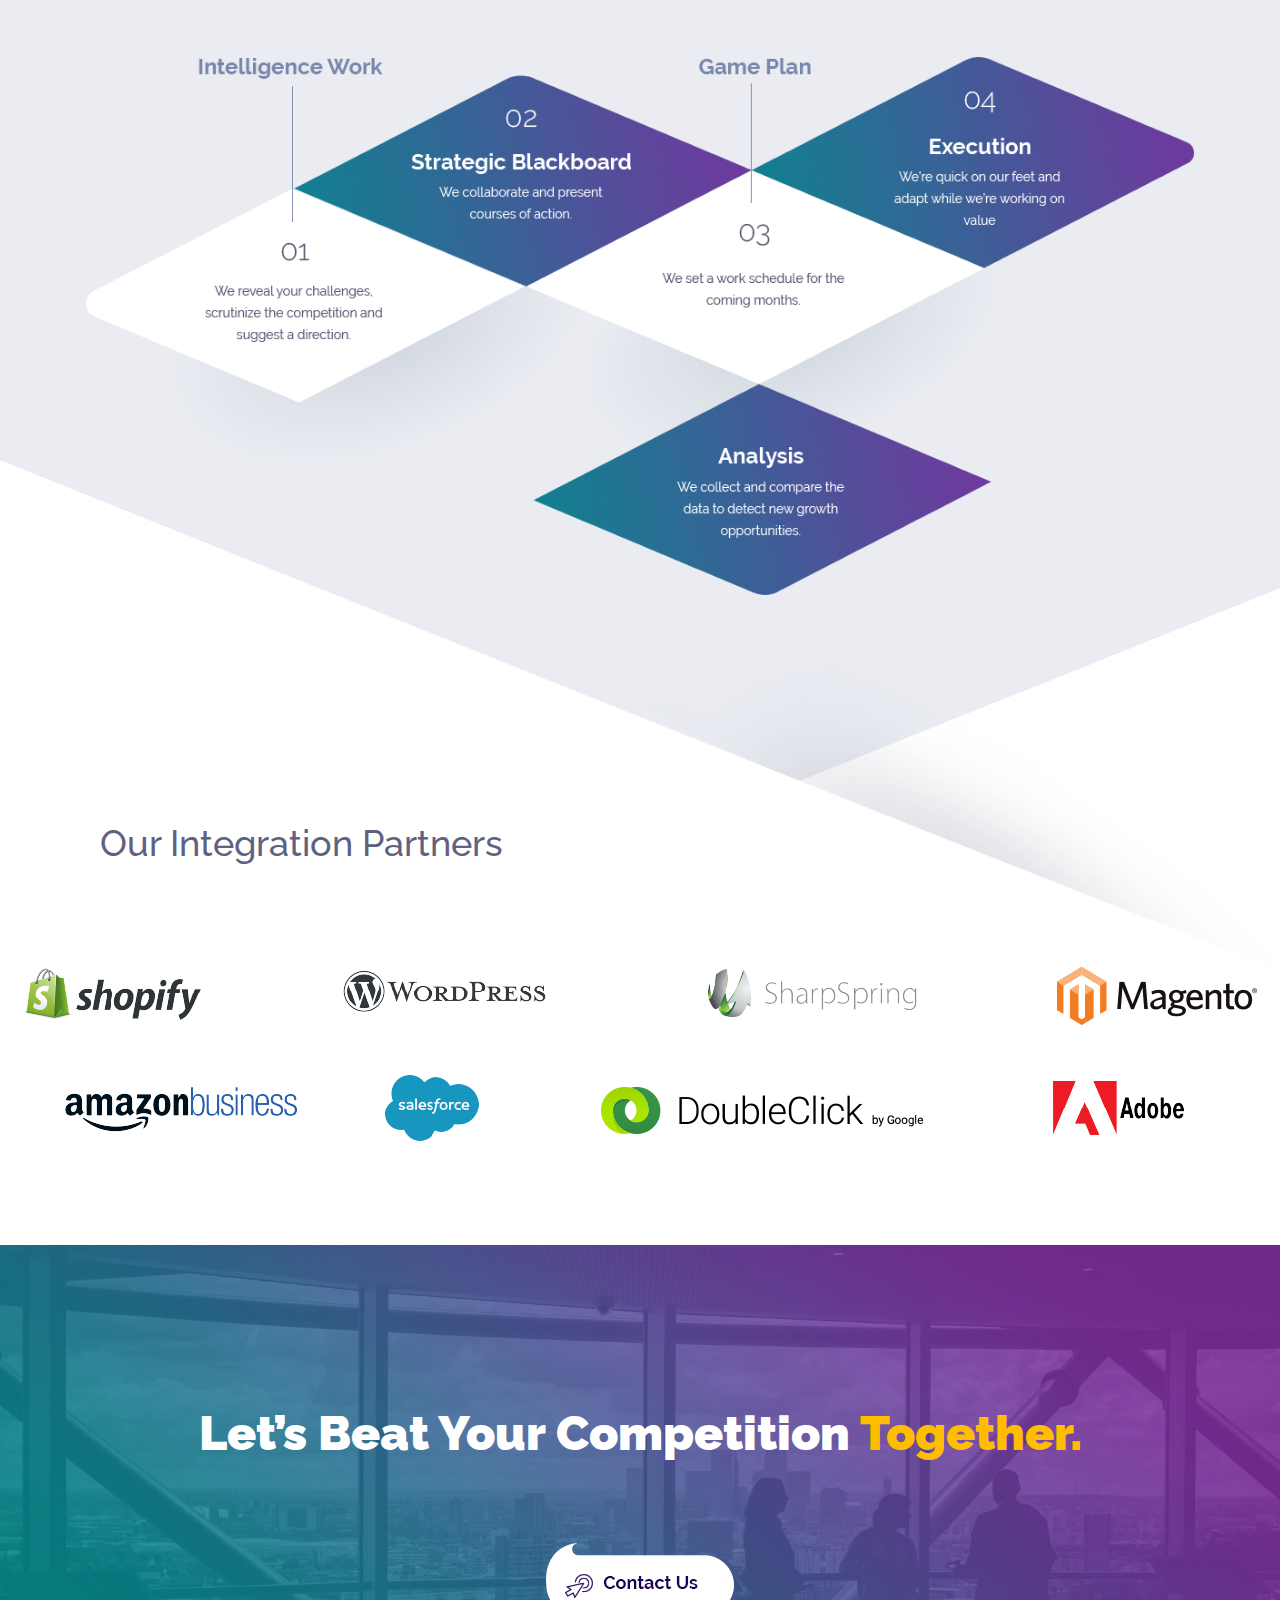
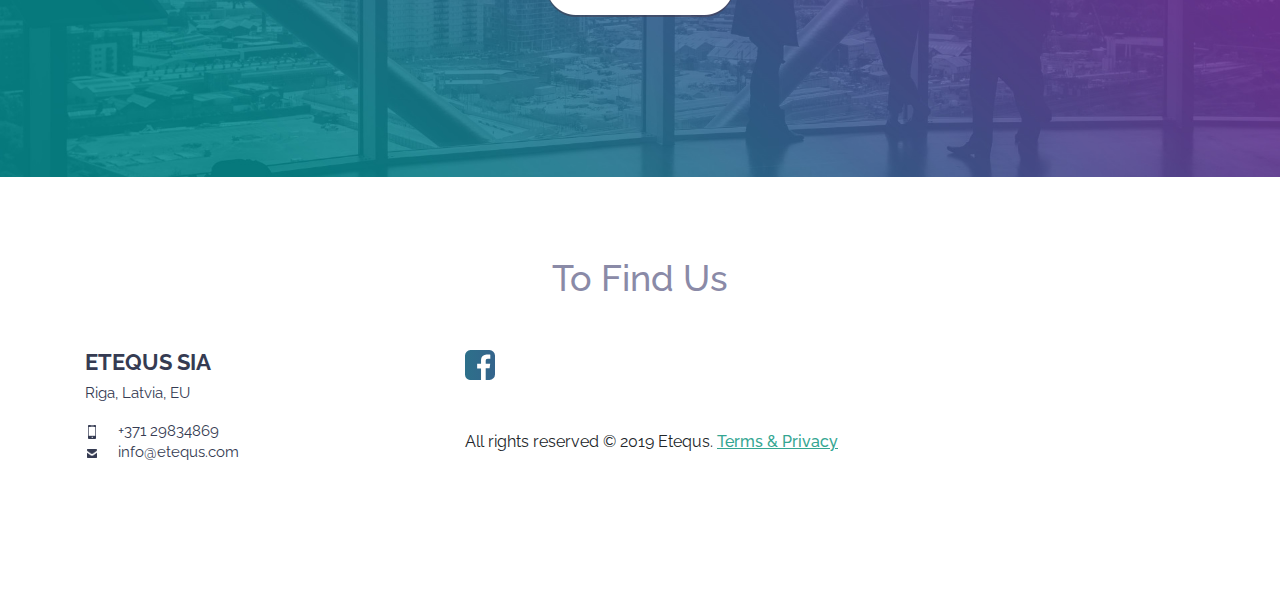
==== commit b9c41341: "test form control" ====
--- a/index.html
+++ b/index.html
@@ -25,7 +25,6 @@
   </head>
 
   <body>
-    <!-- TEST 25/ 22:47 -->
     <div class="container-fluid">
       <nav
         class="navbar navbar-expand-lg scrolling-navbar fixed-top navbar-dark navbar-padding"
@@ -126,21 +125,17 @@
               height="100%"
               alt="image"
             />
-            <span id="step-1" class="step-text" style="top: 15%; left: 10.5%;"
-              >Strategic Blackboard</span
+            <span id="step-1" class="step-text"
+              >Strategic<br class="visible-sm" />
+              Blackboard</span
             >
-            <span id="step-2" class="step-text" style="top: 2.75%; left: 27%;"
-              >Intelligence Work</span
+            <span id="step-2" class="step-text"
+              >Intelligence<br class="visible-sm" />
+              Work</span
             >
-            <span id="step-3" class="step-text" style="top: -5.75%; left: 51%;"
-              >Game Plan</span
-            >
-            <span id="step-4" class="step-text" style="top: 7%; left: 63%;"
-              >Analysis</span
-            >
-            <span id="step-5" class="step-text" style="top: 12%; left: 70.25%;"
-              >Execution</span
-            >
+            <span id="step-3" class="step-text">Game Plan</span>
+            <span id="step-4" class="step-text">Analysis</span>
+            <span id="step-5" class="step-text">Execution</span>
           </div>
         </div>
       </div>
@@ -540,7 +535,11 @@
           Please tell us your name and email address so we can start a
           conversation:
         </p>
-        <form id="contact-form" class="container container-fluid-md">
+        <form
+          action="https://getform.io/f/96e0e1e7-9e02-4ca5-8399-f21e5cd7f203"
+          id="contact-form"
+          class="container container-fluid-md"
+        >
           <div class="row">
             <div class="col-md-5 offset-md-1 col-lg-4">
               <p class="form-control-label text-center text-md-left">
@@ -592,16 +591,13 @@
           </div>
           <div class="col-sm-7 col-md-8 container-socials">
             <div class="row row-socials">
+              <!--
               <div class="col-4 col-md-2">
                 <a href="https://twitter.com/etequs" target="_blank">
-                  <img
-                    src="img/social/twitter.svg"
-                    width="30"
-                    alt="Twitter"
-                    class="img-fluid"
-                  />
-                </a>
-              </div>
+									<img src="img/social/twitter.svg" width="30" alt="Twitter" class="img-fluid" />
+								</a>
+              </div>
+							-->
               <div class="col-4 col-md-2 text-center text-sm-left">
                 <a
                   href="https://www.facebook.com/Etequs-418609475552635"
@@ -615,16 +611,13 @@
                   />
                 </a>
               </div>
+              <!--
               <div class="col-4 col-md-2 text-right text-sm-left">
                 <a href="https://www.instagram.com/etequs" target="_blank">
-                  <img
-                    src="img/social/instagram.svg"
-                    width="30"
-                    alt="Instagram"
-                    class="img-fluid"
-                  />
-                </a>
-              </div>
+									<img src="img/social/instagram.svg" width="30" alt="Instagram" class="img-fluid" />
+								</a>
+              </div>
+							-->
             </div>
             <div class="row">
               <div
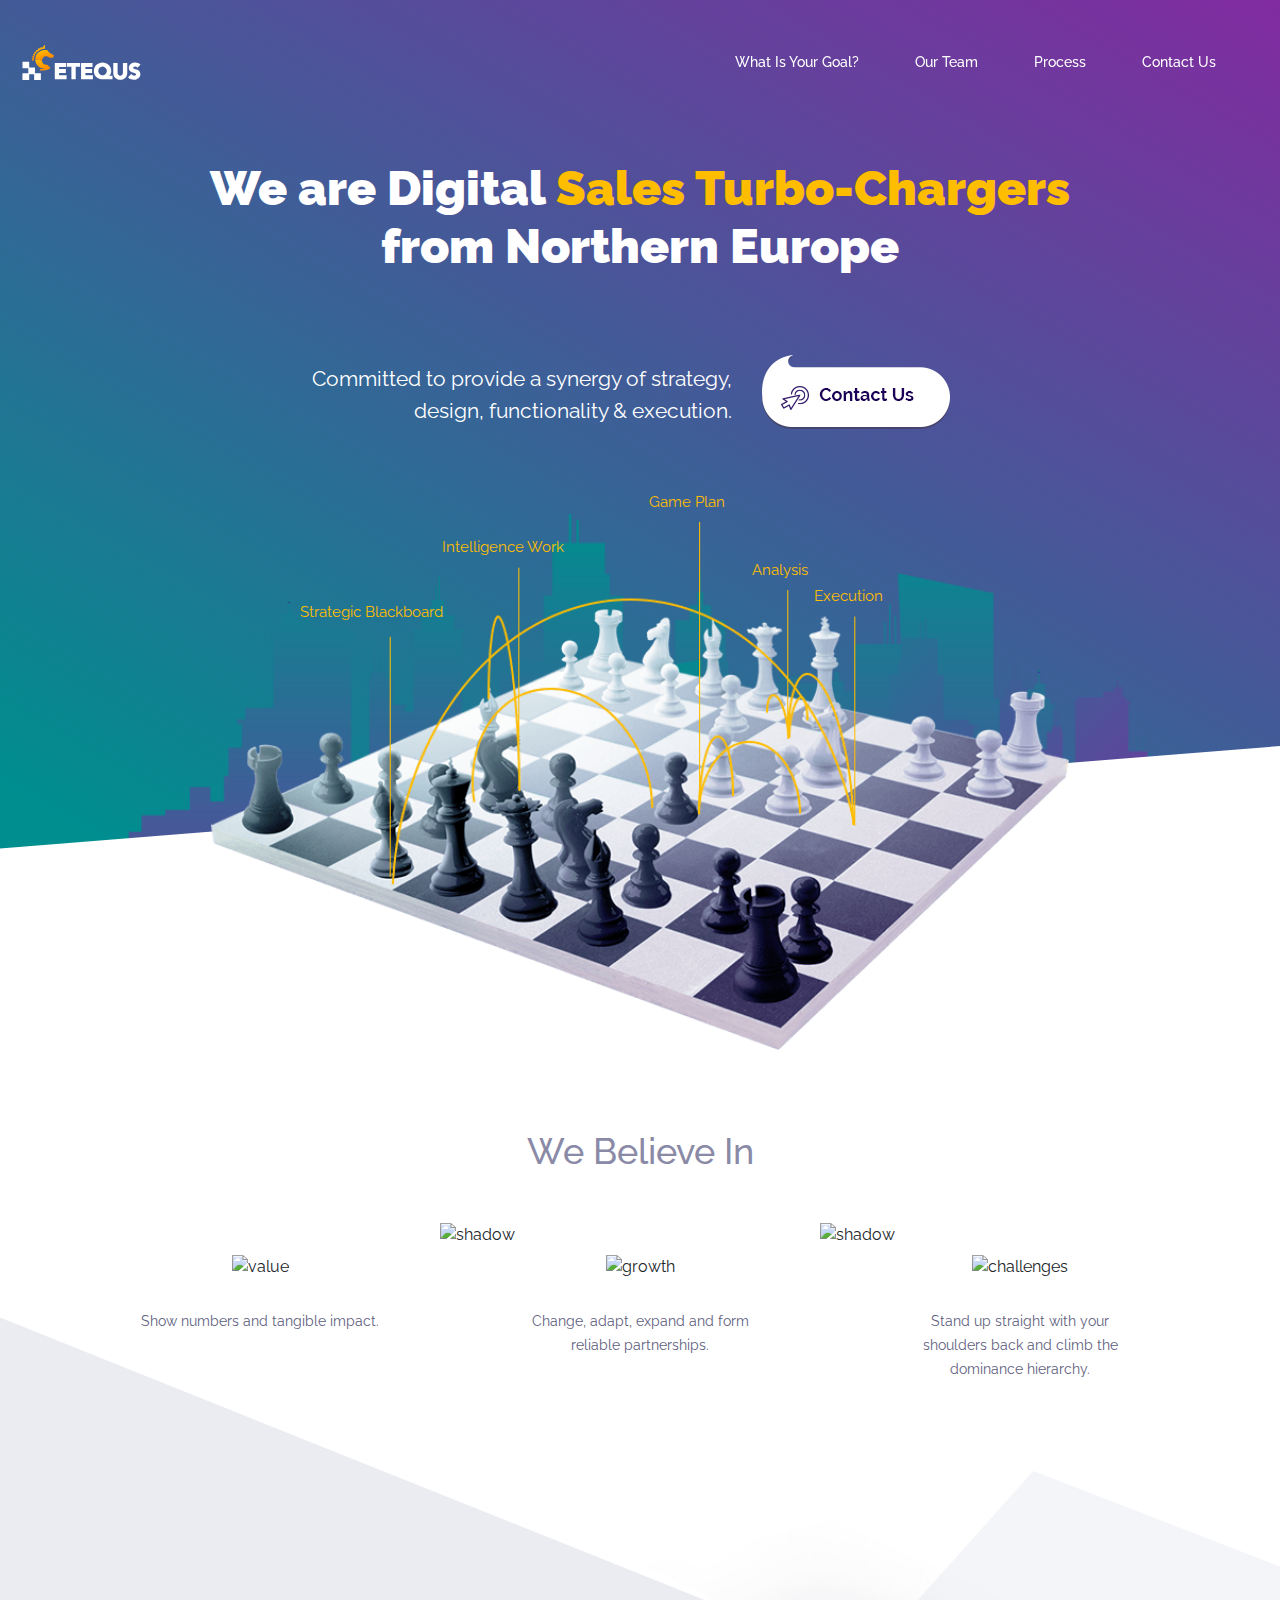
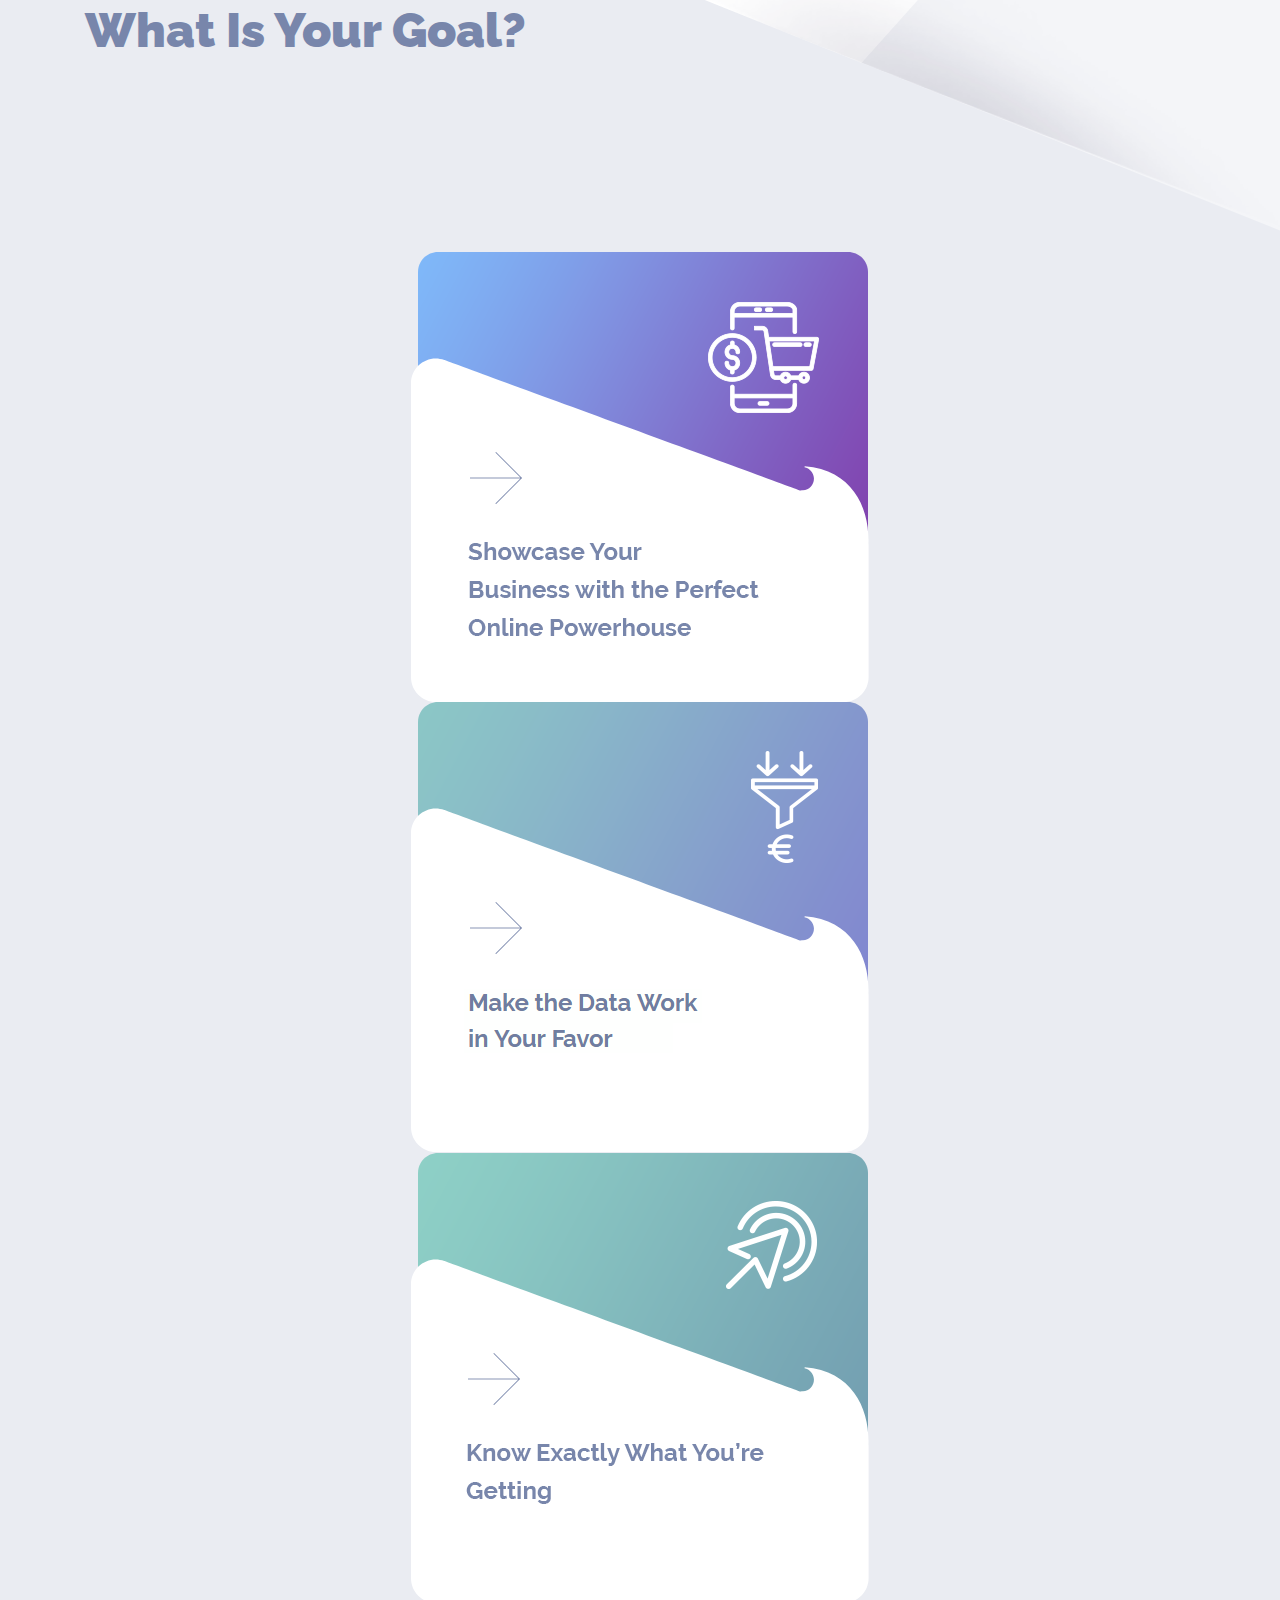
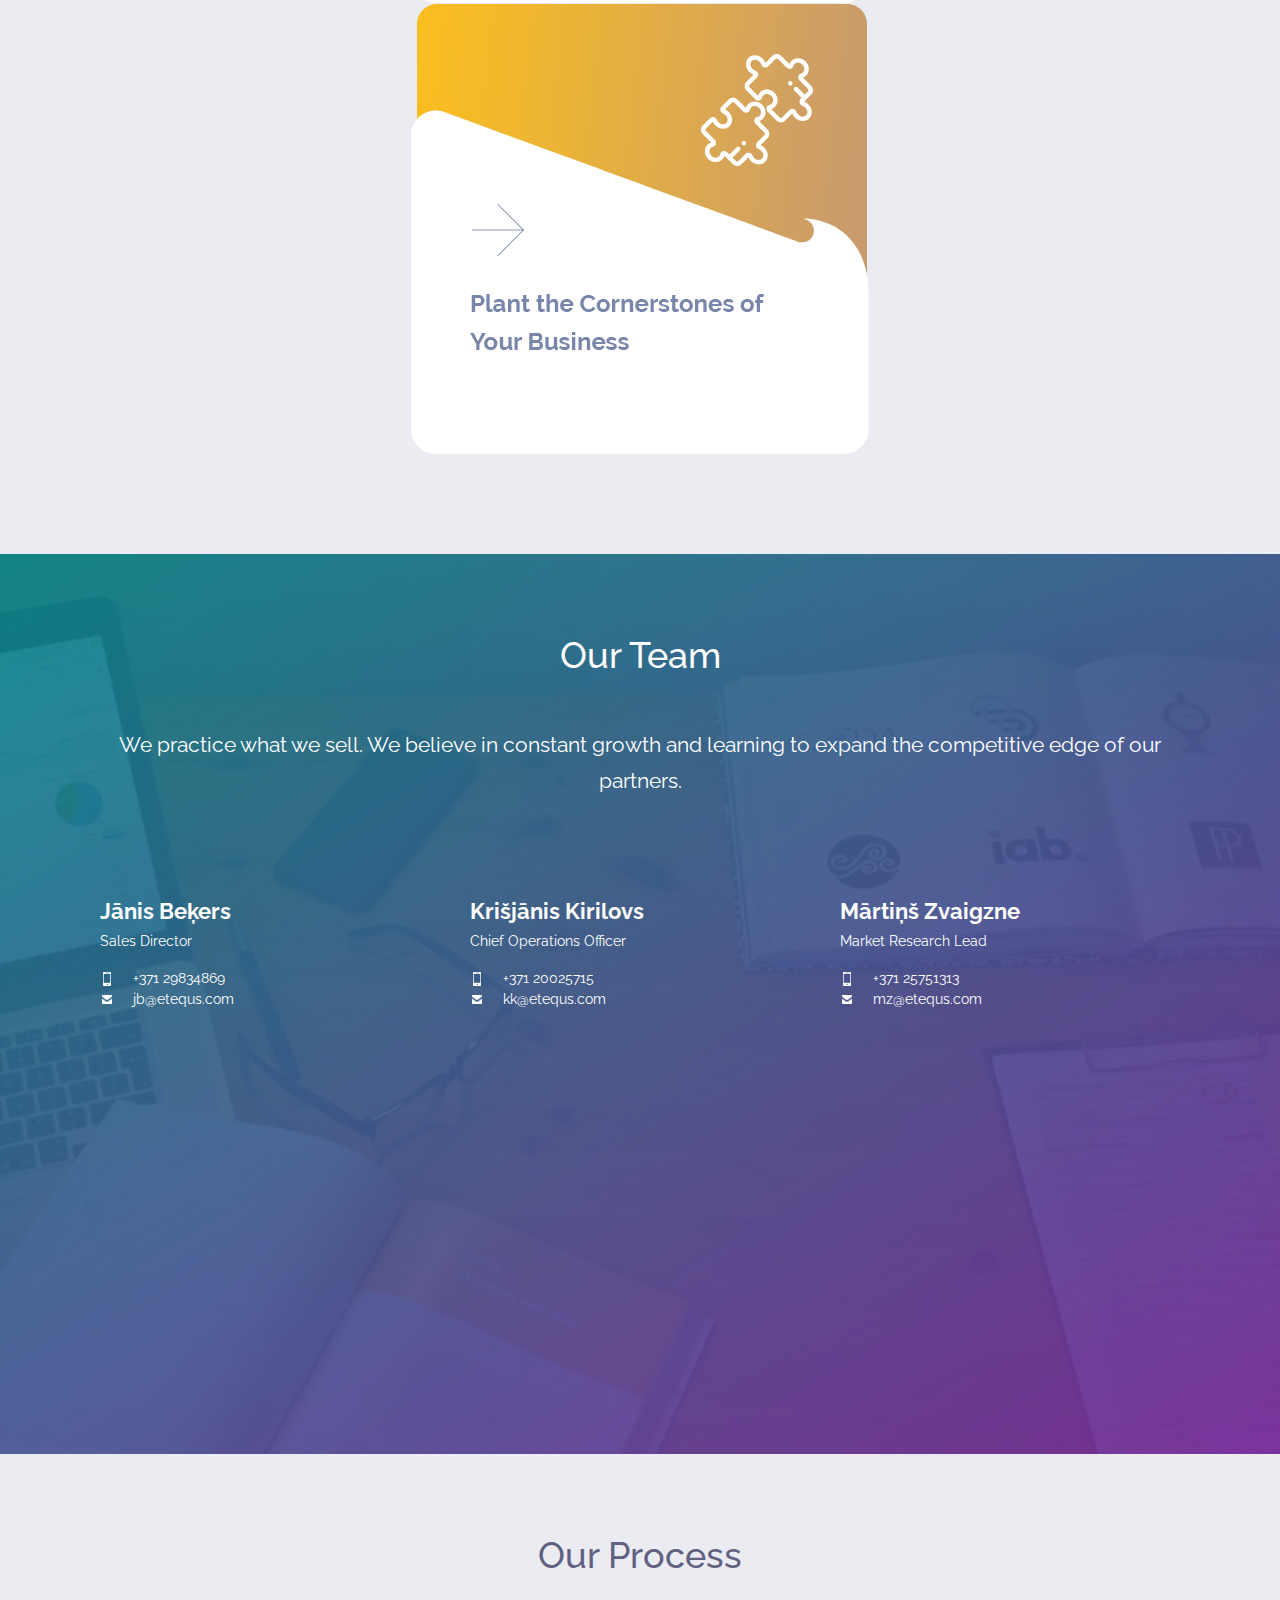
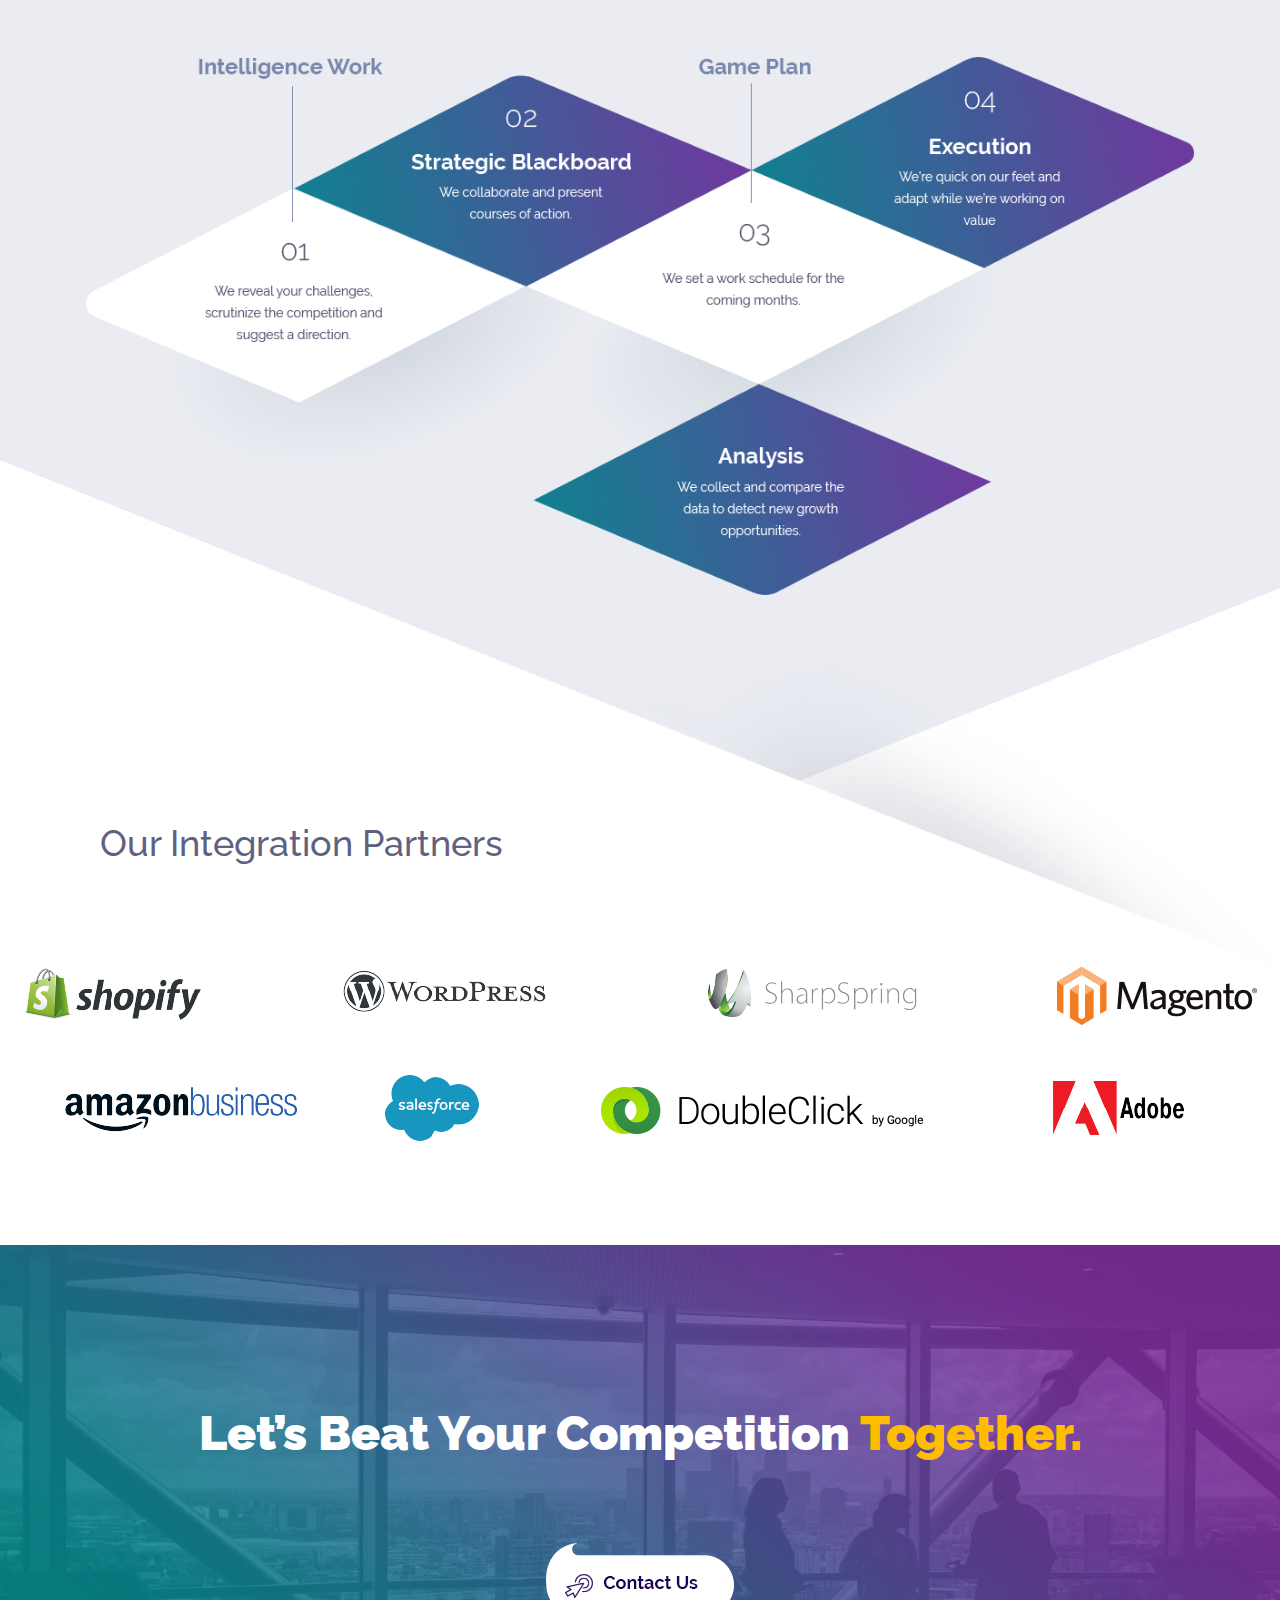
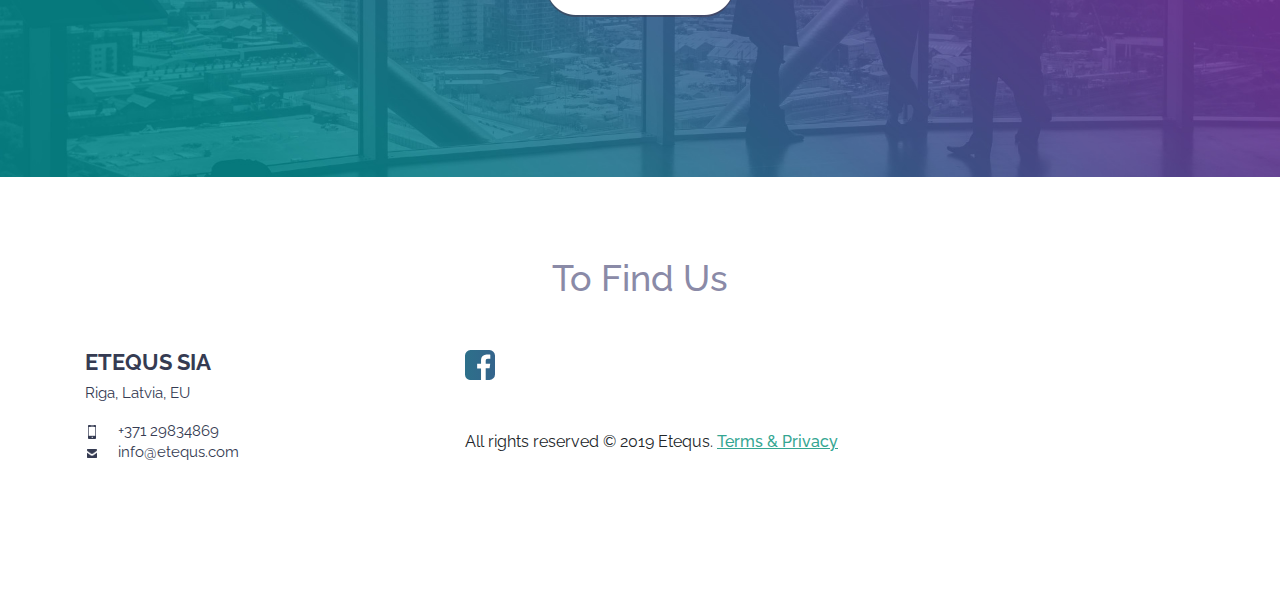
==== commit 75baa116: "Update index.html" ====
--- a/index.html
+++ b/index.html
@@ -1,6 +1,16 @@
 <!DOCTYPE html>
 <html lang="en">
   <head>
+	  <!-- Global site tag (gtag.js) - Google Analytics -->
+<script async src="https://www.googletagmanager.com/gtag/js?id=UA-140078513-1"></script>
+<script>
+  window.dataLayer = window.dataLayer || [];
+  function gtag(){dataLayer.push(arguments);}
+  gtag('js', new Date());
+
+  gtag('config', 'UA-140078513-1');
+</script>
+
     <meta charset="utf-8" />
     <title>ETEQUS</title>
     <meta
@@ -307,7 +317,7 @@
           </div>
           <div class="row">
             <div class="col-md-4 container-contact">
-              <h4>Jānis Beķeris</h4>
+              <h4>Jānis Beķers</h4>
               <p class="contact-subtitle">Sales Director</p>
               <div class="contact-details">
                 <div class="phone">
@@ -536,37 +546,33 @@
           conversation:
         </p>
         <form
-          action="https://getform.io/f/96e0e1e7-9e02-4ca5-8399-f21e5cd7f203"
+          action="https://www.elformo.com/forms/a264e582-aa5c-419e-a05b-fcde988b5a35"
+          method="post"
+          accept-charset="UTF-8"
           id="contact-form"
           class="container container-fluid-md"
         >
-          <div class="row">
-            <div class="col-md-5 offset-md-1 col-lg-4">
-              <p class="form-control-label text-center text-md-left">
-                <label for="contact-form-name">First Name:</label>
-              </p>
-              <input
-                type="text"
-                class="form-control text-center text-md-left"
-                id="contact-form-name"
-              />
-            </div>
-            <div class="col-md-5 col-lg-4">
-              <p class="form-control-label text-center text-md-left">
-                <label for="contact-form-email">Email Address:</label>
-              </p>
-              <input
-                type="email"
-                class="form-control text-center text-md-left"
-                id="contact-form-email"
-              />
-            </div>
-            <div class="offset-md-4 col-md-4 col-lg-2 offset-lg-0">
-              <button type="submit" class="btn btn-warning btn-block">
-                Contact Us
-              </button>
-            </div>
-          </div>
+					<div class="row">
+						<div class="col-md-10 offset-md-1 col-lg-8">
+							<div class="row">
+								<div class="col-sm-6">
+									<p class="form-control-label text-center text-md-left"><label for="contact-form-name">First Name:</label></p>
+									<input type="text" class="form-control text-center text-md-left" id="contact-form-name" name="name" required />
+								</div>
+								<div class="col-sm-6">
+									<p class="form-control-label text-center text-md-left"><label for="contact-form-email">Email Address:</label></p>
+									<input type="email" class="form-control text-center text-md-left" id="contact-form-email" name="email" required />
+								</div>
+								<div class="col-12">
+									<p class="form-control-label text-center text-md-left"><label for="contact-form-email">How can we help you:</label></p>
+									<input type="text" class="form-control text-center text-md-left" id="contact-form-content" name="content" />
+								</div>
+							</div>
+						</div>
+						<div class="offset-md-4 col-md-4 col-lg-2 offset-lg-0">
+							<button type="submit" class="btn btn-warning btn-block btn-vertical-center">Contact Us</button>
+						</div>
+					</div>
         </form>
       </div>
     </section>
